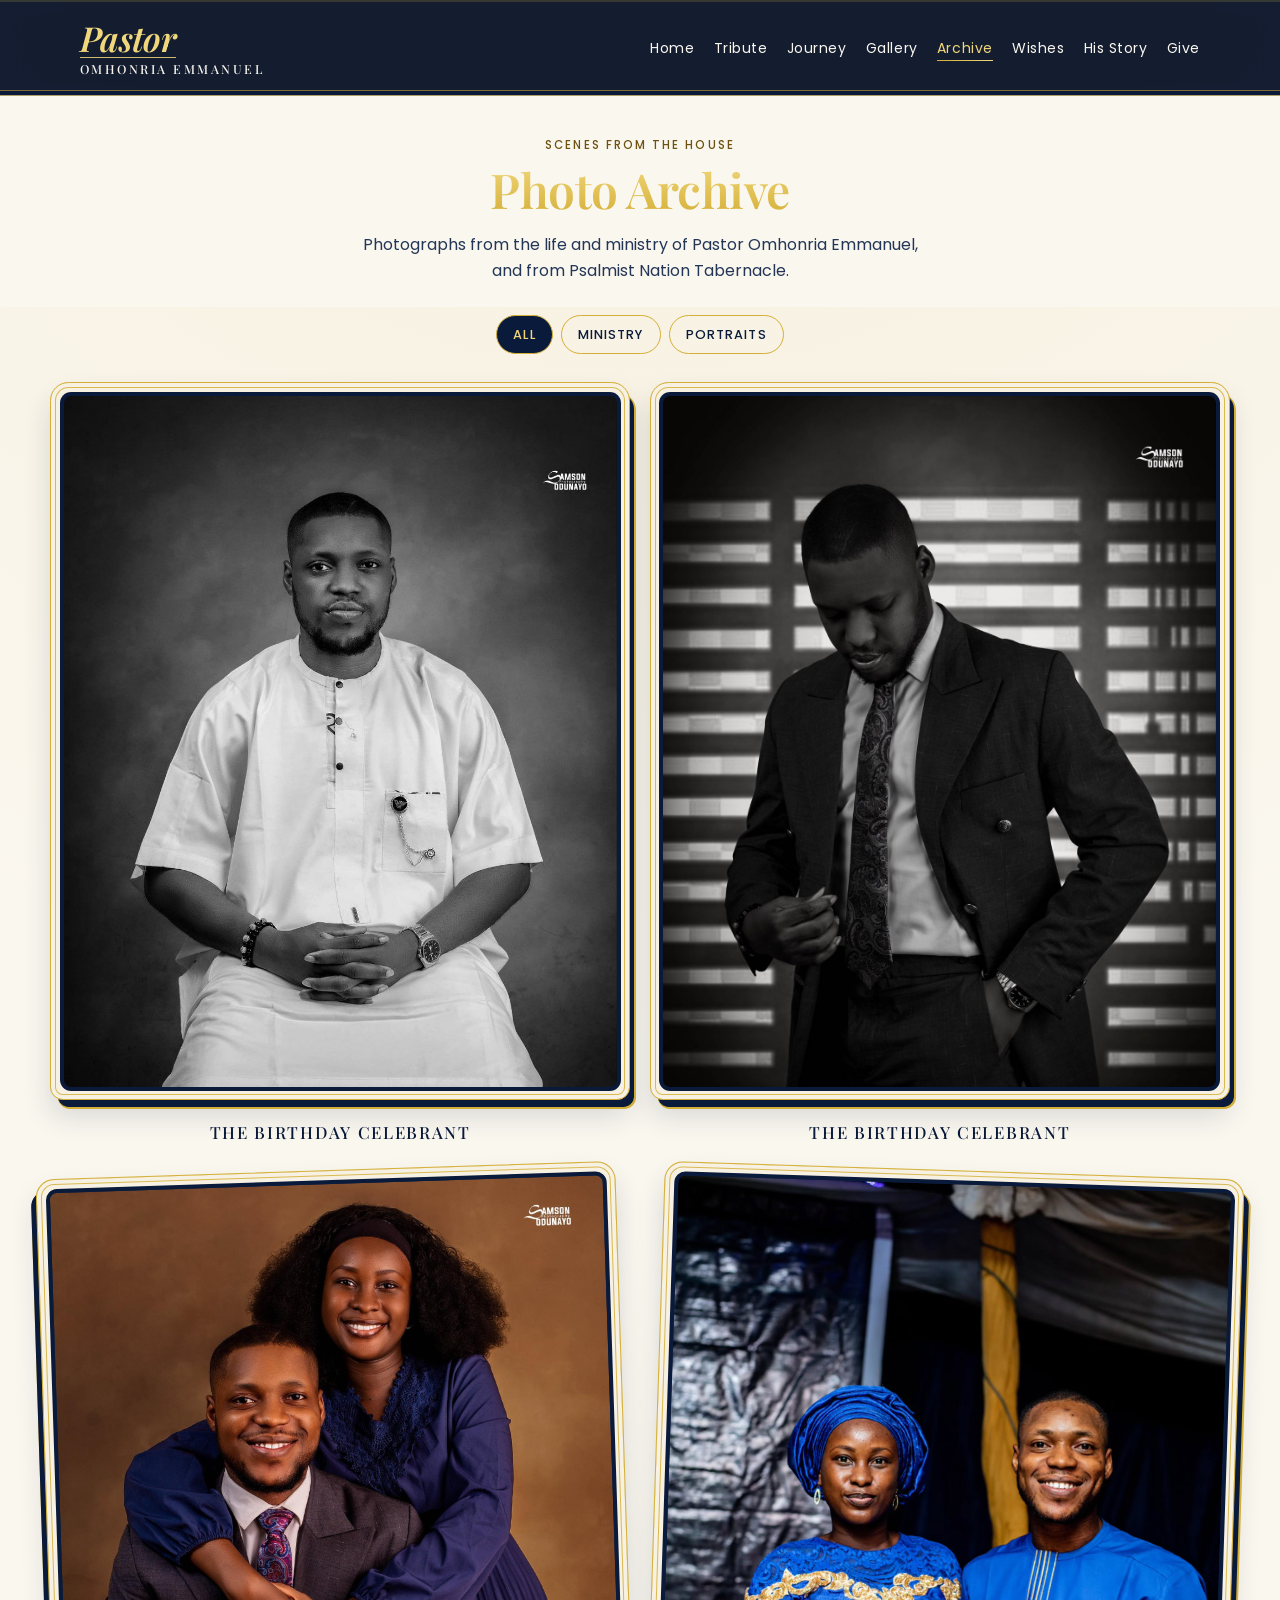
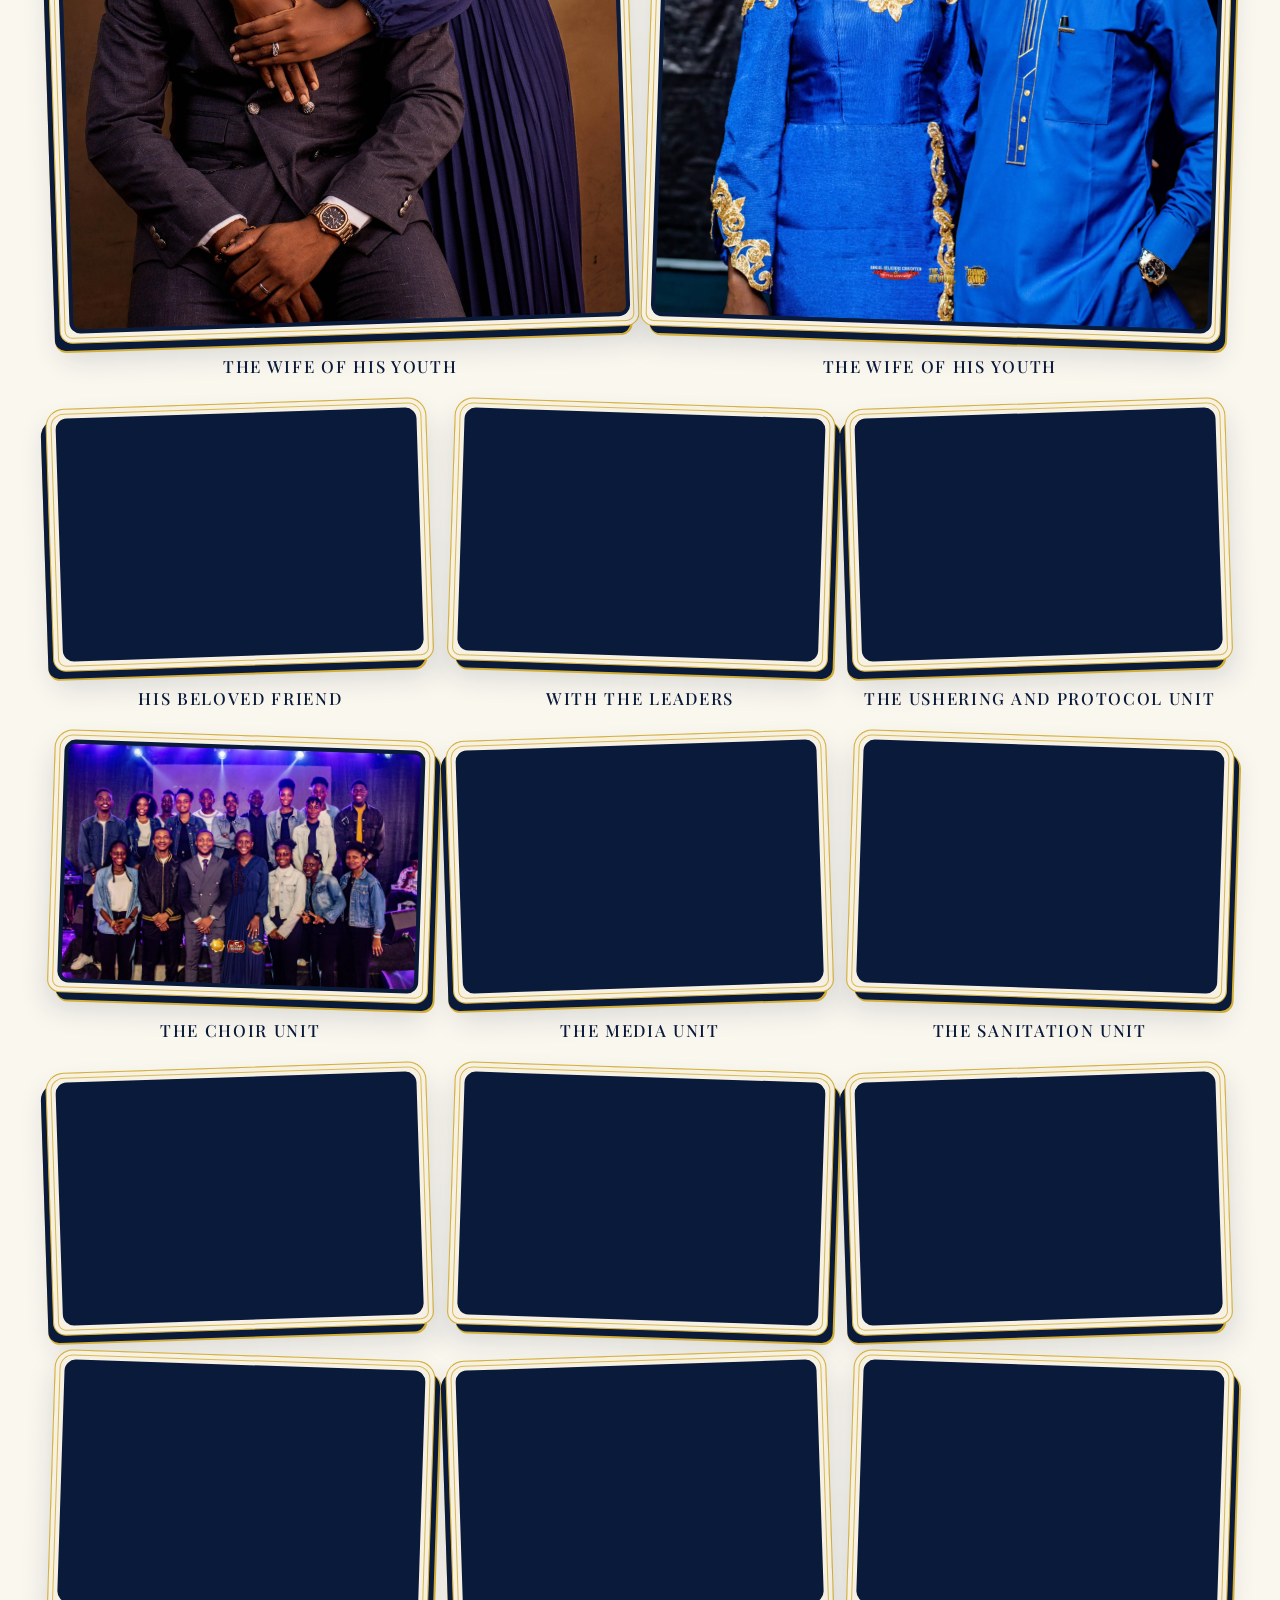
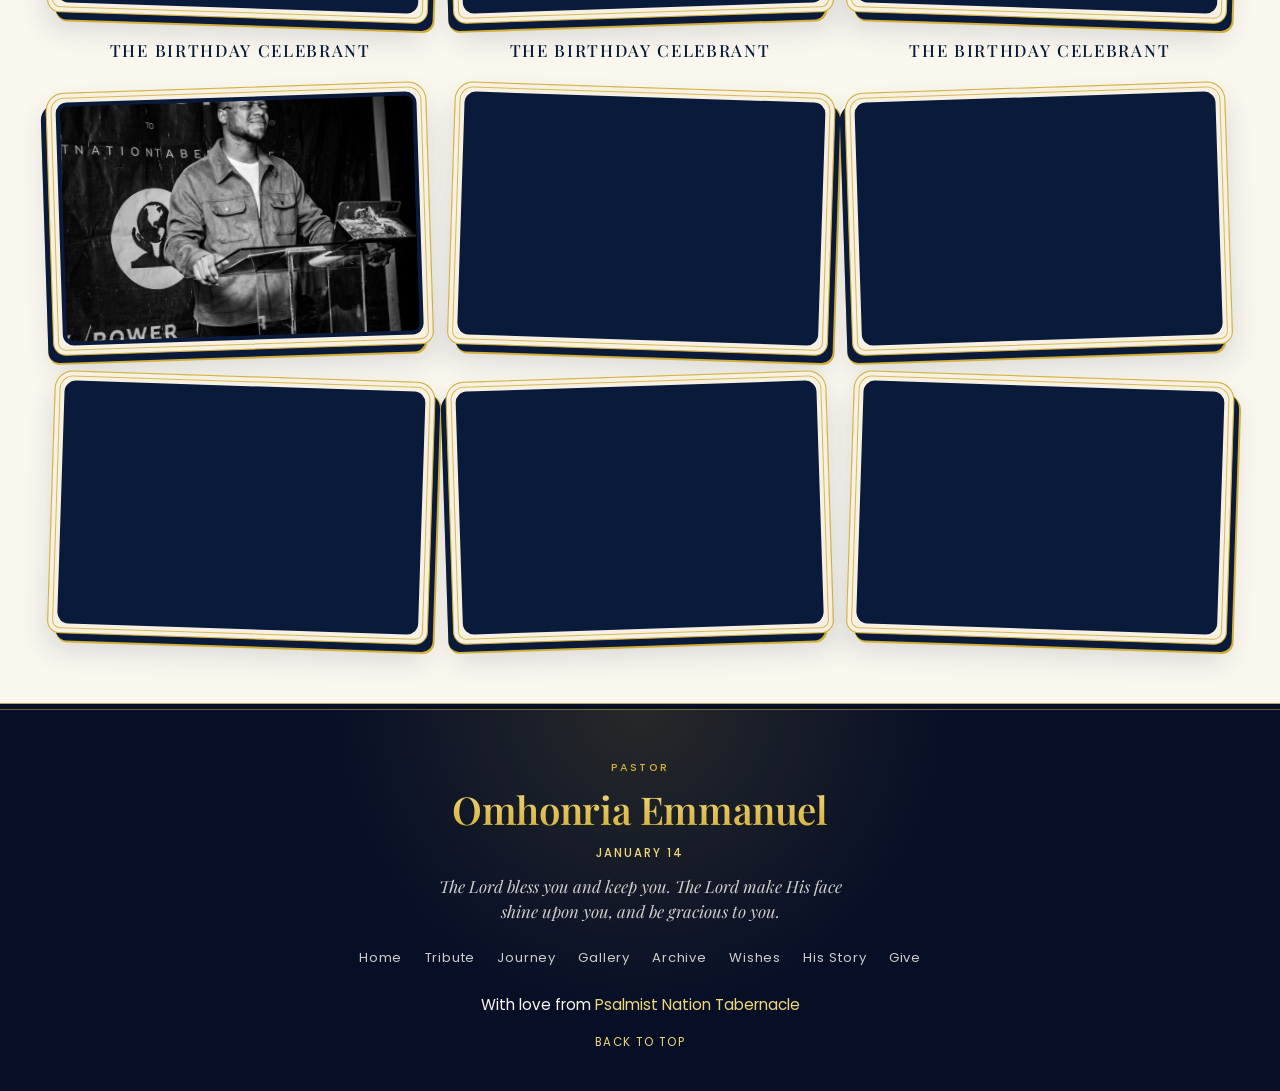
==== archive.html @ 18bf27ef "Archive: remove four stock photo frames" ====
<!DOCTYPE html>
<html lang="en">
  <head>
    <meta charset="UTF-8" />
    <meta name="viewport" content="width=device-width, initial-scale=1" />
    <meta name="theme-color" content="#0A1A3A" />
    <meta
      name="description"
      content="A photo archive honouring Pastor Omhonria Emmanuel and Psalmist Nation Tabernacle. January 14."
    />
    <title>Photo Archive | Pastor Omhonria Emmanuel</title>
    <meta property="og:type" content="website" />
    <meta property="og:locale" content="en_GB" />
    <meta property="og:site_name" content="Pastor Omhonria Emmanuel | A Birthday Celebration" />
    <meta property="og:title" content="Photo Archive | Pastor Omhonria Emmanuel" />
    <meta property="og:description" content="A photo archive honouring Pastor Omhonria Emmanuel and Psalmist Nation Tabernacle. January 14." />
    <meta property="og:url" content="https://omhonria-emmanuel-birthday.vercel.app/archive.html" />
    <meta property="og:image" content="https://omhonria-emmanuel-birthday.vercel.app/images/og-preview.jpg" />
    <meta property="og:image:secure_url" content="https://omhonria-emmanuel-birthday.vercel.app/images/og-preview.jpg" />
    <meta property="og:image:type" content="image/jpeg" />
    <meta property="og:image:width" content="1200" />
    <meta property="og:image:height" content="630" />
    <meta property="og:image:alt" content="The birthday celebration page for Pastor Omhonria Emmanuel, with his portrait and the greeting Happy Birthday." />
    <meta name="twitter:card" content="summary_large_image" />
    <meta name="twitter:title" content="Photo Archive | Pastor Omhonria Emmanuel" />
    <meta name="twitter:description" content="A photo archive honouring Pastor Omhonria Emmanuel and Psalmist Nation Tabernacle. January 14." />
    <meta name="twitter:image" content="https://omhonria-emmanuel-birthday.vercel.app/images/og-preview.jpg" />
    <meta name="twitter:image:alt" content="The birthday celebration page for Pastor Omhonria Emmanuel, with his portrait and the greeting Happy Birthday." />
    <link rel="preconnect" href="https://fonts.googleapis.com" />
    <link rel="preconnect" href="https://fonts.gstatic.com" crossorigin />
    <link
      href="https://fonts.googleapis.com/css2?family=Playfair+Display:ital,wght@0,400;0,600;0,700;1,400;1,600&family=Poppins:wght@300;400;500;600&display=swap"
      rel="stylesheet"
    />
    <link rel="stylesheet" href="css/style.css?v=20261124z" />
    <link rel="stylesheet" href="css/motion.css?v=20261124z" />
    <script>
      (function () {
        try {
          if (window.matchMedia("(prefers-reduced-motion: reduce)").matches) return;
          if (sessionStorage.getItem("oe-intro") === "1") {
            document.documentElement.classList.add("is-return");
            return;
          }
          document.documentElement.classList.add("is-intro");
        } catch (err) {}
      })();
    </script>
  </head>
  <body class="page-archive">
    <a class="skip-link" href="#main">Skip to content</a>
    <header class="site-header" id="top">
      <div class="nav-inner">
        <a class="nav-brand" href="index.html">
          <span class="nav-brand-role">Pastor</span>
          <span class="nav-brand-name">Omhonria Emmanuel</span>
        </a>
        <button class="nav-toggle" type="button" aria-expanded="false" aria-controls="site-nav" aria-label="Open menu">
          <span class="nav-toggle-bar" aria-hidden="true"></span>
          <span class="nav-toggle-bar" aria-hidden="true"></span>
          <span class="nav-toggle-bar" aria-hidden="true"></span>
        </button>
      </div>
    </header>
    <nav class="site-nav" id="site-nav" aria-label="Primary">
      <ul class="nav-list">
        <li><a class="nav-link" href="index.html">Home</a></li>
        <li><a class="nav-link" href="index.html#tribute">Tribute</a></li>
        <li><a class="nav-link" href="index.html#journey">Journey</a></li>
        <li><a class="nav-link" href="index.html#gallery">Gallery</a></li>
        <li><a class="nav-link is-active" href="archive.html" aria-current="page">Archive</a></li>
        <li><a class="nav-link" href="index.html#wishes">Wishes</a></li>
        <li><a class="nav-link" href="story.html">His Story</a></li>
        <li><a class="nav-link" href="give.html">Give</a></li>
      </ul>
    </nav>
    <main id="main" tabindex="-1">
      <section class="archive-hero" aria-labelledby="archive-heading">
        <div class="container">
          <p class="eyebrow reveal">Scenes from the house</p>
          <h1 id="archive-heading" class="section-heading reveal">Photo Archive</h1>
          <p class="archive-lead reveal">Photographs from the life and ministry of Pastor Omhonria Emmanuel, and from Psalmist Nation Tabernacle.</p>
        </div>
      </section>
      <section class="archive-panel" aria-label="Archive photographs">
        <div class="container archive-wrap">
          <!--
            To add a photograph:
            1. Save the file in the images/ folder (for example images/gallery7.jpg).
            2. Open js/archive.js and add an entry to the ARCHIVE_PHOTOS list at the top.
            3. Use category "ministry" or "portraits", or add a new lowercase category of your own (a chip will appear automatically).
            Do not add logos or SVG icons to the list.
          -->
          <div class="archive-filters reveal" id="archive-filters" role="toolbar" aria-label="Filter photographs"></div>
          <div class="archive-grid" id="archive-grid"></div>
          <p class="archive-empty" id="archive-empty">No photographs in this collection yet.</p>
        </div>
      </section>
    </main>
    <footer id="footer" class="footer" aria-labelledby="footer-heading">
      <div class="container footer-inner">
        <p class="footer-role">Pastor</p>
        <h2 id="footer-heading" class="footer-name">Omhonria Emmanuel</h2>
        <p class="footer-date">January 14</p>
        <p class="footer-blessing">The Lord bless you and keep you. The Lord make His face shine upon you, and be gracious to you.</p>
        <nav class="footer-nav" aria-label="Footer">
          <a href="index.html">Home</a>
          <a href="index.html#tribute">Tribute</a>
          <a href="index.html#journey">Journey</a>
          <a href="index.html#gallery">Gallery</a>
          <a href="archive.html">Archive</a>
          <a href="index.html#wishes">Wishes</a>
          <a href="story.html">His Story</a>
          <a href="give.html">Give</a>
        </nav>
        <p class="footer-credit">With love from <span>Psalmist Nation Tabernacle</span></p>
        <a class="footer-top" href="#top">Back to top</a>
      </div>
    </footer>
    <div
      class="lightbox"
      id="lightbox"
      hidden
      role="dialog"
      aria-modal="true"
      aria-labelledby="lightbox-caption"
    >
      <button class="lightbox-close" type="button" aria-label="Close photograph">&times;</button>
      <button class="lightbox-nav lightbox-prev" type="button" aria-label="Previous photograph"></button>
      <figure class="lightbox-figure">
        <img id="lightbox-image" alt="Photograph" />
        <figcaption id="lightbox-caption"></figcaption>
      </figure>
      <button class="lightbox-nav lightbox-next" type="button" aria-label="Next photograph"></button>
    </div>
    <script src="js/archive.js?v=20261124z"></script>
    <script src="js/main.js?v=20261124z"></script>
    <script src="js/motion.js?v=20261124z"></script>
  </body>
</html>
---- css/style.css ----
/* ============================================================
   Pastor Omhonria Emmanuel Birthday Celebration
   Navy + gold design tokens. The celebration shows a month and a day.
   ============================================================ */

:root {
  --navy: #0a1a3a;
  --navy-dark: #060f26;
  --navy-card: #14295c;
  --gold: #d4af37;
  --gold-light: #f0d77b;
  --cream: #faf7ef;

  --gold-soft: rgb(212 175 55 / 0.28);
  --gold-faint: rgb(212 175 55 / 0.14);
  --cream-muted: rgb(250 247 239 / 0.82);
  /* Quiet labels still clear gold-on-navy contrast on the darker card. */
  --cream-dim: rgb(250 247 239 / 0.78);

  --font-display: "Playfair Display", "Times New Roman", serif;
  --font-body: "Poppins", system-ui, sans-serif;

  --gold-gradient: linear-gradient(135deg, #f0d77b 0%, #d4af37 48%, #b8922a 100%);
  --gold-text: linear-gradient(180deg, #f0d77b 0%, #d4af37 100%);

  --radius: 16px;
  --header-height: 84px;
  --container: min(1120px, calc(100% - 2rem));
  --ease: cubic-bezier(0.32, 0.72, 0, 1);
  --duration: 280ms;

  --z-header: 40;
  --z-overlay: 30;
  --z-confetti: 70;
  --z-lightbox: 80;
  --z-skip: 60;
}

*,
*::before,
*::after {
  box-sizing: border-box;
}

html {
  scroll-behavior: smooth;
  scroll-padding-top: calc(var(--header-height) + 12px);
}

body {
  margin: 0;
  min-height: 100dvh;
  padding-top: var(--header-height);
  font-family: var(--font-body);
  font-size: 1rem;
  line-height: 1.6;
  color: var(--cream);
  background:
    radial-gradient(circle at 50% -8%, rgb(212 175 55 / 0.16), transparent 32%),
    var(--navy);
  -webkit-font-smoothing: antialiased;
}

body.is-menu-open {
  overflow: hidden;
}

img {
  max-width: 100%;
  display: block;
}

a {
  color: inherit;
  text-decoration: none;
}

h1,
h2,
h3 {
  font-family: var(--font-display);
  font-weight: 600;
  line-height: 1.15;
  letter-spacing: -0.01em;
  margin: 0;
}

p {
  margin: 0;
}

button {
  font-family: inherit;
}

:focus-visible {
  outline: 2px solid var(--gold-light);
  outline-offset: 3px;
}

.skip-link {
  position: absolute;
  left: 1rem;
  top: -4rem;
  z-index: var(--z-skip);
  padding: 0.6rem 1rem;
  background: var(--gold);
  color: var(--navy-dark);
  font-size: 0.875rem;
  font-weight: 500;
  border-radius: 999px;
}

.skip-link:focus {
  top: 0.75rem;
}

#main:focus {
  outline: none;
}

.container {
  width: var(--container);
  margin-inline: auto;
}

/* ---------- Gold utilities ready for later sections ---------- */

.gold-text {
  background: var(--gold-text);
  -webkit-background-clip: text;
  background-clip: text;
  color: transparent;
}

.btn-gold {
  display: inline-flex;
  align-items: center;
  justify-content: center;
  gap: 0.5rem;
  min-height: 48px;
  padding: 0.75rem 1.5rem;
  border: 0;
  border-radius: 999px;
  background: var(--gold-gradient);
  color: var(--navy-dark);
  font-family: var(--font-body);
  font-size: 0.9375rem;
  font-weight: 500;
  cursor: pointer;
  transition: transform var(--duration) var(--ease), box-shadow var(--duration) var(--ease);
}

.btn-gold:hover {
  box-shadow: 0 0 24px rgb(212 175 55 / 0.45);
}

.btn-gold:active {
  transform: scale(0.98);
}

.card {
  background: var(--navy-card);
  border: 1px solid var(--gold-soft);
  border-radius: var(--radius);
  transition: box-shadow var(--duration) var(--ease), border-color var(--duration) var(--ease);
}

.card:hover {
  border-color: var(--gold);
  box-shadow: 0 0 28px rgb(212 175 55 / 0.22);
}

/* ---------- Sticky navigation ---------- */

.site-header {
  position: fixed;
  top: 0;
  left: 0;
  right: 0;
  z-index: var(--z-header);
  height: var(--header-height);
  background: rgb(6 15 38 / 0.94);
  border-bottom: 0;
  box-shadow:
    inset 0 -1px 0 rgb(240 215 123 / 0.7),
    inset 0 -5px 0 #0a1a3a,
    inset 0 -6px 0 rgb(212 175 55 / 0.55);
  backdrop-filter: blur(16px) saturate(140%);
  -webkit-backdrop-filter: blur(16px) saturate(140%);
}

.nav-inner {
  width: var(--container);
  height: 100%;
  margin-inline: auto;
  display: flex;
  align-items: center;
  justify-content: space-between;
  gap: 1rem;
}

.nav-brand {
  display: flex;
  flex-direction: column;
  align-items: flex-start;
  min-width: 0;
  line-height: 1;
}

.nav-brand-role {
  font-family: var(--font-display);
  font-style: italic;
  font-weight: 600;
  font-size: 1.7rem;
  letter-spacing: -0.02em;
  line-height: 1;
  text-transform: none;
  color: var(--gold-light);
  padding-bottom: 0.18rem;
  box-shadow: inset 0 -1px 0 rgb(240 215 123 / 0.85);
}

.nav-brand-name {
  margin-top: 0.28rem;
  font-family: var(--font-display);
  font-size: 0.68rem;
  font-weight: 500;
  letter-spacing: 0.16em;
  text-transform: uppercase;
  color: var(--cream);
  white-space: nowrap;
  overflow: hidden;
  text-overflow: ellipsis;
  max-width: 100%;
}

.nav-toggle {
  position: relative;
  z-index: calc(var(--z-header) + 1);
  flex-shrink: 0;
  width: 44px;
  height: 44px;
  padding: 0;
  border: 1px solid var(--gold);
  border-radius: 12px;
  background: rgb(20 41 92 / 0.96);
  cursor: pointer;
  display: flex;
  flex-direction: column;
  align-items: center;
  justify-content: center;
  gap: 5px;
}

.nav-toggle-bar {
  display: block;
  width: 18px;
  height: 2px;
  background: var(--gold-light);
  border-radius: 999px;
  transition: transform var(--duration) var(--ease), opacity var(--duration) var(--ease);
  transform-origin: center;
}

.nav-toggle[aria-expanded="true"] .nav-toggle-bar:nth-child(1) {
  transform: translateY(6.5px) rotate(45deg);
}

.nav-toggle[aria-expanded="true"] .nav-toggle-bar:nth-child(2) {
  opacity: 0;
}

.nav-toggle[aria-expanded="true"] .nav-toggle-bar:nth-child(3) {
  transform: translateY(-6.5px) rotate(-45deg);
}

.site-nav {
  position: fixed;
  inset: 0;
  z-index: var(--z-overlay);
  display: flex;
  align-items: center;
  justify-content: center;
  background: rgb(6 15 38 / 0.96);
  backdrop-filter: blur(20px);
  -webkit-backdrop-filter: blur(20px);
  opacity: 0;
  visibility: hidden;
  pointer-events: none;
  /* Visibility waits out the fade when closing, and flips on at once when opening so links can take focus. */
  transition: opacity var(--duration) var(--ease), visibility 0s linear var(--duration);
}

.site-nav.is-open {
  opacity: 1;
  visibility: visible;
  pointer-events: auto;
  transition: opacity var(--duration) var(--ease), visibility 0s;
}

.nav-list {
  list-style: none;
  margin: 0;
  padding: 0;
  display: flex;
  flex-direction: column;
  align-items: center;
  gap: 1.75rem;
}

.nav-link {
  font-family: var(--font-display);
  font-size: 1.75rem;
  font-weight: 600;
  color: var(--cream);
  transition: color var(--duration) var(--ease);
}

.nav-link:hover,
.nav-link.is-active {
  color: var(--gold-light);
}

.nav-list li {
  opacity: 0;
  transform: translateY(16px);
}

.site-nav.is-open .nav-list li {
  animation: nav-in 520ms var(--ease) forwards;
}

.site-nav.is-open .nav-list li:nth-child(1) { animation-delay: 60ms; }
.site-nav.is-open .nav-list li:nth-child(2) { animation-delay: 110ms; }
.site-nav.is-open .nav-list li:nth-child(3) { animation-delay: 160ms; }
.site-nav.is-open .nav-list li:nth-child(4) { animation-delay: 210ms; }
.site-nav.is-open .nav-list li:nth-child(5) { animation-delay: 260ms; }

@keyframes nav-in {
  to {
    opacity: 1;
    transform: translateY(0);
  }
}

/* ---------- Sections ---------- */

.section {
  min-height: 70dvh;
  padding: 4.5rem 0;
  display: flex;
  align-items: center;
}

.section--navy {
  background: var(--navy);
}

.section--alt {
  background: var(--navy-dark);
}

.section--cream {
  position: relative;
  color: var(--navy);
  background:
    radial-gradient(circle at 0 0, rgb(212 175 55 / 0.2), transparent 34%),
    radial-gradient(circle at 100% 100%, rgb(212 175 55 / 0.14), transparent 30%),
    #f7f1e4;
}

.section--cream::before {
  content: "";
  position: absolute;
  top: 0;
  left: 0;
  right: 0;
  height: 10px;
  background: repeating-linear-gradient(
    90deg,
    #d4af37 0 12px,
    #f7f1e4 12px 18px,
    #f0d77b 18px 30px,
    #f7f1e4 30px 36px
  );
}

.eyebrow {
  margin-bottom: 0.45rem;
  font-size: 0.72rem;
  font-weight: 500;
  letter-spacing: 0.18em;
  text-transform: uppercase;
  color: var(--gold-light);
}

.section--cream .eyebrow {
  color: #6e5110;
}

.section--dark {
  background: var(--navy-dark);
}

.footer {
  background:
    radial-gradient(circle at 50% 0, rgb(212 175 55 / 0.16), transparent 42%),
    var(--navy-dark);
  padding: 3.5rem 0 2.5rem;
  border-top: 0;
  box-shadow:
    inset 0 1px 0 rgb(240 215 123 / 0.75),
    inset 0 6px 0 #060f26,
    inset 0 7px 0 rgb(212 175 55 / 0.5);
}

.footer-inner {
  display: flex;
  flex-direction: column;
  align-items: center;
  text-align: center;
  gap: 0.7rem;
}

.footer-role {
  font-size: 0.68rem;
  font-weight: 500;
  letter-spacing: 0.2em;
  text-transform: uppercase;
  color: var(--gold);
}

.footer-name {
  font-size: clamp(1.7rem, 4vw, 2.4rem);
  background: var(--gold-text);
  -webkit-background-clip: text;
  background-clip: text;
  color: transparent;
  padding-bottom: 0.1rem;
}

.footer-date {
  font-size: 0.72rem;
  font-weight: 500;
  letter-spacing: 0.18em;
  text-transform: uppercase;
  color: var(--gold-light);
}

.footer-blessing {
  max-width: 46ch;
  color: var(--cream-muted);
  font-family: var(--font-display);
  font-style: italic;
  font-size: 1.05rem;
  line-height: 1.5;
  padding-bottom: 0.15rem;
}

.footer-nav {
  display: flex;
  flex-wrap: wrap;
  justify-content: center;
  gap: 0.85rem 1.4rem;
  margin-top: 0.6rem;
}

.footer-nav a {
  font-size: 0.82rem;
  letter-spacing: 0.06em;
  color: var(--cream-muted);
  transition: color var(--duration) var(--ease);
}

.footer-nav a:hover,
.footer-nav a:focus-visible {
  color: var(--gold-light);
}

.footer-credit {
  margin-top: 0.85rem;
  font-size: 0.95rem;
  color: var(--cream);
}

.footer-credit span {
  color: var(--gold-light);
}

.share {
  display: flex;
  flex-direction: column;
  align-items: center;
  gap: 0.6rem;
  margin-top: 0.35rem;
}

.share-heading {
  font-size: 0.72rem;
  font-weight: 500;
  letter-spacing: 0.16em;
  text-transform: uppercase;
  color: var(--gold-light);
}

.share-row {
  display: flex;
  flex-wrap: wrap;
  justify-content: center;
  gap: 0.55rem;
}

.share-btn {
  display: inline-flex;
  align-items: center;
  justify-content: center;
  min-height: 44px;
  padding: 0.4rem 1.05rem;
  border: 1px solid var(--gold);
  border-radius: 999px;
  background: transparent;
  color: var(--gold-light);
  font-family: var(--font-body);
  font-size: 0.84rem;
  letter-spacing: 0.03em;
  cursor: pointer;
}

.share-btn:hover,
.share-btn:focus-visible {
  background: var(--gold-light);
  color: var(--navy-dark);
}

.share-status {
  min-height: 1.25em;
  font-size: 0.82rem;
  color: var(--gold-light);
}

.footer-top {
  margin-top: 0.25rem;
  font-size: 0.72rem;
  letter-spacing: 0.12em;
  text-transform: uppercase;
  color: var(--gold-light);
}

.footer-top:hover {
  color: var(--gold-light);
}

.placeholder {
  width: 100%;
  min-height: 14rem;
  padding: 2.25rem 1.5rem;
  background: var(--navy-card);
  border: 1px solid var(--gold-soft);
  border-radius: var(--radius);
  text-align: center;
  transition: box-shadow var(--duration) var(--ease), border-color var(--duration) var(--ease);
}

.placeholder:hover {
  border-color: var(--gold);
  box-shadow: 0 0 28px rgb(212 175 55 / 0.2);
}

.placeholder-title {
  font-size: clamp(1.75rem, 4vw, 2.5rem);
  background: var(--gold-text);
  -webkit-background-clip: text;
  background-clip: text;
  color: transparent;
}

.placeholder-copy {
  margin-top: 0.75rem;
  color: var(--cream-muted);
  font-weight: 300;
  max-width: 36ch;
  margin-inline: auto;
}

/* ---------- Hero ---------- */

.hero {
  position: relative;
  isolation: isolate;
  display: flex;
  align-items: flex-end;
  min-height: calc(100dvh - var(--header-height));
  padding: 0 0 1.75rem;
  overflow: hidden;
  background-color: #071428;
  background-image:
    radial-gradient(circle at 12% 22%, #f0d77b 0 1.4px, transparent 1.8px),
    radial-gradient(circle at 78% 16%, #d4af37 0 1.2px, transparent 1.7px),
    radial-gradient(circle at 88% 68%, #f0d77b 0 1.5px, transparent 2px),
    radial-gradient(circle at 22% 78%, #d4af37 0 1px, transparent 1.6px),
    radial-gradient(circle at 48% 8%, rgb(240 215 123 / 0.9) 0 1px, transparent 1.5px),
    radial-gradient(ellipse at 50% 0%, rgb(212 175 55 / 0.2), transparent 52%),
    linear-gradient(180deg, #16315f 0%, #0a1a3a 46%, #060f26 100%);
}

.hero-bg {
  position: absolute;
  inset: 0;
  z-index: 0;
}

.hero-bg img {
  width: 100%;
  height: 100%;
  object-fit: cover;
  object-position: center top;
}

.hero-scrim {
  position: absolute;
  inset: 0;
  z-index: 1;
  background: linear-gradient(
    180deg,
    rgb(6 15 38 / 0.08) 0%,
    rgb(6 15 38 / 0.05) 36%,
    rgb(6 15 38 / 0.55) 58%,
    rgb(6 15 38 / 0.88) 100%
  );
}

.hero-sparkle {
  position: absolute;
  inset: 0;
  z-index: 2;
  width: 100%;
  height: 100%;
  pointer-events: none;
}

.hero-grid {
  position: relative;
  z-index: 3;
  display: grid;
  justify-items: center;
  gap: 1.25rem;
  text-align: center;
}

.hero-kicker {
  display: inline-flex;
  align-items: center;
  gap: 0.7rem;
  margin-bottom: 0.85rem;
  padding: 0;
  border: 0;
  color: var(--gold-light);
  font-size: 0.62rem;
  font-weight: 500;
  letter-spacing: 0.28em;
  text-transform: uppercase;
}

.hero-kicker::before,
.hero-kicker::after {
  content: "✦";
  color: var(--gold);
  letter-spacing: 0;
}

.hero-copy {
  display: flex;
  flex-direction: column;
  align-items: center;
  width: min(100%, 36rem);
  max-width: 100%;
}

.hero-title {
  font-weight: 500;
  line-height: 1.05;
  color: var(--gold-light);
}

.hero-greeting {
  display: block;
  font-style: italic;
  font-weight: 500;
  font-size: clamp(2.05rem, 6.4vw, 2.85rem);
  letter-spacing: -0.01em;
}

.hero-name {
  display: block;
  margin-top: 0.2rem;
  font-style: italic;
  font-weight: 600;
  font-size: clamp(2.35rem, 8.2vw, 4rem);
  line-height: 1.02;
  letter-spacing: -0.02em;
  background: var(--gold-text);
  -webkit-background-clip: text;
  background-clip: text;
  color: transparent;
}

.hero-name-rest {
  white-space: normal;
}

@media (min-width: 480px) {
  .hero-name-rest {
    white-space: nowrap;
  }
}

.hero-blessing {
  margin-top: 0.85rem;
  color: var(--cream);
  font-family: var(--font-display);
  font-style: italic;
  font-weight: 400;
  font-size: 1.5rem;
  line-height: 1.45;
  max-width: 36ch;
}

.hero-verse {
  margin: 0.85rem 0 0;
  padding: 0;
  border: 0;
  max-width: 38ch;
}

.hero-verse p {
  margin: 0;
  color: var(--cream);
  font-family: var(--font-display);
  font-style: italic;
  font-weight: 400;
  font-size: 1.05rem;
  line-height: 1.5;
}

.hero-verse cite {
  display: block;
  margin-top: 0.45rem;
  color: var(--gold-light);
  font-family: var(--font-body);
  font-style: normal;
  font-size: 0.72rem;
  font-weight: 500;
  letter-spacing: 0.16em;
  text-transform: uppercase;
}

.hero-date {
  display: inline-flex;
  align-items: center;
  gap: 0.7rem;
  margin-top: 1rem;
  padding: 0;
  border-radius: 0;
  background: none;
  box-shadow: none;
  color: var(--gold-light);
  font-size: 0.68rem;
  font-weight: 500;
  letter-spacing: 0.28em;
  text-transform: uppercase;
}

.hero-date::before,
.hero-date::after {
  content: "";
  width: 1.6rem;
  height: 1px;
  background: rgb(240 215 123 / 0.75);
}

.countdown {
  display: grid;
  width: 100%;
  grid-template-columns: repeat(4, minmax(0, 1fr));
  gap: 0.4rem;
  margin-top: 1.1rem;
}

.countdown-unit {
  display: flex;
  flex-direction: column;
  align-items: center;
  justify-content: center;
  min-height: 4.6rem;
  padding: 0.55rem 0.3rem 0.45rem;
  background:
    radial-gradient(circle at 50% 38%, rgb(240 215 123 / 0.22), transparent 62%),
    #10244d;
  border: 1px solid var(--gold);
  border-radius: 1.15rem;
  box-shadow:
    inset 0 0 0 3px #0a1a3a,
    inset 0 0 0 4px rgb(212 175 55 / 0.7);
}

.countdown-value {
  display: block;
  font-family: var(--font-display);
  font-size: 1.35rem;
  font-weight: 600;
  color: var(--gold-light);
  font-variant-numeric: tabular-nums;
  line-height: 1.1;
}

.countdown-label {
  display: block;
  margin-top: 0.2rem;
  font-size: 0.58rem;
  letter-spacing: 0.12em;
  text-transform: uppercase;
  color: var(--cream-dim);
}

.countdown-today {
  margin-top: 1.1rem;
  font-family: var(--font-display);
  font-size: clamp(1.4rem, 4vw, 2rem);
  font-style: italic;
  line-height: 1.2;
  padding-bottom: 0.2rem;
  background: var(--gold-text);
  -webkit-background-clip: text;
  background-clip: text;
  color: transparent;
}

.countdown-today[hidden],
.countdown[hidden] {
  display: none;
}

.hero-cta {
  margin-top: 1.25rem;
}

.btn-gold-icon {
  width: 1.55rem;
  height: 1.55rem;
  position: relative;
  border-radius: 50%;
  border: 1px solid rgb(10 26 58 / 0.35);
  background: rgb(240 215 123 / 0.28);
}

.btn-gold-icon::before,
.btn-gold-icon::after {
  content: "";
  position: absolute;
  top: 50%;
}

.btn-gold-icon::before {
  left: 0.32rem;
  width: 0.62rem;
  height: 1.5px;
  background: var(--navy-dark);
  translate: 0 -50%;
}

.btn-gold-icon::after {
  right: 0.28rem;
  width: 0.36rem;
  height: 0.36rem;
  border-top: 1.5px solid var(--navy-dark);
  border-right: 1.5px solid var(--navy-dark);
  translate: 0 -50%;
  rotate: 45deg;
}

.btn-gold:hover .btn-gold-icon {
  translate: 3px 0;
  background: rgb(250 247 239 / 0.45);
}

/* ---------- Tribute ---------- */

.tribute {
  align-items: stretch;
}

.tribute-intro {
  display: grid;
  gap: 1.85rem;
  align-items: start;
  overflow: visible;
}

.tribute-copy {
  max-width: 42rem;
}

.tribute-title {
  font-size: clamp(1.85rem, 4vw, 3rem);
  color: var(--navy);
  padding-bottom: 0.12rem;
}

.tribute-title::after,
.section--cream .section-heading::after {
  content: "";
  display: block;
  width: 4.6rem;
  height: 2px;
  margin-top: 0.7rem;
  background: linear-gradient(90deg, #d4af37, #f0d77b, transparent);
}

.tribute-prose {
  margin-top: 1.25rem;
  display: grid;
  gap: 1rem;
  color: #243656;
  font-weight: 400;
  font-size: 1.02rem;
}

.tribute-frame-stack {
  --frame-tilt: 2deg;
  --frame-tilt-hover: 0.4deg;
  --back-tilt: -3.25deg;
  position: relative;
  z-index: 1;
  width: min(100%, 19.25rem);
  margin: 0.35rem auto 0.85rem;
  padding: 0.85rem 1rem 1.15rem 0.95rem;
  overflow: visible;
}

.tribute-frame-stack::before {
  content: "";
  position: absolute;
  z-index: 0;
  top: 0.95rem;
  right: 0.15rem;
  bottom: 0.35rem;
  left: 1.45rem;
  border: 1px solid #d4af37;
  border-radius: 1.4rem;
  background: linear-gradient(160deg, #14295c, #0a1a3a 58%);
  box-shadow: 0 14px 28px rgb(10 26 58 / 0.28);
  transform: rotate(var(--back-tilt));
  pointer-events: none;
}

.tribute-frame {
  position: relative;
  z-index: 1;
  margin: 0;
  width: 100%;
  padding: 0.8rem;
  border: 1px solid #d4af37;
  border-radius: 1.4rem;
  background: #f7f1e4;
  box-shadow:
    inset 0 0 0 5px #f7f1e4,
    inset 0 0 0 6px rgb(212 175 55 / 0.75),
    0 18px 34px rgb(10 26 58 / 0.16);
  transform: rotate(var(--frame-tilt));
  transform-origin: 50% 55%;
  transition: transform var(--duration) var(--ease), box-shadow var(--duration) var(--ease);
}

.tribute-frame:hover,
.tribute-frame:focus-within {
  transform: rotate(var(--frame-tilt-hover));
  box-shadow:
    inset 0 0 0 5px #f7f1e4,
    inset 0 0 0 6px rgb(212 175 55 / 0.75),
    0 22px 40px rgb(10 26 58 / 0.16);
}

.tribute-frame-mat {
  position: relative;
  width: 100%;
  aspect-ratio: 4 / 5;
  min-height: 16rem;
  overflow: hidden;
  border-radius: 0.7rem;
  background: #faf7ef;
}

.tribute-frame-mat::after {
  content: "";
  position: absolute;
  inset: 0;
  z-index: 3;
  border: 5px solid #0a1a3a;
  border-radius: inherit;
  pointer-events: none;
}

.tribute-frame-media {
  position: absolute;
  inset: -14%;
  display: grid;
  transform: rotate(calc(var(--frame-tilt) * -1));
  transform-origin: center center;
  transition: transform var(--duration) var(--ease);
}

.tribute-frame:hover .tribute-frame-media,
.tribute-frame:focus-within .tribute-frame-media {
  transform: rotate(calc(var(--frame-tilt-hover) * -1));
}

.tribute-frame-photo {
  position: relative;
  z-index: 1;
  display: block;
  width: 100%;
  height: 100%;
  object-fit: cover;
  object-position: center 16%;
}

.tribute-frame.is-empty .tribute-frame-photo {
  display: none;
}

.tribute-frame-placeholder {
  display: none;
  position: absolute;
  inset: 0;
  place-items: center;
  align-content: center;
  justify-items: center;
  gap: 0.7rem;
  color: #6e5110;
}

.tribute-frame.is-empty .tribute-frame-placeholder {
  display: grid;
  z-index: 2;
}

.tribute-frame-placeholder svg {
  display: block;
  width: 40px;
  height: 40px;
  max-width: 40px;
  max-height: 40px;
  stroke: #d4af37;
}

.tribute-frame-placeholder span {
  font-size: 0.72rem;
  font-weight: 500;
  letter-spacing: 0.16em;
  text-transform: uppercase;
}

.stat-grid {
  margin-top: 2.5rem;
  display: grid;
  gap: 1rem;
}

.stat-card {
  padding: 1.6rem 1.25rem 1.4rem;
  background:
    radial-gradient(circle at 50% 0, rgb(240 215 123 / 0.45), transparent 58%),
    #fffdf8;
  border: 1px solid #d4af37;
  border-radius: 1.4rem;
  text-align: center;
  box-shadow:
    inset 0 0 0 4px #fffdf8,
    inset 0 0 0 5px rgb(212 175 55 / 0.75),
    0 12px 28px rgb(10 26 58 / 0.06);
}

.stat-value {
  font-family: var(--font-display);
  font-size: clamp(2rem, 5vw, 2.75rem);
  font-weight: 600;
  line-height: 1.1;
  color: var(--navy);
  font-variant-numeric: tabular-nums;
}

.stat-value--word {
  font-size: clamp(1.55rem, 3.2vw, 2.15rem);
  font-style: italic;
}

.stat-label {
  margin-top: 0.4rem;
  font-size: 0.78rem;
  letter-spacing: 0.08em;
  text-transform: uppercase;
  color: #3d4d6e;
}

.section-heading {
  font-size: clamp(1.85rem, 4vw, 3rem);
  margin-bottom: 2.25rem;
  background: var(--gold-text);
  -webkit-background-clip: text;
  background-clip: text;
  color: transparent;
  padding-bottom: 0.12rem;
}

.section--cream .section-heading {
  background: none;
  color: var(--navy);
  -webkit-text-fill-color: var(--navy);
}

.journey .section-heading::after {
  content: "";
  display: block;
  width: 4.6rem;
  height: 2px;
  margin-top: 0.7rem;
  background: linear-gradient(90deg, #f0d77b, #d4af37, transparent);
}

/* ---------- Journey ---------- */

.journey {
  align-items: stretch;
}

.timeline {
  list-style: none;
  margin: 0;
  padding: 0;
  position: relative;
}

.timeline::before {
  content: "";
  position: absolute;
  top: 0.35rem;
  bottom: 0.35rem;
  left: 0.7rem;
  width: 1px;
  background: linear-gradient(180deg, var(--gold-light), var(--gold), var(--gold-light));
}

.timeline-item {
  position: relative;
  padding: 0 0 1.75rem 2.55rem;
}

.timeline-item:last-child {
  padding-bottom: 0;
}

.timeline-dot {
  position: absolute;
  top: 1.15rem;
  left: 0.42rem;
  width: 0.7rem;
  height: 0.7rem;
  border-radius: 50%;
  background: var(--gold);
  box-shadow: 0 0 0 4px rgb(212 175 55 / 0.16), 0 0 16px rgb(212 175 55 / 0.35);
}

.timeline-card {
  padding: 1.25rem 1.2rem 1.2rem;
  background:
    linear-gradient(180deg, rgb(240 215 123 / 0.08), transparent 2.2rem),
    var(--navy-card);
  border: 1px solid var(--gold-soft);
  border-radius: var(--radius);
  box-shadow: inset 0 3px 0 var(--gold);
  transition: box-shadow var(--duration) var(--ease), border-color var(--duration) var(--ease);
}

.timeline-card:hover {
  border-color: var(--gold);
  box-shadow: 0 0 28px rgb(212 175 55 / 0.22);
}

.timeline-title {
  font-size: 1.2rem;
  color: var(--gold-light);
}

.timeline-copy {
  margin-top: 0.45rem;
  color: var(--cream-muted);
  font-weight: 300;
}

/* ---------- Gallery ---------- */

.gallery.section {
  align-items: stretch;
  min-height: 0;
}

.gallery .container {
  /* Wider than the previous 20rem cap so one-column frames can use more of the phone width. */
  width: min(24.5rem, calc(100% - 1rem));
}

.gallery-grid {
  display: grid;
  grid-template-columns: minmax(0, 1fr);
  justify-content: center;
  gap: 1.85rem 1.2rem;
  margin-inline: auto;
  /* Inline padding leaves room for tilt + navy backing so nothing causes horizontal scroll. */
  padding: 0.55rem 0.45rem 1.5rem;
}

@media (min-width: 560px) {
  .gallery .container {
    width: min(43.8rem, calc(100% - 1.5rem));
  }

  .gallery-grid {
    grid-template-columns: repeat(2, minmax(0, 1fr));
    gap: 2rem 1.4rem;
  }
}

@media (min-width: 768px) {
  .gallery .container {
    width: min(43.8rem, calc(100% - 3rem));
  }
}

@media (min-width: 900px) {
  .gallery .container {
    width: min(64rem, calc(100% - 3rem));
  }

  .gallery-grid {
    grid-template-columns: repeat(3, minmax(0, 1fr));
    gap: 2.2rem 1.5rem;
  }
}

.gallery-card {
  display: flex;
  flex-direction: column;
  align-items: center;
  margin: 0;
  min-width: 0;
  overflow: visible;
}

.gallery-item {
  --gallery-tilt: 0deg;
  --gallery-shift: 7px;
  position: relative;
  display: block;
  width: 100%;
  margin: 0;
  padding: 0.55rem;
  overflow: visible;
  border: 1px solid #d4af37;
  border-radius: 1.15rem 1.15rem 0.8rem 0.8rem;
  background: #f7f1e4;
  box-shadow:
    inset 0 0 0 4px #f7f1e4,
    inset 0 0 0 5px rgb(212 175 55 / 0.85),
    var(--gallery-shift) 9px 0 -2px #0a1a3a,
    calc(var(--gallery-shift) + 1px) 10px 0 -1px #d4af37,
    0 16px 28px rgb(10 26 58 / 0.14);
  cursor: pointer;
  transform: rotate(var(--gallery-tilt));
  transform-origin: 50% 60%;
  transition:
    transform 360ms var(--ease),
    box-shadow 360ms var(--ease);
}

.gallery-card:nth-child(odd) .gallery-item {
  --gallery-tilt: -1.3deg;
  --gallery-shift: -7px;
}

.gallery-card:nth-child(even) .gallery-item {
  --gallery-tilt: 1.3deg;
  --gallery-shift: 7px;
}

.gallery-card:nth-child(3n+2) .gallery-item {
  border-radius: 1.45rem 1.45rem 0.75rem 0.75rem;
}

.gallery-mat {
  position: relative;
  display: block;
  overflow: hidden;
  padding: 4px;
  border-radius: 0.7rem;
  background: #0a1a3a;
}

.gallery-card:nth-child(3n+2) .gallery-mat {
  border-radius: 0.95rem 0.95rem 0.5rem 0.5rem;
}

.gallery-item img {
  display: block;
  width: 100%;
  height: auto;
  aspect-ratio: 4 / 3;
  object-fit: cover;
  border-radius: 0.45rem;
  transition: transform 700ms var(--ease);
}

.gallery-item img.gallery-teacher-photo {
  /* Landscape source is wider than the 4:3 frame; bias slightly right so
     his face and the full whiteboard stay in the crop. */
  object-position: 60% 50%;
}
.gallery-item img.gallery-priest-photo {
  /* Portrait source is taller than the 4:3 frame; bias slightly up so
     his bowed head and upper body stay in the crop. */
  object-position: 50% 43%;
}
.gallery-item img.gallery-shepherd-photo {
  /* Portrait source is taller than the 4:3 frame; bias up and toward
     the right so his face and raised hand stay in the crop. */
  object-position: 68% 22%;
}
.gallery-item img.gallery-mentor-photo {
  /* Landscape source is wider than the 4:3 frame; bias slightly right
     and up so his face and the lectern stay in the crop. */
  object-position: 57% 35%;
}
.gallery-item img.gallery-psalmist-photo {
  /* Landscape source is wider than the 4:3 frame; bias slightly right
     and up so the hoodie text and his figure stay in the crop. */
  object-position: 55% 40%;
}
.gallery-item img.gallery-father-photo {
  /* Portrait source is taller than the 4:3 frame; bias up and slightly
     left so his face, the microphone, and his hands stay in the crop. */
  object-position: 43% 38%;
}

.gallery-card:nth-child(3n+2) .gallery-item img {
  border-radius: 0.7rem 0.7rem 0.35rem 0.35rem;
}

.gallery-overlay {
  position: absolute;
  inset: auto 4px 4px 4px;
  border-radius: 0 0 0.45rem 0.45rem;
  display: flex;
  align-items: center;
  justify-content: center;
  height: 2.45rem;
  background: rgb(6 15 38 / 0.92);
  color: var(--gold-light);
  font-family: var(--font-display);
  font-size: 0.95rem;
  font-weight: 600;
  letter-spacing: 0.1em;
  text-transform: uppercase;
  opacity: 0;
  transition: opacity var(--duration) var(--ease);
}

.gallery-card:nth-child(3n+2) .gallery-overlay {
  border-radius: 0 0 0.35rem 0.35rem;
}

.gallery-item:hover,
.gallery-item:focus-visible {
  transform: translateY(-6px) rotate(0.35deg);
  box-shadow:
    inset 0 0 0 4px #f7f1e4,
    inset 0 0 0 5px rgb(212 175 55 / 0.85),
    var(--gallery-shift) 11px 0 -2px #0a1a3a,
    calc(var(--gallery-shift) + 1px) 12px 0 -1px #d4af37,
    0 22px 34px rgb(10 26 58 / 0.18);
}


.gallery-caption {
  margin: 1.35rem 0.2rem 0;
  max-width: 28ch;
  color: var(--navy);
  font-family: var(--font-display);
  font-style: normal;
  font-weight: 500;
  font-size: clamp(0.92rem, 1.4vw, 1.05rem);
  letter-spacing: 0.1em;
  line-height: 1.3;
  text-align: center;
  text-transform: uppercase;
}

.gallery-item:hover img,
.gallery-item:focus-visible img {
  transform: scale(1.07);
}

.gallery-item:hover .gallery-overlay,
.gallery-item:focus-visible .gallery-overlay {
  opacity: 1;
}

@media (min-width: 768px) {
  .gallery-card:nth-child(odd) .gallery-item {
    --gallery-tilt: -1.85deg;
  }

  .gallery-card:nth-child(even) .gallery-item {
    --gallery-tilt: 1.85deg;
  }
}

/* ---------- Lightbox ---------- */

.lightbox {
  position: fixed;
  inset: 0;
  z-index: var(--z-lightbox);
  display: flex;
  align-items: center;
  justify-content: center;
  padding: 4.5rem 1rem 1.5rem;
  background: rgb(6 15 38 / 0.94);
}

.lightbox[hidden] {
  display: none;
}

body.is-lightbox-open {
  overflow: hidden;
}

body.is-lightbox-open .site-header,
body.is-lightbox-open .site-nav {
  visibility: hidden;
  pointer-events: none;
}

.lightbox-figure {
  margin: 0;
  max-width: min(960px, 100%);
}

.lightbox-figure img {
  width: 100%;
  max-height: 72dvh;
  object-fit: contain;
  border: 1px solid var(--gold-soft);
  border-radius: 12px;
  background: var(--navy-dark);
}

.lightbox-figure figcaption {
  margin-top: 0.75rem;
  text-align: center;
  color: var(--cream-muted);
  font-weight: 300;
  font-size: 0.92rem;
}

.lightbox-figure figcaption:empty,
.lightbox-figure figcaption[hidden] {
  display: none;
  margin: 0;
}

.lightbox-close {
  position: absolute;
  top: 0.85rem;
  right: 0.85rem;
  width: 44px;
  height: 44px;
  border: 1px solid var(--gold);
  border-radius: 12px;
  background: rgb(20 41 92 / 0.9);
  color: var(--gold-light);
  font-size: 1.6rem;
  line-height: 1;
  cursor: pointer;
}

.lightbox-nav {
  position: absolute;
  top: 50%;
  translate: 0 -50%;
  width: 44px;
  height: 44px;
  border: 1px solid var(--gold);
  border-radius: 50%;
  background: rgb(20 41 92 / 0.9);
  cursor: pointer;
}

.lightbox-prev {
  left: 0.75rem;
}

.lightbox-next {
  right: 0.75rem;
}

.lightbox-nav::before {
  content: "";
  position: absolute;
  top: 50%;
  left: 50%;
  width: 0.45rem;
  height: 0.45rem;
  border-right: 1.5px solid var(--gold-light);
  border-bottom: 1.5px solid var(--gold-light);
}

.lightbox-prev::before {
  translate: -30% -50%;
  rotate: 135deg;
}

.lightbox-next::before {
  translate: -70% -50%;
  rotate: -45deg;
}

.lightbox-close:hover,
.lightbox-nav:hover {
  box-shadow: 0 0 18px rgb(212 175 55 / 0.35);
}

.visually-hidden {
  position: absolute;
  width: 1px;
  height: 1px;
  padding: 0;
  margin: -1px;
  overflow: hidden;
  clip: rect(0, 0, 0, 0);
  white-space: nowrap;
  border: 0;
}

/* ---------- Wishes ---------- */

.wishes {
  position: relative;
  align-items: stretch;
  min-height: 0;
  overflow: hidden;
  background:
    radial-gradient(circle at 50% -8%, rgb(212 175 55 / 0.2), transparent 42%),
    radial-gradient(circle at 100% 86%, rgb(212 175 55 / 0.08), transparent 34%),
    var(--navy);
}

.wishes::before {
  content: "";
  position: absolute;
  top: 0;
  right: 12%;
  left: 12%;
  height: 1px;
  background: linear-gradient(90deg, transparent, #f0d77b, #d4af37, #f0d77b, transparent);
  pointer-events: none;
}

.wishes-intro {
  text-align: center;
  margin-bottom: 2.1rem;
}

.wishes .section-heading {
  margin-bottom: 0;
}

.wishes .section-heading::after {
  content: "";
  display: block;
  width: 4.6rem;
  height: 2px;
  margin: 0.8rem auto 0;
  background: linear-gradient(90deg, transparent, #f0d77b, #d4af37, #f0d77b, transparent);
}

.wishes-lead {
  margin: 0.95rem auto 0;
  max-width: 42ch;
  color: var(--cream-muted);
  font-family: var(--font-display);
  font-style: italic;
  font-size: clamp(1.05rem, 2.2vw, 1.22rem);
  font-weight: 400;
  line-height: 1.55;
}

.wish-form {
  position: relative;
  display: grid;
  gap: 1.15rem;
  max-width: 40rem;
  margin: 0 auto 2.75rem;
  padding: 1.7rem 1.5rem 1.55rem;
  color: var(--navy);
  background:
    linear-gradient(180deg, #fffefb 0%, #f7f1e4 100%) padding-box,
    linear-gradient(135deg, #f0d77b, #d4af37 48%, #f0d77b) border-box;
  border: 1px solid transparent;
  border-radius: 1.35rem;
  box-shadow:
    inset 0 1px 0 rgb(255 255 255 / 0.75),
    0 22px 48px rgb(0 0 0 / 0.28);
}

.wish-form-head {
  text-align: center;
  margin-bottom: 0.15rem;
}

.wish-form-kicker {
  margin: 0;
  font-size: 0.7rem;
  font-weight: 500;
  letter-spacing: 0.18em;
  text-transform: uppercase;
  color: #8a6a1a;
}

.wish-form-title {
  margin: 0.3rem 0 0;
  font-family: var(--font-display);
  font-size: clamp(1.4rem, 3vw, 1.7rem);
  font-weight: 600;
  color: var(--navy);
  line-height: 1.15;
}

.wish-form-row {
  display: grid;
  gap: 1.15rem;
}

@media (min-width: 600px) {
  .wish-form-row {
    grid-template-columns: 1fr 1fr;
    gap: 1rem 1.15rem;
  }
}

.wish-form .btn-gold {
  justify-self: start;
  min-width: 12rem;
  margin-top: 0.15rem;
}

@media (max-width: 599px) {
  .wish-form {
    padding: 1.35rem 1.15rem 1.3rem;
  }

  .wish-form .btn-gold {
    width: 100%;
    justify-self: stretch;
    min-width: 0;
  }
}

.wish-field label {
  display: block;
  margin-bottom: 0.4rem;
  font-size: 0.74rem;
  letter-spacing: 0.1em;
  text-transform: uppercase;
  color: #6e5110;
}

.wish-field input,
.wish-field textarea,
.wish-field select {
  width: 100%;
  padding: 0.8rem 1rem;
  border: 1px solid rgb(212 175 55 / 0.5);
  border-radius: 0.7rem;
  background: #fff;
  color: var(--navy);
  font-family: var(--font-body);
  font-size: 1rem;
  transition:
    border-color var(--duration) var(--ease),
    box-shadow var(--duration) var(--ease);
}

.wish-field select {
  min-height: 48px;
  cursor: pointer;
  appearance: none;
  background-image:
    linear-gradient(45deg, transparent 50%, #d4af37 50%),
    linear-gradient(135deg, #d4af37 50%, transparent 50%);
  background-position:
    calc(100% - 1.15rem) calc(50% - 0.18rem),
    calc(100% - 0.75rem) calc(50% - 0.18rem);
  background-size: 6px 6px, 6px 6px;
  background-repeat: no-repeat;
  padding-right: 2.2rem;
}

.wish-field textarea {
  min-height: 8.75rem;
  resize: vertical;
  line-height: 1.6;
  font-family: var(--font-display);
  font-style: italic;
  font-size: 1.05rem;
}

.wish-field input:focus,
.wish-field textarea:focus,
.wish-field select:focus {
  border-color: #d4af37;
  box-shadow: 0 0 0 3px rgb(212 175 55 / 0.32);
  outline: 2px solid #d4af37;
  outline-offset: 2px;
}

.wish-field input::placeholder,
.wish-field textarea::placeholder {
  color: rgb(10 26 58 / 0.42);
}

.wish-count {
  margin-top: 0.4rem;
  font-size: 0.75rem;
  letter-spacing: 0.06em;
  color: #8a6a1a;
  text-align: right;
}

.wish-honey {
  position: absolute;
  left: -10000px;
  width: 1px;
  height: 1px;
  overflow: hidden;
}

.wish-status {
  min-height: 1.4em;
  margin: 0;
  font-size: 0.92rem;
  font-weight: 400;
  color: #3d4d6e;
}

.wish-status.is-success {
  color: #6e5110;
}

.wish-status.is-error {
  color: #7a2e2e;
}

.wish-toolbar {
  display: flex;
  align-items: baseline;
  justify-content: space-between;
  gap: 1rem;
  margin: 0 0 1.15rem;
  padding-top: 0.85rem;
  border-top: 1px solid rgb(212 175 55 / 0.28);
}

.wish-total {
  color: var(--cream-dim);
  font-size: 0.82rem;
  letter-spacing: 0.08em;
  text-transform: uppercase;
}

.wish-wall {
  column-count: 1;
  column-gap: 1.15rem;
}

.wish-more-wrap {
  display: flex;
  justify-content: center;
  margin: 1.5rem 0 0;
}

.wish-load-more {
  display: inline-flex;
  align-items: center;
  justify-content: center;
  min-height: 48px;
  padding: 0.7rem 1.45rem;
  border: 1px solid #d4af37;
  border-radius: 999px;
  background: transparent;
  color: #d4af37;
  font-family: var(--font-body);
  font-size: 0.875rem;
  font-weight: 500;
  letter-spacing: 0.08em;
  text-transform: uppercase;
  cursor: pointer;
  transition: background 240ms var(--ease, ease), color 240ms var(--ease, ease), box-shadow 240ms var(--ease, ease), transform 240ms var(--ease, ease);
}

.wish-load-more:hover,
.wish-load-more:focus-visible {
  background: var(--gold-gradient, #d4af37);
  color: var(--navy-dark, #0a1a3a);
  box-shadow: 0 0 20px rgb(212 175 55 / 0.35);
}

.wish-load-more:active {
  transform: scale(0.98);
}

.wish-load-more[hidden] {
  display: none;
}

.wish-empty {
  margin: 0;
  padding: 1.25rem 0.5rem 0.4rem;
  color: var(--cream-muted);
  font-family: var(--font-display);
  font-style: italic;
  font-size: 1.18rem;
  font-weight: 400;
  text-align: center;
}

.wish-card {
  position: relative;
  display: inline-block;
  width: 100%;
  margin: 0 0 1.15rem;
  padding: 1.4rem 1.3rem 1.25rem 1.55rem;
  background:
    linear-gradient(180deg, #fffefb 0%, #f7f1e4 100%) padding-box,
    linear-gradient(135deg, #f0d77b, #d4af37) border-box;
  border: 1px solid transparent;
  border-radius: 1.05rem;
  break-inside: avoid;
  box-shadow:
    inset 0 1px 0 rgb(255 255 255 / 0.8),
    0 14px 30px rgb(0 0 0 / 0.22);
  transition:
    transform 360ms var(--ease),
    box-shadow 360ms var(--ease);
}

.wish-card::before {
  content: "";
  position: absolute;
  top: 1.15rem;
  bottom: 1.15rem;
  left: 0.7rem;
  width: 2px;
  border-radius: 2px;
  background: linear-gradient(180deg, #f0d77b, #d4af37);
}

.wish-card:hover,
.wish-card:focus-within {
  transform: translateY(-4px);
  box-shadow:
    inset 0 1px 0 rgb(255 255 255 / 0.8),
    0 20px 36px rgb(0 0 0 / 0.28);
}

.wish-name {
  font-family: var(--font-display);
  font-size: 1.22rem;
  font-weight: 600;
  color: var(--navy);
  padding-bottom: 0.08rem;
}

.wish-name::after {
  content: "";
  display: block;
  width: 2.35rem;
  height: 2px;
  margin-top: 0.4rem;
  background: linear-gradient(90deg, #d4af37, #f0d77b);
}

.wish-position-control {
  display: flex;
  align-items: center;
  gap: 0.55rem;
}

.wish-position-control select {
  flex: 1 1 auto;
  min-width: 0;
}

.wish-position {
  display: inline-flex;
  align-items: center;
  gap: 0.35rem;
  margin-top: 0.5rem;
  padding: 0.2rem 0.6rem 0.2rem 0.32rem;
  border: 1px solid rgb(212 175 55 / 0.55);
  border-radius: 999px;
  background: rgb(10 26 58 / 0.04);
  color: #6e5110;
  font-size: 0.68rem;
  font-weight: 500;
  letter-spacing: 0.1em;
  text-transform: uppercase;
  line-height: 1;
}

.wish-position--control {
  margin-top: 0;
  flex: 0 0 auto;
}

.wish-position-icon {
  display: inline-flex;
  flex: 0 0 auto;
  width: 1.05rem;
  height: 1.05rem;
  color: #d4af37;
}

.wish-position-icon svg {
  display: block;
  width: 100%;
  height: 100%;
}

.wish-position-label {
  padding-top: 0.05rem;
}

.wish-message {
  margin-top: 0.7rem;
  color: #1a2a4a;
  font-family: var(--font-display);
  font-style: italic;
  font-size: 1.05rem;
  font-weight: 400;
  line-height: 1.55;
  max-width: 100%;
  white-space: pre-wrap;
  overflow-wrap: anywhere;
  word-wrap: break-word;
}

@media (prefers-reduced-motion: reduce) {
  .wish-card,
  .wish-card:hover,
  .wish-card:focus-within {
    transform: none;
    transition: none;
  }
}

/* ---------- Scroll reveal ---------- */

.reveal {
  opacity: 0;
  transform: translateY(28px);
  transition: opacity 800ms var(--ease), transform 800ms var(--ease);
}

.reveal.is-visible {
  opacity: 1;
  transform: translateY(0);
}

@media (min-width: 768px) {
  :root {
    --header-height: 96px;
    --container: min(1120px, calc(100% - 4rem));
  }

  .nav-brand-role {
    font-size: 2.15rem;
  }

  .nav-brand-name {
    font-size: 0.78rem;
    letter-spacing: 0.2em;
  }

  .nav-toggle {
    display: none;
  }

  .site-nav {
    position: fixed;
    inset: auto;
    top: 0;
    right: 0;
    left: 0;
    z-index: var(--z-header);
    height: var(--header-height);
    display: flex;
    align-items: center;
    justify-content: flex-end;
    width: var(--container);
    margin-inline: auto;
    background: transparent;
    backdrop-filter: none;
    -webkit-backdrop-filter: none;
    opacity: 1;
    visibility: visible;
    pointer-events: none;
  }

  .nav-list {
    pointer-events: auto;
  }

  .nav-list {
    flex-direction: row;
    gap: 1.75rem;
  }

  .nav-list li {
    opacity: 1;
    transform: none;
  }

  .site-nav.is-open .nav-list li {
    animation: none;
  }

  .nav-link {
    font-family: var(--font-body);
    font-size: 0.875rem;
    font-weight: 400;
    letter-spacing: 0.04em;
    position: relative;
    padding-bottom: 0.2rem;
  }

  .nav-link::after {
    content: "";
    position: absolute;
    left: 0;
    bottom: 0;
    width: 100%;
    height: 1px;
    background: var(--gold);
    transform: scaleX(0);
    transform-origin: left;
    transition: transform var(--duration) var(--ease);
  }

  .nav-link:hover::after,
  .nav-link.is-active::after {
    transform: scaleX(1);
  }

  .section {
    min-height: 78dvh;
    padding: 6.5rem 0;
  }

  .gallery.section {
    min-height: 0;
  }

  .wishes.section {
    min-height: 0;
  }

  .placeholder {
    min-height: 16rem;
    padding: 3.5rem 2.5rem;
  }

  .hero {
    align-items: center;
    padding: 2rem 0 3rem;
  }

  .hero-blessing {
    max-width: 28ch;
    font-size: 1.45rem;
  }

  .countdown {
    grid-template-columns: repeat(4, 5.1rem);
    gap: 0.7rem;
  }

  .countdown-value {
    font-size: 1.7rem;
  }

  .tribute-intro {
    grid-template-columns: minmax(0, 1fr) 20.5rem;
    gap: 2.4rem 3.25rem;
    max-width: none;
  }

  .tribute-frame-stack {
    --frame-tilt: 3.5deg;
    --frame-tilt-hover: 0.7deg;
    --back-tilt: -5deg;
    width: 100%;
    margin: 0.55rem 0 0.4rem auto;
    padding: 0.95rem 1.15rem 1.25rem 1.05rem;
  }

  .stat-grid {
    grid-template-columns: repeat(3, 1fr);
    gap: 1.25rem;
    margin-top: 3.25rem;
  }

  .wish-wall {
    column-count: 2;
    column-gap: 1.25rem;
  }

  .timeline::before {
    left: 50%;
    translate: -50% 0;
  }

  .timeline-item {
    width: 50%;
    padding: 0 3rem 2.5rem 0;
  }

  .timeline-item:nth-child(odd) {
    text-align: right;
  }

  .timeline-item:nth-child(even) {
    margin-left: 50%;
    padding: 0 0 2.5rem 3rem;
    text-align: left;
  }

  .timeline-dot {
    left: auto;
    right: -0.36rem;
  }

  .timeline-item:nth-child(even) .timeline-dot {
    right: auto;
    left: -0.36rem;
  }
}

@media (min-width: 960px) {
  .hero-bg img {
    object-position: center top;
  }

  .hero-scrim {
    background: linear-gradient(
      90deg,
      rgb(6 15 38 / 0.9) 0%,
      rgb(6 15 38 / 0.72) 34%,
      rgb(6 15 38 / 0.28) 58%,
      rgb(6 15 38 / 0) 76%
    );
  }

  .hero .hero-grid {
    justify-items: start;
    text-align: left;
  }

  .hero-copy {
    align-items: flex-start;
    max-width: 36rem;
    margin-left: 1.75rem;
  }

  .hero-greeting {
    font-size: clamp(2.5rem, 3.4vw, 3.15rem);
  }

  .hero-name {
    font-size: clamp(3.2rem, 4.6vw, 4.5rem);
  }

  .hero-name-rest {
    white-space: normal;
  }

  .hero-blessing {
    max-width: none;
    font-size: 1.85rem;
  }

  .hero-verse {
    max-width: 34ch;
  }

  .hero-verse p {
    font-size: 1.2rem;
  }

  .wish-wall {
    column-count: 3;
    column-gap: 1.35rem;
  }

  .lightbox {
    padding: 5rem 5.5rem 2rem;
  }
}

@media (max-width: 420px) {
  .nav-brand-role {
    font-size: 1.35rem;
  }

  .nav-brand-name {
    font-size: 0.6rem;
    letter-spacing: 0.1em;
  }

  .hero-greeting {
    font-size: 1.8rem;
  }

  .hero-name {
    font-size: 2.05rem;
  }

  .hero-blessing {
    max-width: 100%;
    font-size: 1.15rem;
  }

  .hero-verse {
    max-width: 100%;
  }

  .hero-verse p {
    font-size: 0.95rem;
  }

  .hero-date {
    gap: 0.4rem;
    letter-spacing: 0.16em;
  }

  .hero-date::before,
  .hero-date::after {
    width: 0.85rem;
  }

  .countdown-unit {
    min-height: 3.5rem;
    padding: 0.35rem 0.1rem 0.28rem;
    border-radius: 0.75rem;
  }

  .countdown-value {
    font-size: 1.05rem;
  }

  .countdown-label {
    font-size: 0.62rem;
    letter-spacing: 0.06em;
  }

  .footer-nav {
    gap: 0.55rem 0.8rem;
  }

  .offer-line {
    font-size: 0.9rem;
    text-align: center;
  }
}

@media (max-height: 740px) {
  .hero {
    padding: 0.85rem 0 1.25rem;
  }

  .hero-greeting {
    font-size: clamp(1.7rem, 5vw, 2.2rem);
  }

  .hero-name {
    font-size: clamp(2.15rem, 7vw, 2.8rem);
  }

  .countdown-value {
    font-size: 1.15rem;
  }
}

@media (prefers-reduced-transparency: reduce) {
  .site-header,
  .site-nav {
    backdrop-filter: none;
    -webkit-backdrop-filter: none;
    background: var(--navy-dark);
  }
}

/* Confetti is a short canvas burst. It sits above the page and ignores clicks. */
.confetti-layer {
  position: fixed;
  inset: 0;
  z-index: var(--z-confetti);
  width: 100%;
  height: 100%;
  pointer-events: none;
}

/* ---------- Extra pages ---------- */

.page-hero {
  padding: 2.5rem 0 0.5rem;
}

.page-kicker {
  margin: 0 0 0.45rem;
  color: var(--gold-light);
  font-size: 0.72rem;
  font-weight: 500;
  letter-spacing: 0.18em;
  text-transform: uppercase;
}

.page-title {
  margin: 0;
  max-width: 16ch;
  color: var(--gold-light);
  font-size: clamp(2.2rem, 6vw, 3.6rem);
  line-height: 1.05;
}

.page-lead {
  max-width: 42rem;
  margin: 1rem 0 0;
  color: var(--cream-muted);
  font-weight: 300;
  font-size: 1.05rem;
}

.story-section,
.give-section {
  padding-top: 1.5rem;
}

.story-hint {
  margin: 0 0 1rem;
  color: var(--gold-light);
  font-size: 0.75rem;
  letter-spacing: 0.12em;
  text-transform: uppercase;
}

.storyboard {
  display: grid;
  gap: 0.85rem;
  margin: 0;
  padding: 0;
  list-style: none;
}

.story-frame {
  display: grid;
  gap: 0.3rem;
  max-width: 11.5rem;
  padding: 0.35rem 0.35rem 0.55rem;
  border: 1px solid var(--gold-soft);
  border-radius: 0.7rem;
  background: var(--navy-card);
}

.story-index {
  color: var(--gold-light);
  font-family: var(--font-display);
  font-size: 0.85rem;
  letter-spacing: 0.14em;
}

.story-frame img {
  width: 100%;
  height: 3.35rem;
  object-fit: cover;
  object-position: center;
  border-radius: 0.4rem;
}

.story-frame h2 {
  margin: 0;
  color: var(--gold-light);
  font-size: 0.92rem;
}

.story-frame p {
  margin: 0;
  color: var(--cream-muted);
  font-size: 0.72rem;
  font-weight: 300;
  line-height: 1.4;
}

/* ---------- Give / gifts page (scoped to .page-give) ---------- */

.page-give .give-banner {
  isolation: isolate;
  overflow: hidden;
  padding: 4.4rem 0 3.8rem;
  text-align: center;
  background:
    radial-gradient(ellipse at 50% 12%, rgb(240 215 123 / 0.32), transparent 54%),
    radial-gradient(circle at 100% 100%, rgb(212 175 55 / 0.14), transparent 32%),
    radial-gradient(circle at 0 0, rgb(212 175 55 / 0.18), transparent 30%),
    repeating-linear-gradient(135deg, rgb(212 175 55 / 0.055) 0 1px, transparent 1px 16px),
    #f7f1e4;
}

.page-give .give-banner-inner {
  position: relative;
  z-index: 1;
  max-width: 40rem;
  margin-inline: auto;
}

.page-give .give-title {
  margin: 0;
  color: var(--navy);
  font-size: clamp(2.35rem, 7vw, 3.85rem);
  font-weight: 600;
  letter-spacing: -0.02em;
  line-height: 1.05;
}

@media (max-width: 799px) {
  .page-give .give-title-break {
    display: block;
  }
}

.page-give .give-ornament {
  display: flex;
  align-items: center;
  justify-content: center;
  gap: 0.85rem;
  margin: 1.15rem auto 0;
}

.page-give .give-ornament::before,
.page-give .give-ornament::after {
  content: "";
  width: 3.4rem;
  height: 1px;
  background: linear-gradient(90deg, #d4af37, #f0d77b, transparent);
}

.page-give .give-ornament::after {
  background: linear-gradient(270deg, #d4af37, #f0d77b, transparent);
}

.page-give .give-ornament-mark {
  width: 0.55rem;
  height: 0.55rem;
  border: 1px solid #d4af37;
  background: #f0d77b;
  transform: rotate(45deg);
  box-shadow: 0 0 10px rgb(212 175 55 / 0.45);
}

.page-give .give-verse {
  position: relative;
  max-width: 28.5rem;
  margin: 1.7rem auto 0;
  padding: 1.35rem 1.4rem 1.2rem;
  border: 1px solid rgb(212 175 55 / 0.55);
  background: rgb(250 247 239 / 0.62);
  box-shadow: inset 0 0 0 5px rgb(247 241 228 / 0.8), 0 10px 28px rgb(10 26 58 / 0.06);
}

.page-give .give-verse::before,
.page-give .give-verse::after {
  content: "";
  position: absolute;
  width: 0.7rem;
  height: 0.7rem;
  border-color: #d4af37;
  border-style: solid;
}

.page-give .give-verse::before {
  top: 6px;
  left: 6px;
  border-width: 1px 0 0 1px;
}

.page-give .give-verse::after {
  right: 6px;
  bottom: 6px;
  border-width: 0 1px 1px 0;
}

.page-give .give-verse p {
  margin: 0;
  color: #243656;
  font-family: var(--font-display);
  font-style: italic;
  font-size: clamp(1.25rem, 3vw, 1.55rem);
  line-height: 1.45;
}

.page-give .give-verse cite {
  display: block;
  margin-top: 0.55rem;
  color: #6e5110;
  font-family: var(--font-body);
  font-style: normal;
  font-size: 0.72rem;
  font-weight: 500;
  letter-spacing: 0.16em;
  text-transform: uppercase;
}

.page-give .give-banner-copy {
  max-width: 36rem;
  margin: 1.4rem auto 0;
  color: #243656;
  font-size: 1.05rem;
  line-height: 1.75;
}

.page-give .offer {
  position: relative;
  padding: 2.8rem 0 4.2rem;
  background:
    radial-gradient(ellipse at 50% 0, rgb(212 175 55 / 0.14), transparent 46%),
    var(--navy);
}

.page-give .offer-grid {
  display: grid;
  gap: 1.2rem;
}

.page-give .offer-card {
  position: relative;
  display: flex;
  flex-direction: column;
  align-items: center;
  height: 100%;
  overflow: hidden;
  padding: 2rem 1.6rem 1.9rem;
  text-align: center;
  border-radius: 1.25rem;
  box-shadow: 0 22px 48px rgb(0 0 0 / 0.32);
  transition:
    transform var(--duration) var(--ease),
    box-shadow var(--duration) var(--ease),
    border-color var(--duration) var(--ease);
}

.page-give .offer-card::before {
  content: "";
  position: absolute;
  inset: 7px;
  border-radius: 1rem;
  pointer-events: none;
  border: 1px solid rgb(212 175 55 / 0.22);
}

.page-give .offer-card::after {
  content: "";
  position: absolute;
  top: 0;
  left: -40%;
  width: 46%;
  height: 100%;
  background: linear-gradient(115deg, transparent 20%, rgb(240 215 123 / 0.16) 50%, transparent 80%);
  transform: translateX(-120%) skewX(-16deg);
  pointer-events: none;
}

.page-give .offer-card:hover::after,
.page-give .offer-card:focus-within::after {
  animation: give-sheen 900ms var(--ease);
}

.page-give .offer-card:hover,
.page-give .offer-card:focus-within {
  transform: translateY(-5px);
  box-shadow: 0 26px 54px rgb(0 0 0 / 0.38), 0 0 32px rgb(212 175 55 / 0.2);
}

.page-give .offer-card--naira {
  background:
    radial-gradient(circle at 0 0, rgb(212 175 55 / 0.3), transparent 48%),
    linear-gradient(180deg, #faf7ef 0%, #f7f1e4 100%);
  color: var(--navy);
  border: 1px solid rgb(212 175 55 / 0.55);
}

.page-give .offer-card--naira:hover,
.page-give .offer-card--naira:focus-within {
  border-color: var(--gold);
}

.page-give .offer-card--dollar {
  background:
    radial-gradient(circle at 100% 0, rgb(240 215 123 / 0.2), transparent 44%),
    linear-gradient(180deg, #14295c 0%, #0c1c40 100%);
  color: var(--cream);
  border: 1px solid var(--gold);
  box-shadow: 0 22px 48px rgb(0 0 0 / 0.32), inset 0 1px 0 rgb(240 215 123 / 0.22);
}

.page-give .offer-kind {
  margin: 0;
  font-size: 0.72rem;
  font-weight: 500;
  letter-spacing: 0.18em;
  text-transform: uppercase;
  color: #6e5110;
}

.page-give .offer-card--dollar .offer-kind {
  color: var(--gold-light);
}

.page-give .offer-mark {
  display: grid;
  place-items: center;
  width: 3.5rem;
  height: 3.5rem;
  margin: 1.15rem 0 0.75rem;
  border: 1px solid var(--gold);
  border-radius: 50%;
  background:
    radial-gradient(circle at 50% 30%, rgb(240 215 123 / 0.45), transparent 64%),
    rgb(212 175 55 / 0.12);
  box-shadow: 0 0 0 4px rgb(212 175 55 / 0.08), 0 0 18px rgb(212 175 55 / 0.14);
  color: #6e5110;
  font-family: "Segoe UI", Inter, "Noto Sans", "DejaVu Sans", var(--font-body), sans-serif;
  font-size: 1.45rem;
  font-weight: 500;
  line-height: 1;
}

.page-give .offer-card--dollar .offer-mark {
  background:
    radial-gradient(circle at 50% 30%, rgb(240 215 123 / 0.28), transparent 64%),
    rgb(6 15 38 / 0.55);
  color: var(--gold-light);
}

.page-give .offer-card h2 {
  margin: 0;
  font-size: 2.05rem;
  font-weight: 600;
}

.page-give .offer-invite {
  position: relative;
  max-width: 20.5rem;
  margin: 1.1rem 0 0;
  padding-top: 1.1rem;
  color: #243656;
  font-size: 1.02rem;
  line-height: 1.7;
}

.page-give .offer-invite::before {
  content: "";
  position: absolute;
  top: 0;
  left: 50%;
  width: 2.7rem;
  height: 1px;
  background: var(--gold);
  transform: translateX(-50%);
}

.page-give .offer-card--dollar .offer-invite {
  color: var(--cream-muted);
}

.page-give .offer-account {
  width: 100%;
  max-width: 19rem;
  margin: 1.15rem 0 0;
  padding-top: 1.05rem;
  border-top: 1px solid rgb(212 175 55 / 0.45);
  text-align: center;
}

.page-give .offer-account-row {
  margin: 0 0 0.7rem;
}

.page-give .offer-account-row:last-child {
  margin-bottom: 0;
}

.page-give .offer-account dt {
  margin: 0 0 0.18rem;
  font-size: 0.68rem;
  font-weight: 500;
  letter-spacing: 0.16em;
  text-transform: uppercase;
  color: #6e5110;
}

.page-give .offer-account dd {
  margin: 0;
  color: var(--navy);
  font-size: 1.02rem;
  font-weight: 600;
  line-height: 1.35;
}

.page-give .offer-account-row--number dd {
  display: flex;
  align-items: center;
  justify-content: center;
  gap: 0.45rem 0.55rem;
  flex-wrap: wrap;
}

.page-give .offer-account-number {
  display: inline-block;
  flex: 0 0 auto;
  font-variant-numeric: tabular-nums;
  letter-spacing: 0.08em;
  white-space: nowrap;
  overflow-wrap: normal;
  word-break: keep-all;
  font-size: 1.15rem;
}

.page-give .offer-copy {
  flex: 0 0 auto;
  display: inline-flex;
  align-items: center;
  justify-content: center;
  min-height: 2rem;
  padding: 0.28rem 0.65rem;
  border: 1px solid rgb(212 175 55 / 0.7);
  border-radius: 999px;
  background: rgb(212 175 55 / 0.14);
  color: #6e5110;
  font-family: inherit;
  font-size: 0.68rem;
  font-weight: 500;
  letter-spacing: 0.12em;
  text-transform: uppercase;
  cursor: pointer;
}

.page-give .offer-copy:hover,
.page-give .offer-copy:focus-visible {
  border-color: var(--gold);
  background: rgb(212 175 55 / 0.26);
}

.page-give .offer-copy:focus-visible {
  outline: 2px solid var(--gold);
  outline-offset: 2px;
}

@media (max-width: 420px) {
  .page-give .offer-account-number {
    font-size: 1.05rem;
    letter-spacing: 0.06em;
  }
}

.page-give .offer-more {
  display: grid;
  gap: 0.95rem;
  margin-top: 1.5rem;
}

.page-give .offer-more a {
  display: grid;
  grid-template-columns: auto 1fr;
  align-items: center;
  gap: 0.9rem 1rem;
  padding: 1.1rem 1.2rem;
  border: 1px solid rgb(212 175 55 / 0.4);
  border-radius: 1.1rem;
  background:
    radial-gradient(circle at 0 0, rgb(212 175 55 / 0.16), transparent 46%),
    #f7f1e4;
  box-shadow: 0 16px 36px rgb(0 0 0 / 0.22);
  color: #6e5110;
  font-size: 0.72rem;
  letter-spacing: 0.14em;
  text-transform: uppercase;
  transition:
    transform var(--duration) var(--ease),
    box-shadow var(--duration) var(--ease),
    border-color var(--duration) var(--ease);
}

.page-give .offer-more-icon {
  display: grid;
  place-items: center;
  width: 2.5rem;
  height: 2.5rem;
  border: 1px solid rgb(212 175 55 / 0.55);
  border-radius: 50%;
  background: rgb(10 26 58 / 0.04);
  color: #6e5110;
}

.page-give .offer-more-icon svg {
  width: 1.15rem;
  height: 1.15rem;
}

.page-give .offer-more-copy {
  display: grid;
  gap: 0.2rem;
}

.page-give .offer-more a:hover,
.page-give .offer-more a:focus-visible {
  border-color: var(--gold);
  transform: translateY(-3px);
  box-shadow: 0 18px 40px rgb(0 0 0 / 0.28), 0 0 24px rgb(212 175 55 / 0.18);
}

.page-give .offer-more strong {
  display: inline-flex;
  align-items: center;
  gap: 0.4rem;
  color: var(--navy);
  font-family: var(--font-display);
  font-size: 1.25rem;
  font-weight: 500;
  letter-spacing: 0;
  text-transform: none;
}

.page-give .offer-more strong::after {
  content: "→";
  font-size: 1.05rem;
  color: #6e5110;
  transition: transform var(--duration) var(--ease);
}

.page-give .offer-more a:hover strong,
.page-give .offer-more a:focus-visible strong {
  color: #6e5110;
}

.page-give .offer-more a:hover strong::after,
.page-give .offer-more a:focus-visible strong::after {
  transform: translateX(3px);
}

.page-give .offer-grid .offer-card:nth-child(1).reveal {
  transition-delay: 80ms;
}

.page-give .offer-grid .offer-card:nth-child(2).reveal {
  transition-delay: 180ms;
}

.page-give .offer-more.reveal {
  transition-delay: 120ms;
}

@keyframes give-sheen {
  from { transform: translateX(-120%) skewX(-16deg); }
  to { transform: translateX(280%) skewX(-16deg); }
}

@media (min-width: 800px) {
  .storyboard {
    grid-auto-flow: column;
    grid-auto-columns: minmax(9.5rem, 11rem);
    overflow-x: auto;
    padding-bottom: 0.6rem;
    scroll-snap-type: x mandatory;
  }

  .story-frame {
    scroll-snap-align: start;
  }

  .story-frame img {
    height: 3.6rem;
  }

  .page-give .give-banner {
    padding: 5.4rem 0 4.4rem;
  }

  .page-give .give-banner-inner {
    max-width: 46rem;
  }

  .page-give .give-title {
    font-size: 3.35rem;
    white-space: nowrap;
  }

  .page-give .give-banner-copy {
    max-width: 42rem;
  }

  .page-give .offer {
    padding: 3.4rem 0 5rem;
  }

  .page-give .offer-grid {
    grid-template-columns: 1fr 1fr;
    gap: 1.45rem;
    align-items: stretch;
  }

  .page-give .offer-more {
    grid-template-columns: 1fr 1fr;
    margin-top: 1.7rem;
  }
}

/* Unused earlier give-page variants, kept so older markup still styles. */

.give-steps {
  display: grid;
  gap: 0.65rem;
  margin: 0 0 1.35rem;
  padding: 0;
  list-style: none;
}

.give-steps li {
  display: flex;
  align-items: center;
  gap: 0.7rem;
  color: var(--cream);
  font-size: 0.95rem;
}

.give-steps span {
  display: grid;
  place-items: center;
  width: 1.7rem;
  height: 1.7rem;
  border: 1px solid var(--gold);
  border-radius: 50%;
  color: var(--gold-light);
  font-family: var(--font-display);
  font-size: 0.85rem;
}

.give-grid {
  display: grid;
  gap: 1rem;
}

.give-card {
  padding: 1.35rem 1.2rem 1.25rem;
  border: 1px solid var(--gold);
  border-radius: 1.25rem;
  background:
    radial-gradient(circle at 100% 0, rgb(240 215 123 / 0.16), transparent 42%),
    var(--navy-card);
  box-shadow: inset 0 0 0 4px rgb(10 26 58 / 0.35);
}

.give-mark {
  display: grid;
  place-items: center;
  width: 3rem;
  height: 3rem;
  margin: 0;
  border: 1px solid var(--gold);
  border-radius: 50%;
  color: var(--gold-light);
  font-family: var(--font-display);
  font-size: 1.35rem;
  box-shadow: inset 0 0 0 4px rgb(6 15 38 / 0.55);
}

.give-kicker {
  margin: 0.9rem 0 0;
  color: var(--gold-light);
  font-size: 0.72rem;
  font-weight: 500;
  letter-spacing: 0.16em;
  text-transform: uppercase;
}

.give-card h2 {
  margin: 0.2rem 0 0;
  color: var(--cream);
  font-size: 1.7rem;
}

.give-name {
  margin: 0.35rem 0 0;
  color: var(--cream-muted);
  font-weight: 300;
}

.give-number {
  margin-top: 0.9rem;
  color: var(--gold-light);
  font-family: var(--font-display);
  font-size: clamp(1.55rem, 3vw, 2rem);
  letter-spacing: 0.04em;
}

.give-paths {
  display: grid;
  gap: 0.75rem;
  margin-top: 0.4rem;
}

.give-path {
  display: grid;
  gap: 0.2rem;
  padding: 0.95rem 1rem;
  border: 1px solid var(--gold-soft);
  border-radius: 1rem;
  color: var(--cream);
}

.give-path span {
  color: var(--gold-light);
  font-size: 0.72rem;
  letter-spacing: 0.14em;
  text-transform: uppercase;
}

.give-path:hover,
.give-path:focus-visible {
  border-color: var(--gold-light);
  color: var(--gold-light);
}

.give-note {
  margin-top: 1.25rem;
  color: var(--cream-muted);
  font-weight: 300;
}

.give-note a {
  color: var(--gold-light);
}

@media (prefers-reduced-motion: reduce) {
  html {
    scroll-behavior: auto;
  }

  *,
  *::before,
  *::after {
    animation: none !important;
    transition: none !important;
  }

  .reveal {
    opacity: 1;
    transform: none;
  }

  .hero-sparkle,
  .confetti-layer {
    display: none;
  }
}


@media (prefers-reduced-motion: reduce) {
  .page-give .offer-card:hover,
  .page-give .offer-card:focus-within,
  .page-give .offer-more a:hover,
  .page-give .offer-more a:focus-visible {
    transform: none;
  }

  .page-give .offer-card::after {
    display: none;
  }
}


@media (prefers-reduced-motion: reduce) {
  .tribute-frame,
  .tribute-frame:hover,
  .tribute-frame:focus-within {
    transform: rotate(var(--frame-tilt));
    transition: none;
  }

  .tribute-frame-media,
  .tribute-frame:hover .tribute-frame-media,
  .tribute-frame:focus-within .tribute-frame-media {
    transform: rotate(calc(var(--frame-tilt) * -1));
    transition: none;
  }
}

@media (prefers-reduced-motion: reduce) {
  .gallery-item,
  .gallery-item.reveal,
  .gallery-item.reveal.is-visible,
  .gallery-item.reveal.is-visible:hover,
  .gallery-item.reveal.is-visible:focus-visible,
  .gallery-item:hover,
  .gallery-item:focus-visible {
    transform: rotate(var(--gallery-tilt, 0deg)) !important;
    transition: none !important;
  }

  .gallery-item:hover img,
  .gallery-item:focus-visible img {
    transform: none !important;
  }
}


/* ---------- Nav: eight links need a little more room ---------- */

@media (min-width: 768px) and (max-width: 1099px) {
  :root {
    --header-height: 128px;
  }

  .nav-inner {
    align-items: flex-start;
    padding-top: 0.85rem;
  }

  /* Keep the second row inside the header, not at the bottom of the viewport. */
  .site-nav {
    top: 0;
    bottom: auto;
    height: var(--header-height);
    width: 100%;
    align-items: flex-end;
    justify-content: center;
    padding: 0 1.25rem 0.7rem;
  }

  .nav-list {
    gap: 0.35rem 0.55rem;
    justify-content: center;
    flex-wrap: wrap;
  }

  .nav-link {
    display: inline-flex;
    align-items: center;
    justify-content: center;
    min-height: 44px;
    padding: 0.45rem 0.55rem;
    font-size: 0.875rem;
    letter-spacing: 0.03em;
  }
}

@media (min-width: 1100px) {
  .nav-list {
    gap: 1.2rem;
  }
}

/* ---------- Gallery link to the full archive ---------- */

.gallery-more {
  display: flex;
  justify-content: center;
  margin-top: 2rem;
}

/* ---------- His Story page ---------- */

.page-story {
  background:
    radial-gradient(circle at 50% -8%, rgb(212 175 55 / 0.12), transparent 30%),
    var(--cream);
  color: var(--navy);
}

.story-hero {
  position: relative;
  padding: 2.5rem 0 3rem;
  background:
    radial-gradient(circle at 80% 0%, rgb(212 175 55 / 0.16), transparent 42%),
    var(--cream);
}

.story-hero-grid {
  display: grid;
  gap: 2rem;
  align-items: center;
}

.story-hero-copy {
  max-width: 36rem;
}

.story-hero-copy .eyebrow {
  color: #6e5110;
}

.story-title {
  font-size: clamp(2.3rem, 7vw, 4rem);
  color: var(--navy);
}

.story-title + .story-name {
  margin-top: 0.7rem;
  color: #14295c;
  font-family: var(--font-display);
  font-size: clamp(1.2rem, 2.6vw, 1.65rem);
  font-style: italic;
  font-weight: 500;
}

.story-lead {
  margin-top: 0.85rem;
  color: #243656;
  font-family: var(--font-display);
  font-size: 1.25rem;
  font-style: italic;
}

.story-meta {
  margin-top: 1.15rem;
  color: #6e5110;
  font-size: 0.78rem;
  font-weight: 500;
  letter-spacing: 0.16em;
  text-transform: uppercase;
}

.story-portrait {
  width: min(100%, 18.5rem);
  height: fit-content;
  align-self: center;
  margin: 0 auto;
  padding: 0.55rem;
  border: 1px solid #d4af37;
  border-radius: 1.2rem 1.2rem 0.85rem 0.85rem;
  background: #f7f1e4;
  box-shadow:
    inset 0 0 0 4px #f7f1e4,
    inset 0 0 0 5px rgb(212 175 55 / 0.85),
    8px 10px 0 -2px #0a1a3a,
    9px 11px 0 -1px #d4af37,
    0 16px 28px rgb(10 26 58 / 0.14);
  transform: rotate(1.4deg);
}

.story-portrait-mat {
  display: block;
  overflow: hidden;
  padding: 4px;
  border-radius: 0.75rem;
  background: #0a1a3a;
}

.story-portrait img {
  display: block;
  width: 100%;
  height: auto;
  aspect-ratio: 4 / 5;
  object-fit: cover;
  object-position: center 16%;
  border-radius: 0.5rem;
}

.story-intro,
.story-chapters,
.story-close {
  padding: 3.25rem 0;
}

.story-intro {
  background: var(--cream);
}

.story-intro-inner {
  max-width: 42rem;
}

.story-prose {
  margin-top: 1.25rem;
  display: grid;
  gap: 1rem;
  color: #243656;
  font-size: 1.02rem;
  line-height: 1.75;
}

.story-chapters {
  background:
    linear-gradient(180deg, #f7f1e4, var(--cream));
}

.story-chapters .section-heading {
  margin-bottom: 2rem;
}

.story-timeline {
  list-style: none;
  margin: 0;
  padding: 0;
  position: relative;
  max-width: 42rem;
}

.story-timeline::before {
  content: "";
  position: absolute;
  left: 0.7rem;
  top: 0.35rem;
  bottom: 0.4rem;
  width: 1px;
  background: linear-gradient(180deg, #d4af37, #14295c 70%, transparent);
}

.story-chapter {
  position: relative;
  padding: 0 0 2.15rem 2.65rem;
}

.story-chapter:last-child {
  padding-bottom: 0;
}

.story-chapter::before {
  content: "";
  position: absolute;
  left: 0.42rem;
  top: 0.45rem;
  width: 0.6rem;
  height: 0.6rem;
  border-radius: 50%;
  background: #f7f1e4;
  border: 2px solid #d4af37;
  box-shadow: 0 0 0 3px #f7f1e4;
}

.story-chapter.is-placeholder::before {
  background: #f7f1e4;
  border-style: dashed;
}

.story-chapter-label {
  margin-bottom: 0.3rem;
  color: #6e5110;
  font-size: 0.7rem;
  font-weight: 500;
  letter-spacing: 0.16em;
  text-transform: uppercase;
}

.story-chapter h3 {
  color: var(--navy);
  font-size: clamp(1.25rem, 3vw, 1.7rem);
}

.story-chapter p {
  margin-top: 0.45rem;
  color: #243656;
  line-height: 1.7;
}

.story-placeholder {
  color: #6e5110;
  font-style: italic;
}

.story-verse {
  padding: 3.5rem 0;
  background:
    radial-gradient(circle at 50% 0, rgb(212 175 55 / 0.16), transparent 46%),
    var(--navy-dark);
  color: var(--cream);
  text-align: center;
}

.story-verse blockquote {
  margin: 0 auto;
  max-width: 34rem;
}

.story-verse p {
  font-family: var(--font-display);
  font-size: clamp(1.25rem, 3vw, 1.75rem);
  font-style: italic;
  line-height: 1.45;
  color: var(--cream);
}

.story-verse cite {
  display: block;
  margin-top: 1rem;
  color: var(--gold-light);
  font-family: var(--font-body);
  font-size: 0.75rem;
  font-style: normal;
  font-weight: 500;
  letter-spacing: 0.16em;
  text-transform: uppercase;
}

.story-close {
  background: var(--cream);
  text-align: center;
}

.story-close-inner {
  max-width: 38rem;
  margin-inline: auto;
}

.story-close .section-heading {
  background: none;
  color: var(--navy);
  -webkit-text-fill-color: var(--navy);
}

.story-close p {
  margin-top: 1rem;
  color: #243656;
  line-height: 1.75;
}

.story-actions {
  display: flex;
  flex-wrap: wrap;
  gap: 0.75rem;
  justify-content: center;
  margin-top: 1.75rem;
}

.story-actions .btn-gold {
  text-decoration: none;
}

.btn-navy {
  display: inline-flex;
  align-items: center;
  justify-content: center;
  min-height: 48px;
  padding: 0.75rem 1.5rem;
  border: 1px solid #d4af37;
  border-radius: 999px;
  background: var(--navy);
  color: var(--gold-light);
  font-family: var(--font-body);
  font-size: 0.9375rem;
  font-weight: 500;
  text-decoration: none;
  transition: transform var(--duration) var(--ease), box-shadow var(--duration) var(--ease);
}

.btn-navy:hover,
.btn-navy:focus-visible {
  transform: translateY(-2px);
  box-shadow: 0 10px 24px rgb(10 26 58 / 0.2);
}

@media (min-width: 800px) {
  .story-hero {
    padding: 3.25rem 0 4rem;
  }

  .story-hero-grid {
    grid-template-columns: minmax(0, 1fr) 19rem;
    gap: 3rem;
    align-items: center;
  }

  .story-portrait {
    margin: 0 0 0 auto;
  }

  .story-intro,
  .story-chapters,
  .story-close {
    padding: 4.25rem 0;
  }
}

@media (prefers-reduced-motion: reduce) {
  .story-portrait,
  .story-portrait:hover,
  .btn-navy:hover,
  .btn-navy:focus-visible {
    transform: none !important;
  }
}

/* ---------- Photo Archive page ---------- */

.page-archive {
  background:
    radial-gradient(circle at 50% -8%, rgb(212 175 55 / 0.12), transparent 30%),
    var(--cream);
  color: var(--navy);
}

.archive-hero {
  padding: 2.5rem 0 1.5rem;
  text-align: center;
  background: var(--cream);
}

.archive-hero .eyebrow {
  color: #6e5110;
}

.archive-hero .section-heading {
  margin-bottom: 0.85rem;
}

.archive-lead {
  margin: 0 auto;
  max-width: 36rem;
  color: #243656;
}

.archive-filters {
  display: flex;
  flex-wrap: wrap;
  gap: 0.55rem;
  justify-content: center;
  padding: 0.5rem 0 1.75rem;
}

.archive-filter {
  min-height: 2.4rem;
  padding: 0.35rem 1rem;
  border: 1px solid #d4af37;
  border-radius: 999px;
  background: transparent;
  color: var(--navy);
  font-family: var(--font-body);
  font-size: 0.8rem;
  font-weight: 500;
  letter-spacing: 0.08em;
  text-transform: uppercase;
  cursor: pointer;
  transition: transform var(--duration) var(--ease), background-color var(--duration) var(--ease), color var(--duration) var(--ease);
}

.archive-filter:hover,
.archive-filter:focus-visible {
  transform: translateY(-1px);
}

.archive-filter.is-active {
  background: var(--navy);
  color: var(--gold-light);
}

.archive-panel {
  padding: 0 0 4rem;
}

.archive-grid {
  display: grid;
  grid-template-columns: 1fr;
  gap: 1.6rem 1.5rem;
}

.page-archive .container.archive-wrap {
  width: min(20rem, calc(100% - 2rem));
}

@media (min-width: 560px) {
  .page-archive .container.archive-wrap {
    width: min(36.5rem, calc(100% - 2rem));
  }

  .archive-grid {
    grid-template-columns: repeat(2, minmax(0, 1fr));
    gap: 1.6rem 1.55rem;
  }
}

@media (min-width: 768px) {
  /* Rows 1-2 stay two equal cards; from row 3, three taller portrait cards.
     A slightly wider cap keeps the 3-up frames a comfortable size. */
  .page-archive .container.archive-wrap {
    width: min(1180px, calc(100% - 4rem));
    margin-inline: auto;
  }

  .archive-grid {
    grid-template-columns: repeat(6, minmax(0, 1fr));
    gap: 1.6rem 1.2rem;
  }

  .page-archive .archive-card {
    grid-column: span 2;
  }

  .page-archive .archive-card.archive-card--mobile-feature,
  .page-archive .archive-card.archive-card--top-pair,
  .page-archive .archive-card.archive-card--wife,
  .page-archive .archive-card.archive-card--wife-2 {
    grid-column: span 3;
  }
}

/* First row: white-attire portrait (left) and the seated studio portrait (right), equal size. */
.archive-card--mobile-feature {
  order: -2;
}
.archive-card--top-pair {
  order: -1;
}

.page-archive .archive-card.archive-card--mobile-feature .archive-item,
.page-archive .archive-card.archive-card--top-pair .archive-item {
  --gallery-tilt: 0deg;
  --gallery-shift: 6px;
}

.archive-card--mobile-feature .archive-item.is-portrait img,
.archive-card--top-pair .archive-item.is-portrait img {
  aspect-ratio: 4 / 5;
}
.archive-card--mobile-feature .archive-item.is-portrait img {
  object-position: center 22%;
}
.archive-card--top-pair .archive-item.is-portrait img {
  object-position: center 16%;
}

.archive-card--wife .archive-item.is-tall img,
.archive-card--wife-2 .archive-item.is-tall img {
  aspect-ratio: 3 / 4;
}
.archive-card--wife .archive-item.is-tall img {
  object-position: center 58%;
}
.archive-card--wife-2 .archive-item.is-tall img {
  object-position: center;
}

.archive-card {
  display: flex;
  flex-direction: column;
  align-items: center;
  width: 100%;
  margin: 0;
  min-width: 0;
  overflow: visible;
}

.archive-card .gallery-caption {
  color: #0a1a3a;
  max-width: 36ch;
}

.archive-card.reveal {
  transform: translateY(24px);
}

.archive-card.reveal.is-visible {
  transform: translateY(0);
}

.archive-card[hidden] {
  display: none;
}

.archive-item {
  --gallery-tilt: 0deg;
  --gallery-shift: 7px;
  position: relative;
  display: inline-block;
  width: 100%;
  margin: 0;
  padding: 0.55rem;
  overflow: visible;
  border: 1px solid #d4af37;
  border-radius: 1.15rem 1.15rem 0.8rem 0.8rem;
  background: #f7f1e4;
  box-shadow:
    inset 0 0 0 4px #f7f1e4,
    inset 0 0 0 5px rgb(212 175 55 / 0.85),
    var(--gallery-shift) 9px 0 -2px #0a1a3a,
    calc(var(--gallery-shift) + 1px) 10px 0 -1px #d4af37,
    0 16px 28px rgb(10 26 58 / 0.14);
  cursor: pointer;
  transform: rotate(var(--gallery-tilt));
  transform-origin: 50% 60%;
  transition: transform 360ms var(--ease), box-shadow 360ms var(--ease);
}

.archive-card:nth-child(odd) .archive-item {
  --gallery-tilt: -1.3deg;
  --gallery-shift: -7px;
}

.archive-card:nth-child(even) .archive-item {
  --gallery-tilt: 1.3deg;
  --gallery-shift: 7px;
}

.archive-item .gallery-mat {
  position: relative;
  display: block;
  overflow: hidden;
  padding: 4px;
  border-radius: 0.7rem;
  background: #0a1a3a;
}

.archive-item img {
  display: block;
  width: 100%;
  height: auto;
  aspect-ratio: 4 / 3;
  object-fit: cover;
  border-radius: 0.45rem;
  transition: transform 700ms var(--ease);
}

.archive-item.is-portrait img {
  aspect-ratio: 4 / 5;
  object-position: center 16%;
}

.archive-item.is-group img {
  aspect-ratio: 3 / 2;
  object-fit: cover;
  object-position: center;
}

.archive-item.is-group.is-friend img {
  object-position: 43% 50%;
}

/* After the first two rows: wide landscape frames on desktop and mobile. */
.page-archive .archive-card:not(.archive-card--mobile-feature):not(.archive-card--top-pair):not(.archive-card--wife):not(.archive-card--wife-2) .archive-item img {
  aspect-ratio: 3 / 2;
}

/* Portrait-orientation sources: keep heads in the 3:2 crop. */
.page-archive .archive-card .archive-item img[src*="gallery-priest"] {
  object-position: center 48%;
}
.page-archive .archive-card .archive-item img[src*="gallery-shepherd"] {
  object-position: 68% 38%;
}
.page-archive .archive-card .archive-item img[src*="gallery-father"] {
  object-position: center 16%;
}
.page-archive .archive-card.archive-card--top-pair .archive-item img[src*="gallery-celebrant-bw"] {
  object-position: center 22%;
}
.page-archive .archive-card .archive-item img[src*="images/pastor.jpg"] {
  object-position: center 16%;
}
.page-archive .archive-card .archive-item img[src*="gallery-celebrant-jacket"] {
  object-position: center 28%;
}
.page-archive .archive-card .archive-item img[src*="gallery-celebrant-smile"] {
  object-position: center 24%;
}
.page-archive .archive-card .archive-item img[src*="archive-pulpit"] {
  object-position: center 15%;
}

.archive-item.is-group:hover img,
.archive-item.is-group:focus-visible img {
  transform: none;
}

.archive-item.is-tall img {
  aspect-ratio: 2 / 3;
  object-fit: cover;
  object-position: center;
}

.archive-item.is-tall:hover img,
.archive-item.is-tall:focus-visible img {
  transform: none;
}

.archive-item.reveal {
  transform: translateY(24px) rotate(var(--gallery-tilt));
}

.archive-item.reveal.is-visible {
  transform: translateY(0) rotate(var(--gallery-tilt));
}

.archive-item.reveal.is-visible:hover,
.archive-item.reveal.is-visible:focus-visible,
.archive-item:hover,
.archive-item:focus-visible {
  transform: translateY(-6px) rotate(0.35deg);
}

.archive-item:hover img,
.archive-item:focus-visible img {
  transform: scale(1.07);
}

.archive-item:hover .gallery-overlay,
.archive-item:focus-visible .gallery-overlay {
  opacity: 1;
}

.archive-item[hidden] {
  display: none;
}

.archive-empty {
  display: none;
  margin: 0;
  padding: 2rem 1rem 3rem;
  color: #6e5110;
  text-align: center;
  font-style: italic;
}

.archive-empty.is-visible {
  display: block;
}

@media (min-width: 768px) {
  .archive-card:nth-child(odd) .archive-item {
    --gallery-tilt: -1.85deg;
  }

  .archive-card:nth-child(even) .archive-item {
    --gallery-tilt: 1.85deg;
  }
}

@media (prefers-reduced-motion: reduce) {
  .archive-item,
  .archive-item.reveal,
  .archive-item.reveal.is-visible,
  .archive-item:hover,
  .archive-item:focus-visible {
    transform: rotate(var(--gallery-tilt, 0deg)) !important;
    transition: none !important;
  }

  .archive-item:hover img,
  .archive-item:focus-visible img,
  .archive-filter:hover,
  .archive-filter:focus-visible {
    transform: none !important;
  }
}

/* ---------- Mobile / tablet audit fixes (do not affect 1100px+ desktop) ---------- */

@media (max-width: 959px) {
  /* Keep hero type in the lower, darker band so it does not sit on the face. */
  .hero {
    align-items: flex-end;
    padding: 0 0 1.6rem;
  }

  .hero-scrim {
    background: linear-gradient(
      180deg,
      rgb(6 15 38 / 0.1) 0%,
      rgb(6 15 38 / 0.08) 32%,
      rgb(6 15 38 / 0.62) 58%,
      rgb(6 15 38 / 0.92) 100%
    );
  }
}

@media (max-width: 767px) {
  .nav-brand {
    min-height: 44px;
    justify-content: center;
  }

  .skip-link {
    min-height: 44px;
    display: inline-flex;
    align-items: center;
  }

  /* Soften tilt so frames stay inside the viewport on small phones. */
  .tribute-frame-stack {
    --frame-tilt: 1.1deg;
    --frame-tilt-hover: 0.4deg;
    padding-inline: 0.7rem;
  }

  .gallery-card:nth-child(odd) .gallery-item,
  .archive-card:nth-child(odd) .archive-item {
    --gallery-tilt: -0.8deg;
    --gallery-shift: 5px;
  }

  .gallery-card:nth-child(even) .gallery-item,
  .archive-card:nth-child(even) .archive-item {
    --gallery-tilt: 0.8deg;
    --gallery-shift: 5px;
  }

  /* Mobile: rows 1-2 stay two-up; from row 3, three wide landscape cards. */
  .page-archive .container.archive-wrap {
    width: min(36.5rem, calc(100% - 0.5rem));
  }

  .archive-grid {
    grid-template-columns: repeat(6, minmax(0, 1fr));
    gap: 0.9rem 0.28rem;
    padding-inline: 0.06rem;
  }

  .page-archive .archive-card {
    grid-column: span 2;
  }

  .page-archive .archive-card.archive-card--mobile-feature,
  .page-archive .archive-card.archive-card--top-pair,
  .page-archive .archive-card.archive-card--wife,
  .page-archive .archive-card.archive-card--wife-2 {
    grid-column: span 3;
  }

  .page-archive .archive-card:not(.archive-card--mobile-feature):not(.archive-card--top-pair):not(.archive-card--wife):not(.archive-card--wife-2) .archive-item {
    padding: 0.35rem;
  }

  .page-archive .archive-card:nth-child(odd):not(.archive-card--mobile-feature):not(.archive-card--top-pair):not(.archive-card--wife):not(.archive-card--wife-2) .archive-item {
    --gallery-tilt: -0.45deg;
    --gallery-shift: 3px;
  }

  .page-archive .archive-card:nth-child(even):not(.archive-card--mobile-feature):not(.archive-card--top-pair):not(.archive-card--wife):not(.archive-card--wife-2) .archive-item {
    --gallery-tilt: 0.45deg;
    --gallery-shift: 3px;
  }

  .archive-card .gallery-caption {
    max-width: 100%;
    margin-top: 0.9rem;
    padding-inline: 0.15rem;
    font-size: 0.78rem;
    letter-spacing: 0.06em;
    line-height: 1.35;
    overflow-wrap: break-word;
  }

  .page-archive .archive-card:not(.archive-card--mobile-feature):not(.archive-card--top-pair):not(.archive-card--wife):not(.archive-card--wife-2) .gallery-caption {
    font-size: 0.6rem;
    letter-spacing: 0.04em;
    line-height: 1.3;
    margin-top: 0.55rem;
    padding-inline: 0.04rem;
  }

  .gallery,
  .tribute,
  .page-archive .archive-wrap {
    overflow-x: clip;
  }


  .lightbox {
    padding: 4.25rem 0.7rem 1.15rem;
    background: #060f26;
    overflow: auto;
  }

  .lightbox-figure img {
    max-height: min(62dvh, calc(100dvh - 11rem));
  }

  .lightbox-prev {
    left: 0.35rem;
  }

  .lightbox-next {
    right: 0.35rem;
  }
}

@media (max-width: 1099px) {
  .footer-nav {
    gap: 0.3rem 0.25rem;
  }

  .footer-nav a {
    display: inline-flex;
    align-items: center;
    justify-content: center;
    min-height: 44px;
    padding: 0.4rem 0.7rem;
    font-size: 0.875rem;
  }

  .footer-top {
    display: inline-flex;
    align-items: center;
    justify-content: center;
    min-height: 44px;
    padding: 0.4rem 0.8rem;
    font-size: 0.875rem;
  }

  .wish-form input,
  .wish-form select,
  .wish-form textarea {
    font-size: 16px;
    min-height: 44px;
  }

  .wish-form textarea {
    min-height: 8.5rem;
  }

  .wish-count,
  .wish-total,
  .share-status {
    font-size: 0.875rem;
  }

  .archive-filters {
    gap: 0.45rem;
  }

  .archive-filter {
    display: inline-flex;
    align-items: center;
    justify-content: center;
    min-height: 44px;
    padding: 0.45rem 0.9rem;
    font-size: 0.875rem;
  }
}
---- css/motion.css ----
/* ============================================================
   Premium motion system. Palette, layout and content stay put.
   Animations use transform and opacity only. Reduced motion wins.
   ============================================================ */

:root {
  --motion-ease: cubic-bezier(0.22, 1, 0.36, 1);
  --motion-ease-out: cubic-bezier(0.32, 0.72, 0, 1);
  --z-progress: 90;
  --z-intro: 120;
}

/* ---------- Page intro (first visit in the session) ---------- */

html.is-intro,
html.is-leaving {
  overflow: hidden;
}

html.is-intro::before,
html.is-leaving::before {
  content: "";
  position: fixed;
  inset: 0;
  z-index: var(--z-intro);
  background: #0a1a3a;
  pointer-events: none;
}

html.is-intro::before {
  animation: motion-intro-veil 900ms var(--motion-ease) forwards;
  pointer-events: auto;
}

html.is-intro::after {
  content: "OE";
  position: fixed;
  top: 48%;
  left: 50%;
  z-index: calc(var(--z-intro) + 1);
  padding: 0 0 0.85rem 0.38em;
  border-bottom: 1px solid #d4af37;
  color: #d4af37;
  font-family: var(--font-display, "Playfair Display", "Times New Roman", serif);
  font-size: 1.35rem;
  font-weight: 600;
  letter-spacing: 0.38em;
  line-height: 1;
  transform: translate(-50%, -50%);
  animation: motion-intro-mark 900ms var(--motion-ease) forwards;
  pointer-events: none;
}

html.is-leaving::before {
  opacity: 0;
  animation: motion-leave-veil 280ms var(--motion-ease-out) forwards;
  pointer-events: auto;
}

html.is-return body {
  animation: motion-page-in 480ms var(--motion-ease) both;
}

@keyframes motion-intro-veil {
  0%,
  62% { opacity: 1; }
  100% { opacity: 0; }
}

@keyframes motion-intro-mark {
  0% {
    opacity: 0;
    transform: translate(-50%, -42%) scaleX(0.28);
  }
  28% {
    opacity: 1;
    transform: translate(-50%, -50%) scaleX(1);
  }
  72% {
    opacity: 1;
    transform: translate(-50%, -50%) scaleX(1);
  }
  100% {
    opacity: 0;
    transform: translate(-50%, -50%) scaleX(1);
  }
}

@keyframes motion-leave-veil {
  from { opacity: 0; }
  to { opacity: 1; }
}

@keyframes motion-page-in {
  from { opacity: 0; }
  to { opacity: 1; }
}

/* ---------- Scroll progress ---------- */

.scroll-progress {
  position: fixed;
  top: 0;
  left: 0;
  right: 0;
  z-index: var(--z-progress);
  height: 2px;
  pointer-events: none;
  background: rgb(212 175 55 / 0.18);
}

.scroll-progress-bar {
  display: block;
  width: 100%;
  height: 100%;
  background: linear-gradient(90deg, #d4af37, #f0d77b);
  transform: scaleX(0);
  transform-origin: 0 50%;
  will-change: transform;
}

/* ---------- Header: turns more solid, brand eases slightly ---------- */

.site-header {
  transition: box-shadow 320ms var(--motion-ease);
}

.site-header::after {
  content: "";
  position: absolute;
  inset: 0;
  z-index: 0;
  background: rgb(6 15 38 / 0.98);
  opacity: 0;
  pointer-events: none;
  transition: opacity 320ms var(--motion-ease);
}

.site-header .nav-inner,
.site-header .nav-toggle {
  position: relative;
  z-index: 1;
}

.site-header .nav-brand {
  transform-origin: left center;
  transition: transform 320ms var(--motion-ease);
}

.site-header.is-compact {
  box-shadow:
    inset 0 -1px 0 rgb(240 215 123 / 0.85),
    inset 0 -5px 0 #0a1a3a,
    inset 0 -6px 0 rgb(212 175 55 / 0.7),
    0 10px 24px rgb(6 15 38 / 0.28);
}

.site-header.is-compact::after {
  opacity: 1;
}

.site-header.is-compact .nav-brand {
  transform: scale(0.92);
}

/* Stronger gold underline on desktop nav (mobile menu is unchanged). */

@media (min-width: 768px) {
  .nav-link::after {
    height: 1.5px;
    background: linear-gradient(90deg, #d4af37, #f0d77b);
    transform-origin: center;
  }
}

/* ---------- Enhanced scroll reveal ---------- */

.reveal {
  transition:
    opacity 800ms var(--motion-ease),
    transform 800ms var(--motion-ease);
  transition-delay: var(--stagger, 0ms);
}

/* Staggered groups already marked .reveal in the markup. */

.stat-grid .stat-card.reveal:nth-child(1) { --stagger: 0ms; }
.stat-grid .stat-card.reveal:nth-child(2) { --stagger: 100ms; }
.stat-grid .stat-card.reveal:nth-child(3) { --stagger: 200ms; }

.timeline .timeline-item.reveal:nth-child(1) { --stagger: 0ms; }
.timeline .timeline-item.reveal:nth-child(2) { --stagger: 80ms; }
.timeline .timeline-item.reveal:nth-child(3) { --stagger: 160ms; }
.timeline .timeline-item.reveal:nth-child(4) { --stagger: 240ms; }
.timeline .timeline-item.reveal:nth-child(5) { --stagger: 320ms; }

.gallery-grid .gallery-card.reveal:nth-child(1) { --stagger: 0ms; }
.gallery-grid .gallery-card.reveal:nth-child(2) { --stagger: 70ms; }
.gallery-grid .gallery-card.reveal:nth-child(3) { --stagger: 140ms; }
.gallery-grid .gallery-card.reveal:nth-child(4) { --stagger: 210ms; }
.gallery-grid .gallery-card.reveal:nth-child(5) { --stagger: 280ms; }
.gallery-grid .gallery-card.reveal:nth-child(6) { --stagger: 350ms; }

/* Word-stat cards ease in with a hint of scale. */

.stat-card.reveal {
  transform: translateY(28px) scale(0.97);
}

.stat-card.reveal.is-visible {
  transform: translateY(0) scale(1);
}

.stat-card.reveal.is-visible:hover,
.stat-card.reveal.is-visible:focus-within {
  transform: translateY(-5px) scale(1);
}

/* Gold divider draws when its heading comes into view. */

.tribute-intro .tribute-title::after,
.section--cream .section-heading::after,
.journey .section-heading::after {
  transform: scaleX(0);
  transform-origin: left center;
  transition: transform 700ms var(--motion-ease) 180ms;
}

.tribute-intro.is-visible .tribute-title::after,
.section-heading.reveal.is-visible::after,
.section-heading.is-visible::after {
  transform: scaleX(1);
}

.section--cream .section-heading,
.journey .section-heading {
  /* cream/navy headings already have a line; keep origin consistent */
}

/* ---------- Hero line reveal ---------- */

.hero-copy.hero-is-ready > * {
  opacity: 0;
  transform: translateY(18px);
  animation: motion-line-in 740ms var(--motion-ease) forwards;
  animation-delay: calc(var(--line, 0) * 90ms + var(--hero-delay, 0ms));
}

.hero-copy.hero-is-ready {
  opacity: 1;
  transform: none;
}

@keyframes motion-line-in {
  to {
    opacity: 1;
    transform: translateY(0);
  }
}

/* Shimmer sweep across gold display headings. */

.motion-shimmer {
  position: relative;
  /* overflow-x: hidden with visible y computes to overflow-y: auto and
     shows an inner scrollbar (Windows) because the sheen ::before is inset
     slightly outside the box. Clip both axes instead; the in-flow gold
     divider is not cropped. */
  overflow: hidden;
}

.motion-shimmer::before {
  content: "";
  position: absolute;
  inset: -0.15em -0.4em;
  background: linear-gradient(
    105deg,
    transparent 35%,
    rgb(240 215 123 / 0.38) 50%,
    transparent 65%
  );
  transform: translateX(-130%);
  pointer-events: none;
  opacity: 0;
}

.motion-shimmer.is-shimmering::before {
  animation: motion-shimmer-sweep 1100ms var(--motion-ease-out) both;
}

@keyframes motion-shimmer-sweep {
  0% {
    transform: translateX(-130%);
    opacity: 0;
  }
  18% { opacity: 1; }
  82% { opacity: 1; }
  100% {
    transform: translateX(130%);
    opacity: 0;
  }
}

/* ---------- Cards, buttons, gallery ---------- */

.timeline-card,
.stat-card,
.gallery-item,
.wish-form,
.page-give .offer-card,
.page-give .offer-more a {
  transition:
    transform 360ms var(--motion-ease),
    box-shadow 360ms var(--motion-ease),
    border-color 360ms var(--motion-ease);
}

.timeline-item.is-visible .timeline-card:hover,
.timeline-item.is-visible .timeline-card:focus-within {
  transform: translateY(-5px);
}

.gallery-item.reveal.is-visible:hover,
.gallery-item.reveal.is-visible:focus-visible,
.gallery-item:hover,
.gallery-item:focus-visible {
  transform: translateY(-6px) rotate(0.35deg);
  box-shadow:
    inset 0 0 0 4px #f7f1e4,
    inset 0 0 0 5px rgb(212 175 55 / 0.85),
    var(--gallery-shift, 7px) 11px 0 -2px #0a1a3a,
    calc(var(--gallery-shift, 7px) + 1px) 12px 0 -1px #d4af37,
    0 22px 34px rgb(10 26 58 / 0.18);
}

.gallery-item:hover img,
.gallery-item:focus-visible img {
  transform: scale(1.07);
}

.btn-gold {
  position: relative;
  overflow: hidden;
  transition:
    transform 280ms var(--motion-ease),
    box-shadow 280ms var(--motion-ease);
}

.btn-gold::before {
  content: "";
  position: absolute;
  inset: 0;
  background: linear-gradient(
    105deg,
    transparent 30%,
    rgb(255 255 255 / 0.38) 50%,
    transparent 70%
  );
  transform: translateX(-120%);
  pointer-events: none;
}

.btn-gold:hover,
.btn-gold:focus-visible {
  transform: translateY(-2px);
  box-shadow: 0 10px 24px rgb(212 175 55 / 0.38);
}

.btn-gold:hover::before,
.btn-gold:focus-visible::before {
  transition: transform 700ms var(--motion-ease);
  transform: translateX(120%);
}

.btn-gold:active {
  transform: translateY(0) scale(0.97);
}

.share-btn {
  transition: transform 280ms var(--motion-ease), box-shadow 280ms var(--motion-ease), border-color var(--duration, 280ms) var(--ease);
}

.share-btn:hover,
.share-btn:focus-visible {
  transform: translateY(-2px);
}

/* Magnetic offset is applied as --mx/--my from JS, transform only. */

.btn-gold.is-magnetic,
.share-btn.is-magnetic {
  transform: translate3d(var(--mx, 0px), var(--my, 0px), 0);
}

/* ---------- Parallax hooks (JS sets --parallax) ---------- */

.hero-bg {
  transform: translate3d(0, var(--parallax, 0px), 0) scale(1.08);
  transform-origin: center top;
  will-change: transform;
}

.tribute-frame-stack {
  transform: translate3d(0, var(--parallax, 0px), 0);
  will-change: transform;
}

/* ---------- Reduced motion: turn the system off ---------- */

@media (prefers-reduced-motion: reduce) {
  html.is-intro::before,
  html.is-intro::after,
  html.is-leaving::before,
  .scroll-progress,
  .site-header::after,
  .motion-shimmer::before,
  .btn-gold::before {
    content: none;
    animation: none !important;
    display: none;
  }

  html.is-intro,
  html.is-leaving,
  html.is-return body {
    overflow: auto;
    animation: none !important;
  }

  .reveal,
  .stat-card.reveal,
  .stat-card.reveal.is-visible,
  .stat-card.reveal.is-visible:hover,
  .hero-copy.hero-is-ready,
  .hero-copy.hero-is-ready > * {
    opacity: 1 !important;
    transform: none !important;
    animation: none !important;
    transition: none !important;
  }

  .tribute-intro .tribute-title::after,
  .section--cream .section-heading::after,
  .journey .section-heading::after,
  .tribute-intro.is-visible .tribute-title::after,
  .section-heading.reveal.is-visible::after,
  .section-heading.is-visible::after {
    transform: scaleX(1) !important;
    transition: none !important;
  }

  .site-header,
  .site-header.is-compact,
  .site-header .nav-brand,
  .site-header.is-compact .nav-brand,
  .timeline-card,
  .btn-gold,
  .btn-gold:hover,
  .btn-gold:active,
  .share-btn,
  .hero-bg,
  .tribute-frame-stack {
    transform: none !important;
    animation: none !important;
    transition: none !important;
  }

  /* Keep the tribute frame's static slant; do not flatten it. */
  .tribute-frame-stack {
    transform: none;
  }

  .gallery-item,
  .gallery-item.reveal,
  .gallery-item.reveal.is-visible,
  .gallery-item:hover,
  .gallery-item:focus-visible {
    transform: rotate(var(--gallery-tilt, 0deg)) !important;
    transition: none !important;
  }

  .gallery-item:hover img,
  .gallery-item:focus-visible img {
    transform: none !important;
  }
}
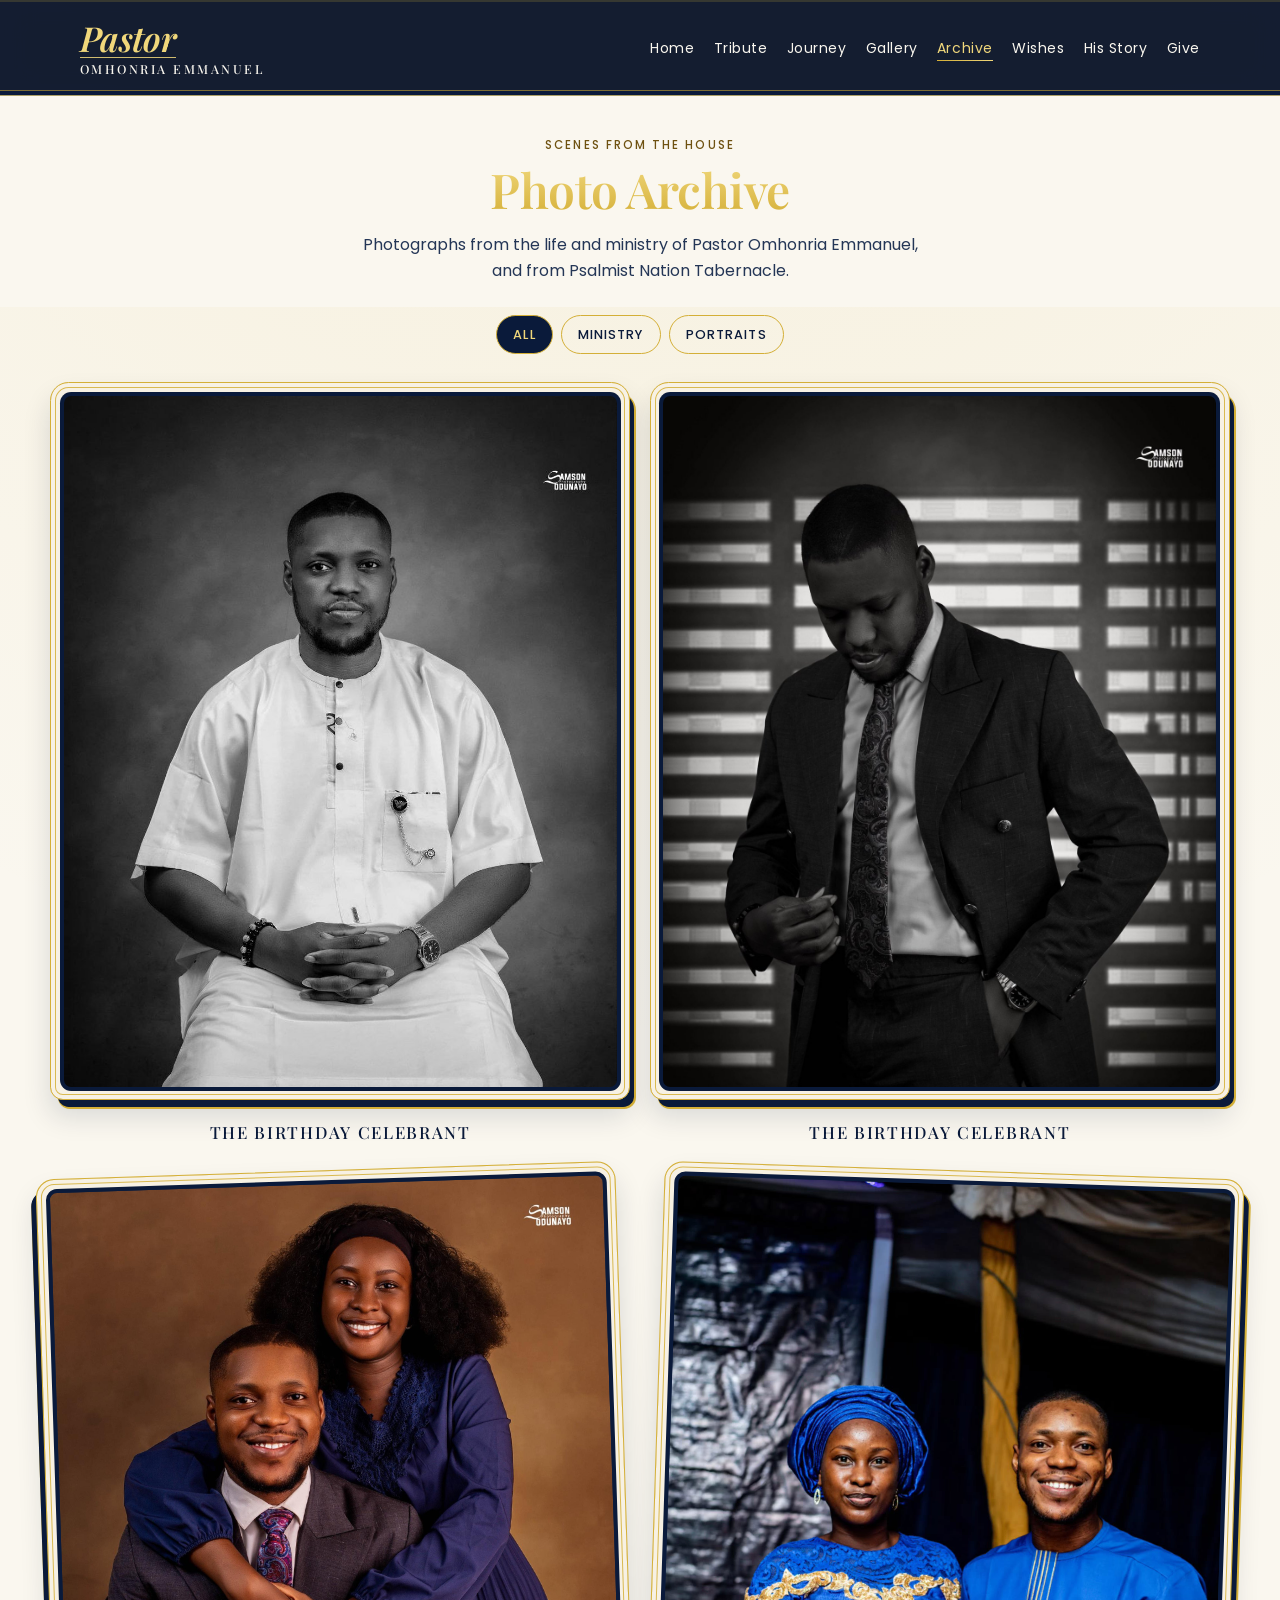
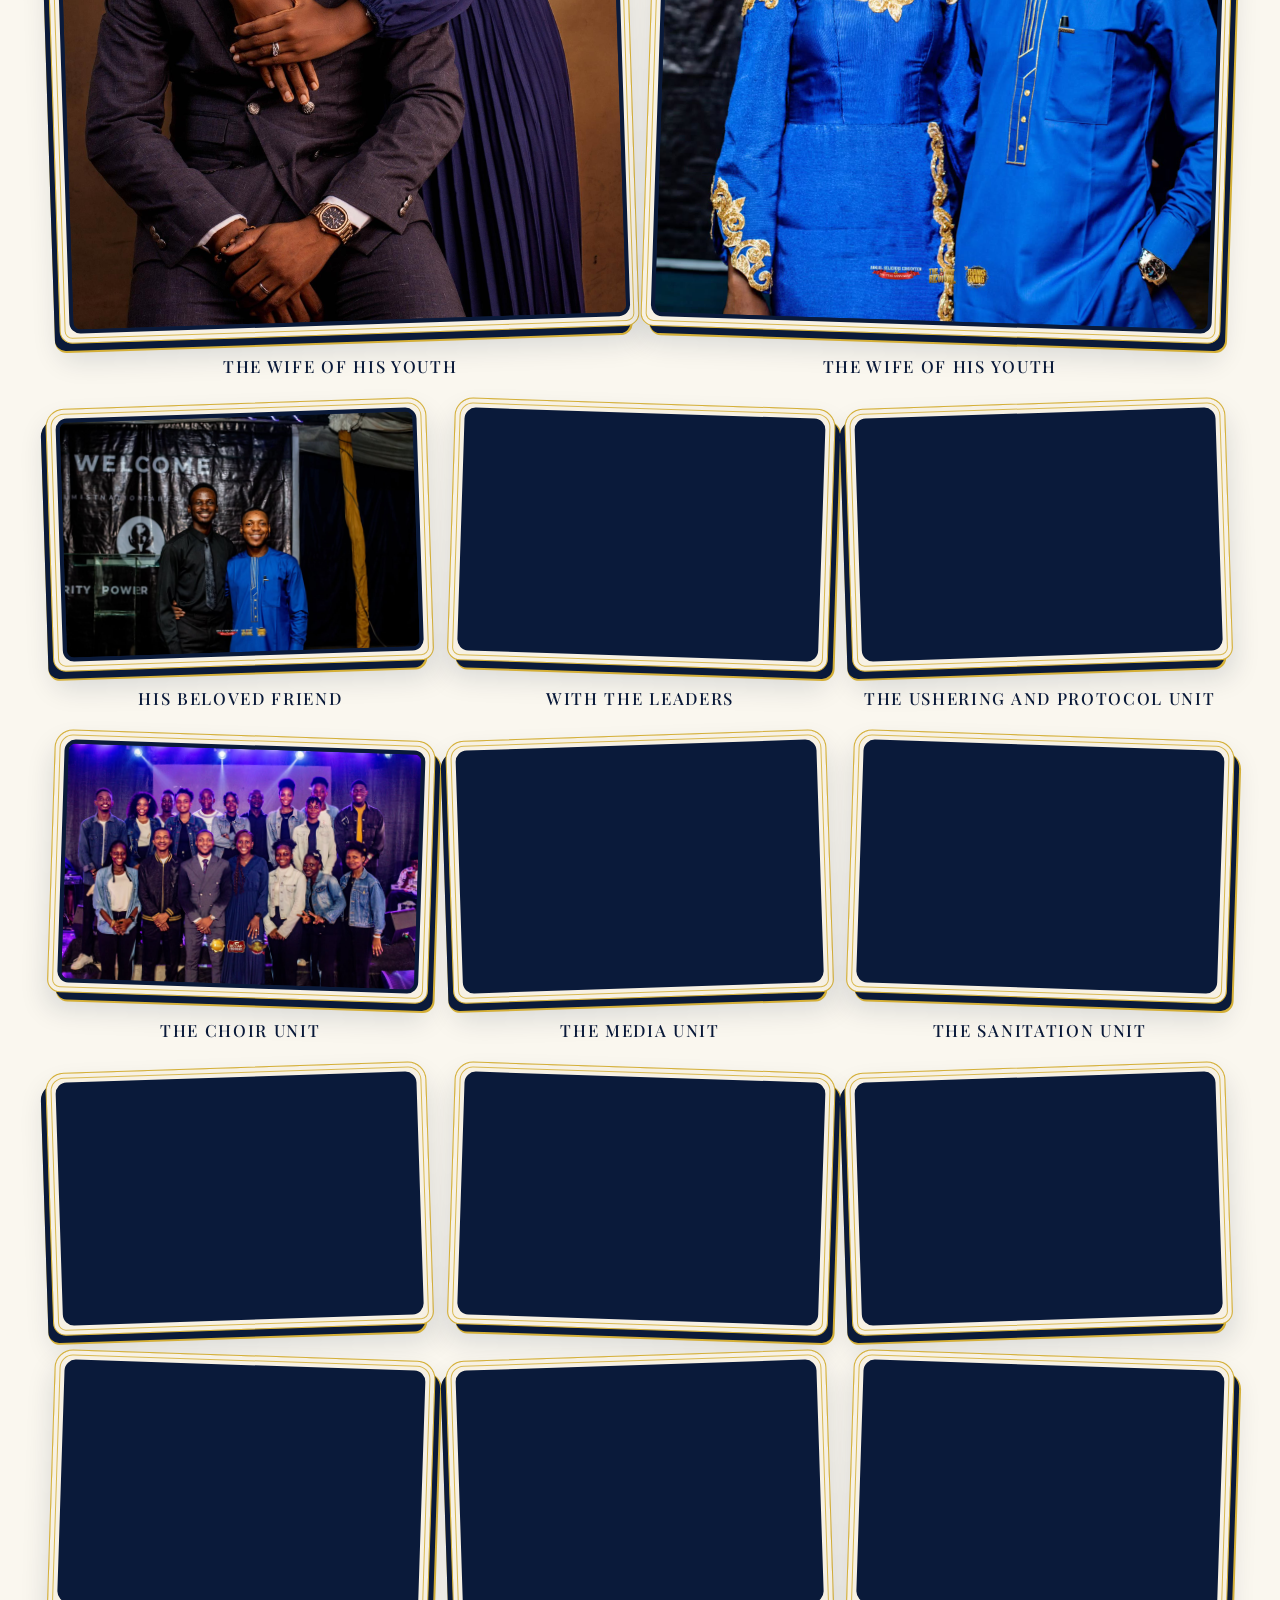
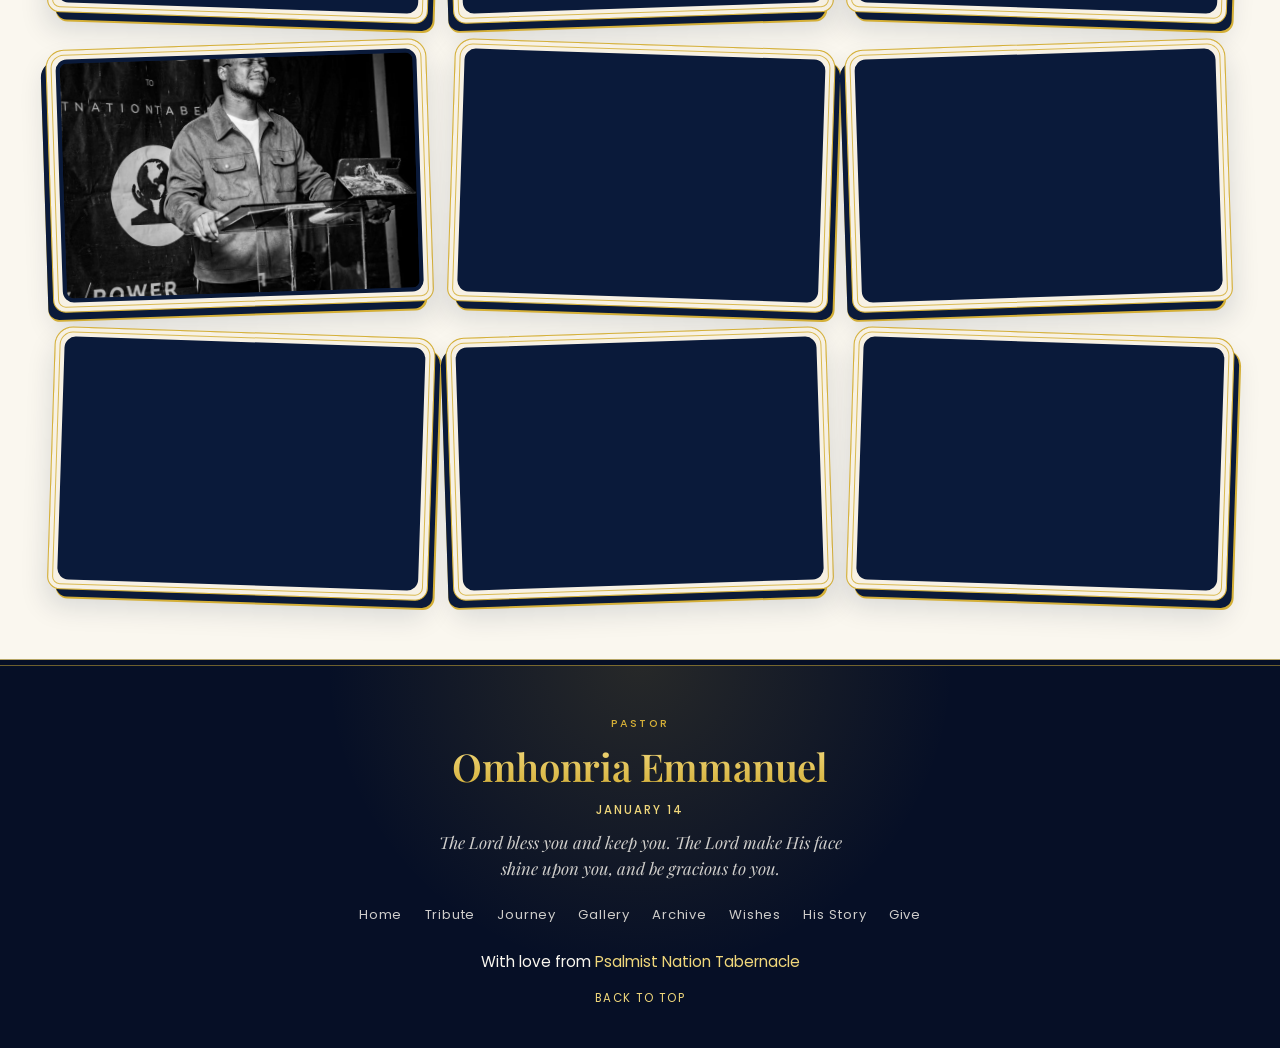
==== commit fc24a0f8: "Archive: drop Birthday Celebrant captions on later portraits" ====
--- a/archive.html
+++ b/archive.html
@@ -32,8 +32,8 @@
       href="https://fonts.googleapis.com/css2?family=Playfair+Display:ital,wght@0,400;0,600;0,700;1,400;1,600&family=Poppins:wght@300;400;500;600&display=swap"
       rel="stylesheet"
     />
-    <link rel="stylesheet" href="css/style.css?v=20261124z" />
-    <link rel="stylesheet" href="css/motion.css?v=20261124z" />
+    <link rel="stylesheet" href="css/style.css?v=20261125a" />
+    <link rel="stylesheet" href="css/motion.css?v=20261125a" />
     <script>
       (function () {
         try {
@@ -133,8 +133,8 @@
       </figure>
       <button class="lightbox-nav lightbox-next" type="button" aria-label="Next photograph"></button>
     </div>
-    <script src="js/archive.js?v=20261124z"></script>
-    <script src="js/main.js?v=20261124z"></script>
-    <script src="js/motion.js?v=20261124z"></script>
+    <script src="js/archive.js?v=20261125a"></script>
+    <script src="js/main.js?v=20261125a"></script>
+    <script src="js/motion.js?v=20261125a"></script>
   </body>
 </html>
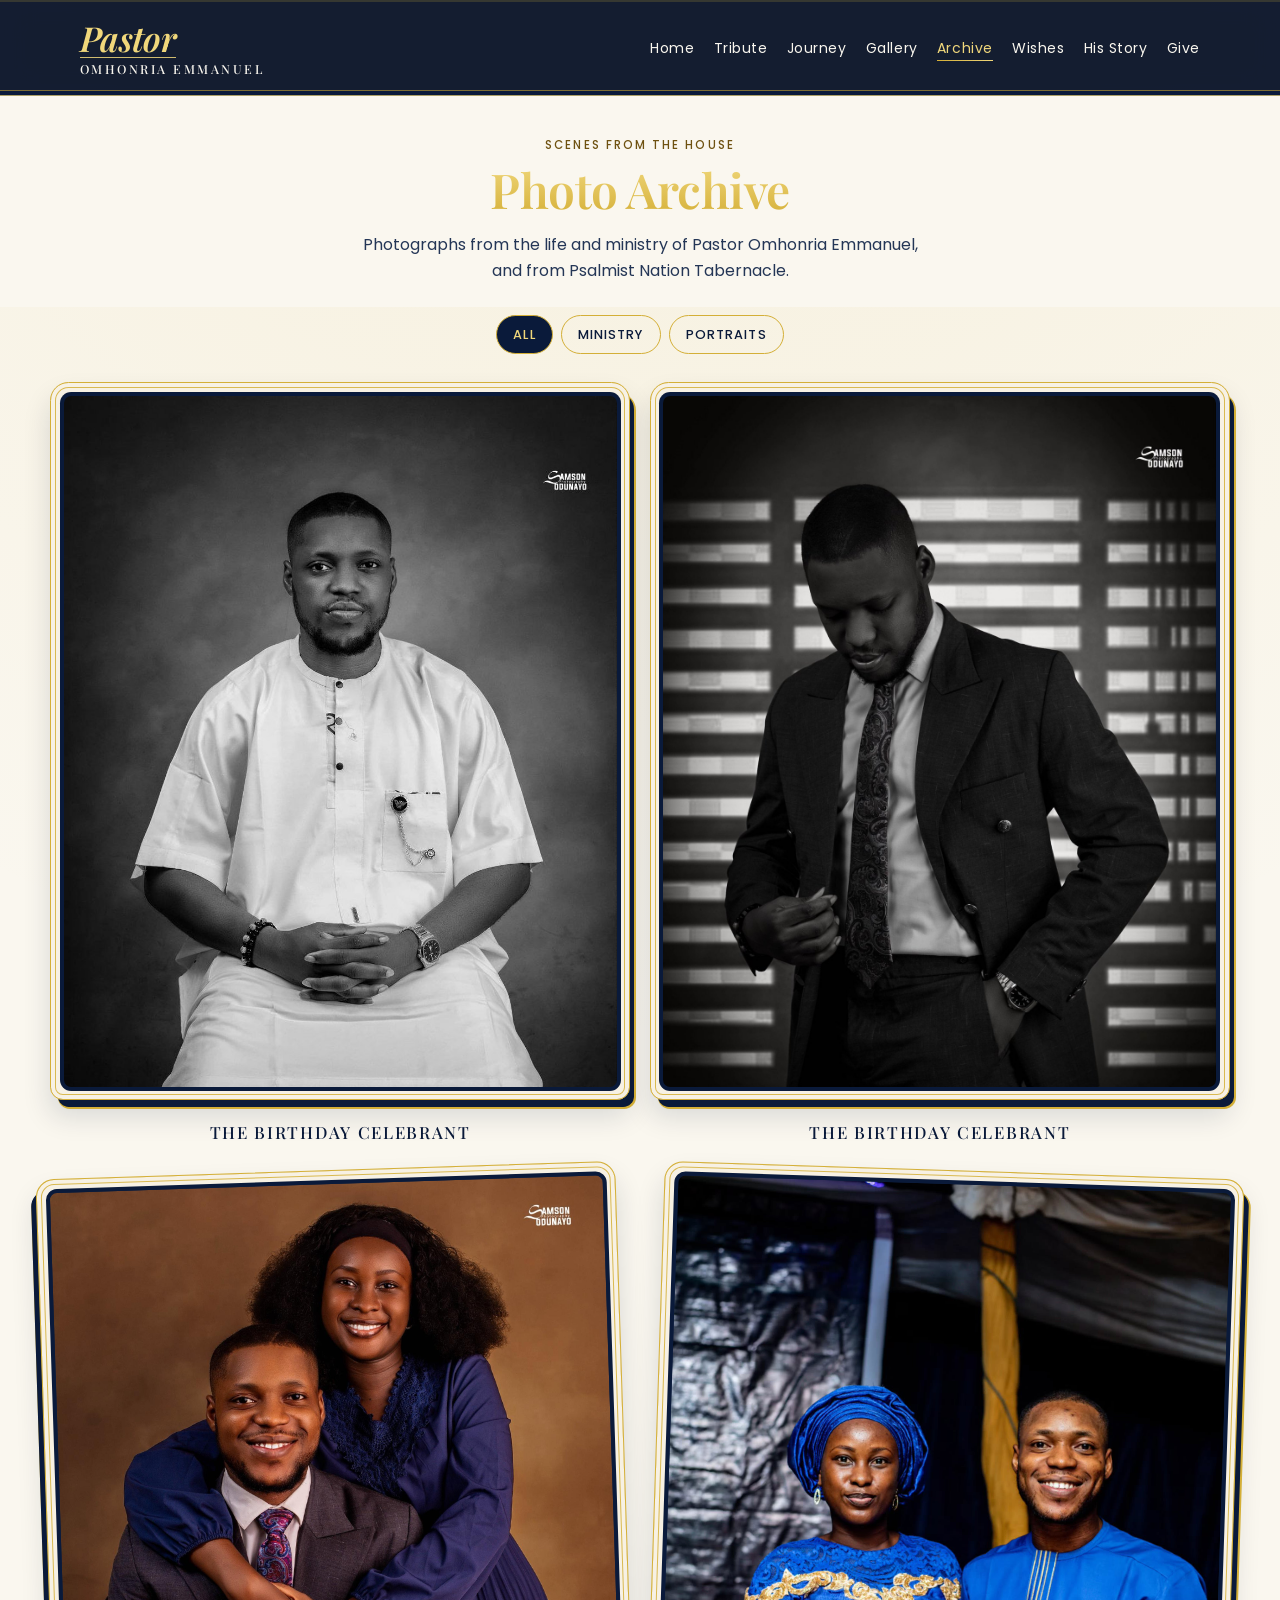
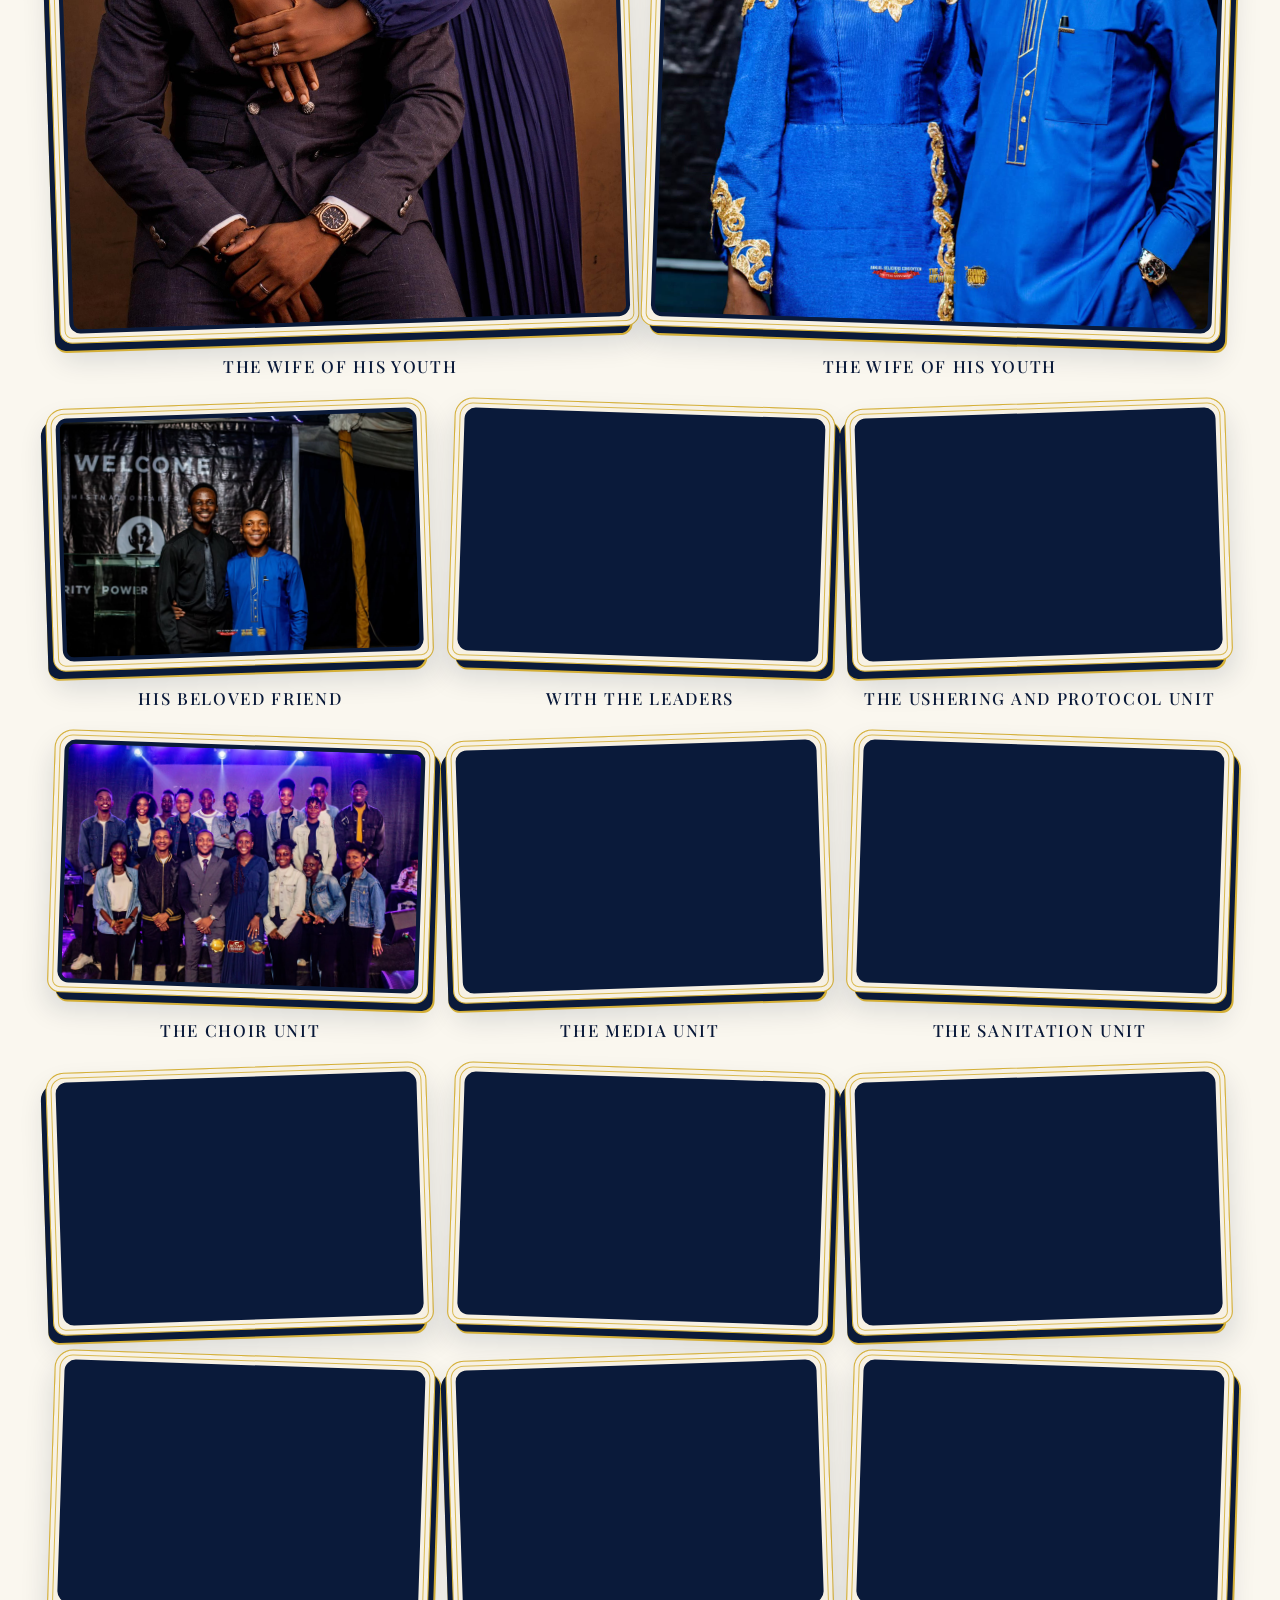
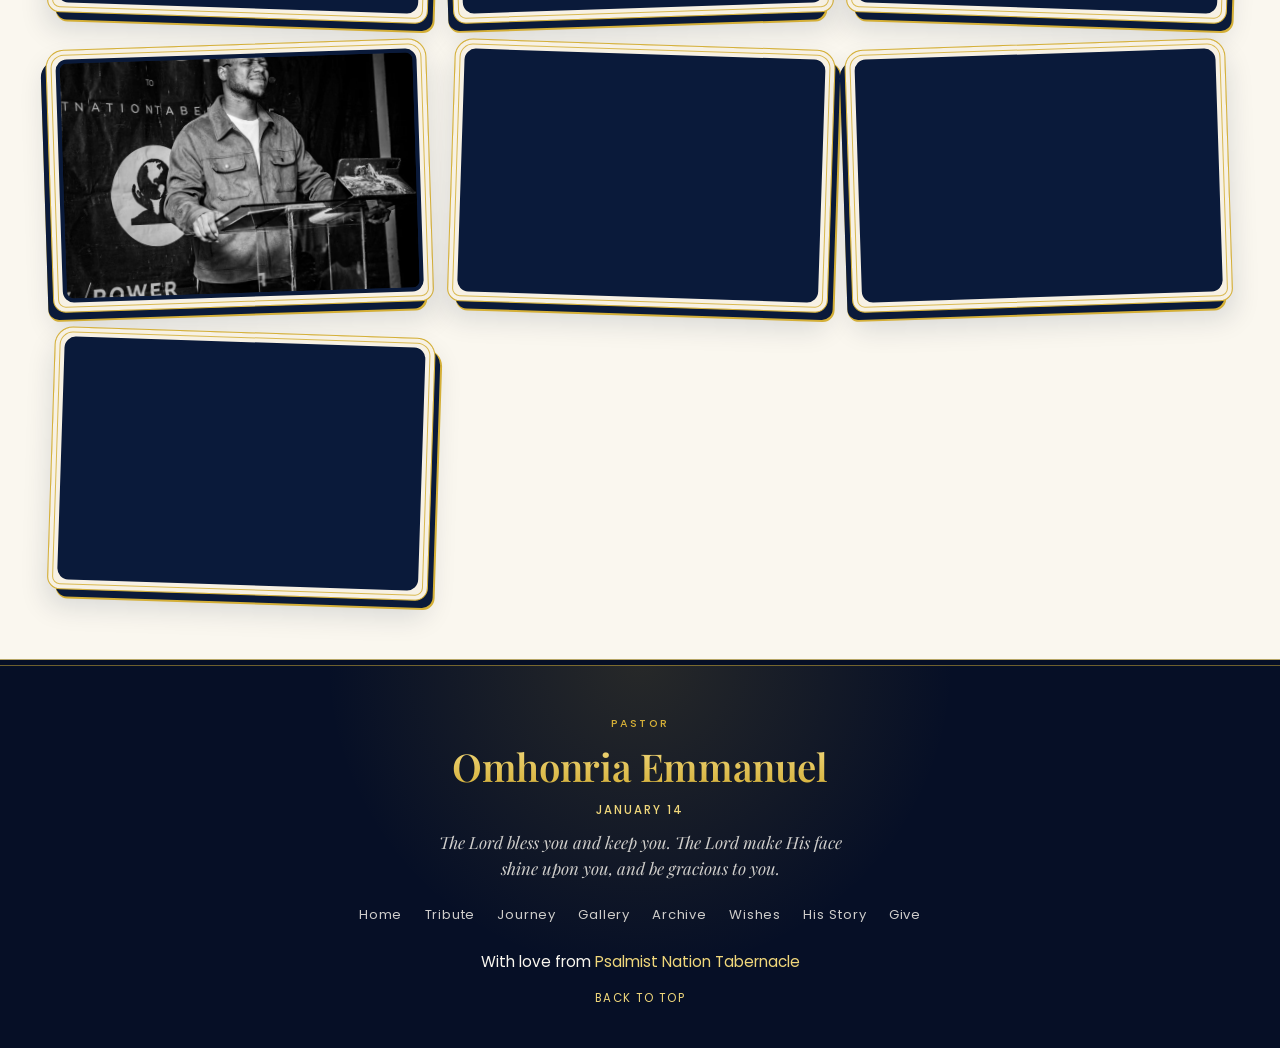
==== commit 365c1039: "Archive: remove congregation and communion stock frames" ====
--- a/archive.html
+++ b/archive.html
@@ -32,8 +32,8 @@
       href="https://fonts.googleapis.com/css2?family=Playfair+Display:ital,wght@0,400;0,600;0,700;1,400;1,600&family=Poppins:wght@300;400;500;600&display=swap"
       rel="stylesheet"
     />
-    <link rel="stylesheet" href="css/style.css?v=20261125a" />
-    <link rel="stylesheet" href="css/motion.css?v=20261125a" />
+    <link rel="stylesheet" href="css/style.css?v=20261125b" />
+    <link rel="stylesheet" href="css/motion.css?v=20261125b" />
     <script>
       (function () {
         try {
@@ -133,8 +133,8 @@
       </figure>
       <button class="lightbox-nav lightbox-next" type="button" aria-label="Next photograph"></button>
     </div>
-    <script src="js/archive.js?v=20261125a"></script>
-    <script src="js/main.js?v=20261125a"></script>
-    <script src="js/motion.js?v=20261125a"></script>
+    <script src="js/archive.js?v=20261125b"></script>
+    <script src="js/main.js?v=20261125b"></script>
+    <script src="js/motion.js?v=20261125b"></script>
   </body>
 </html>
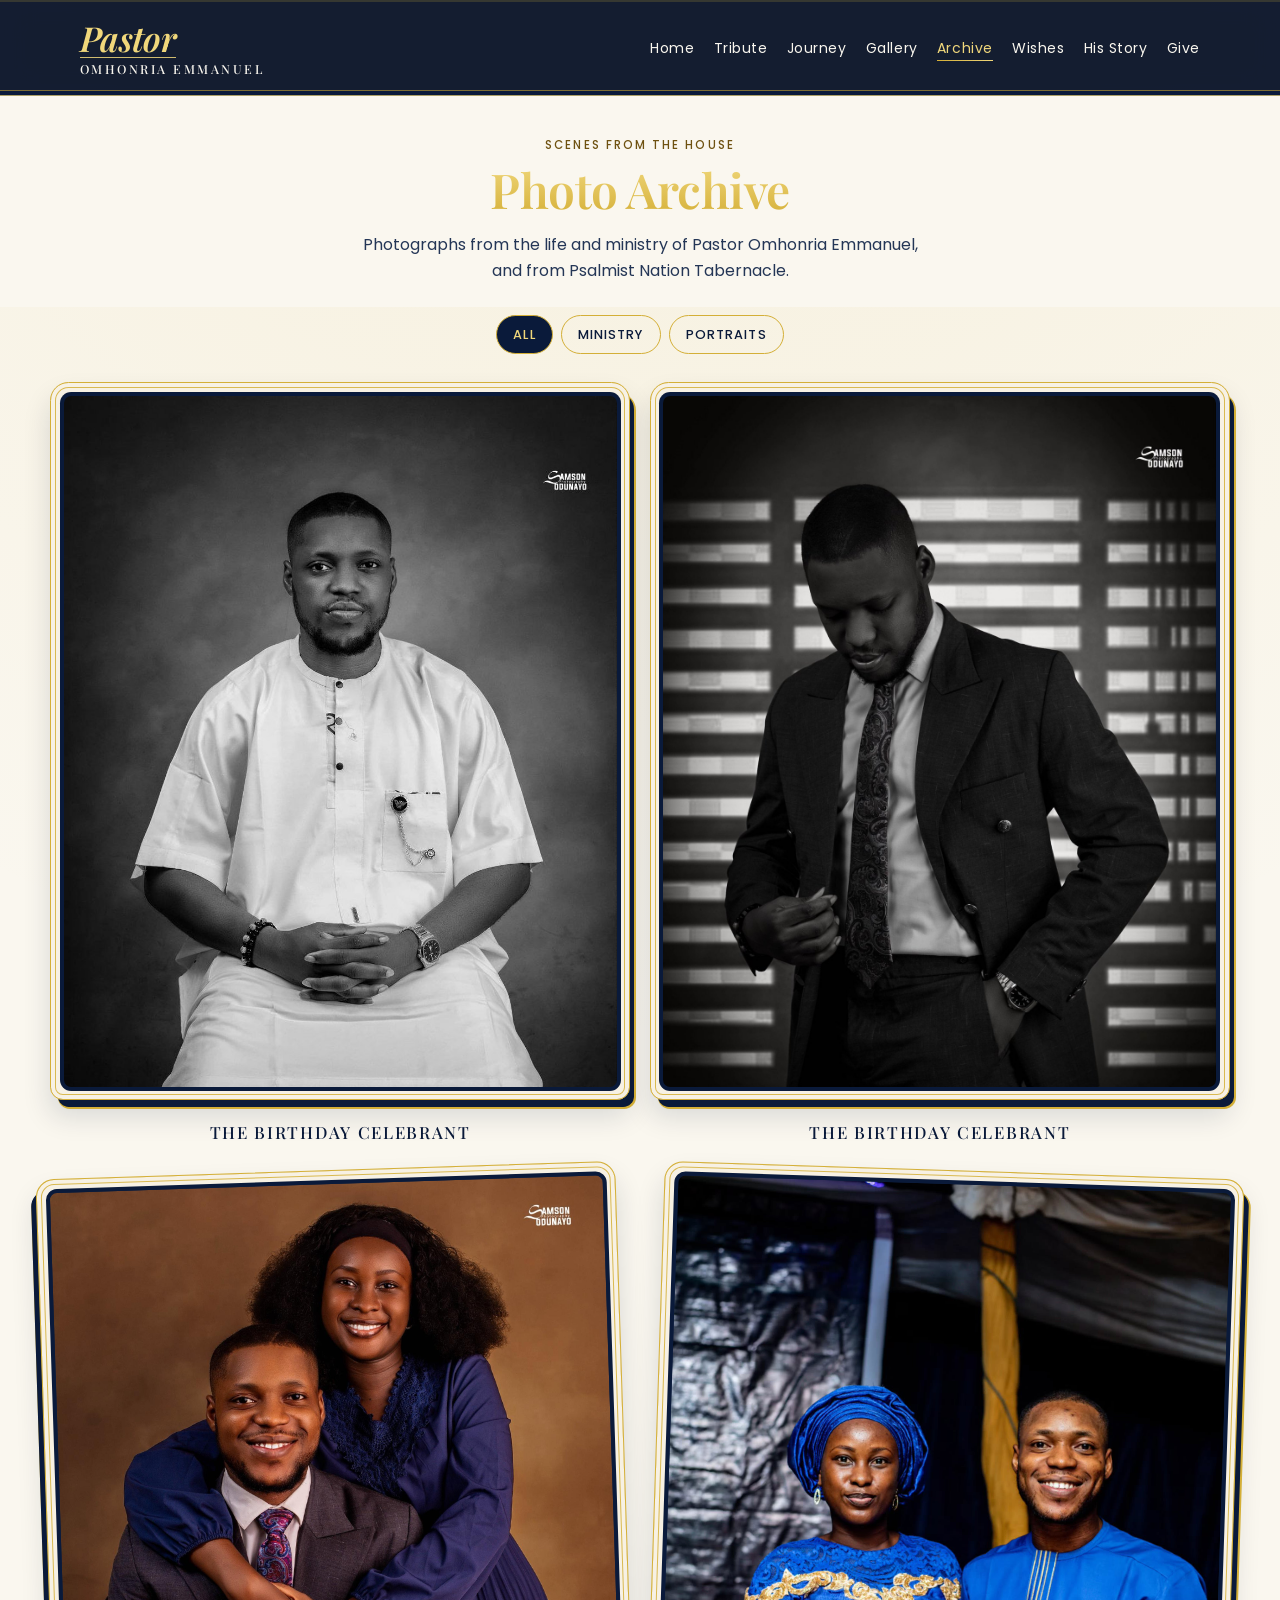
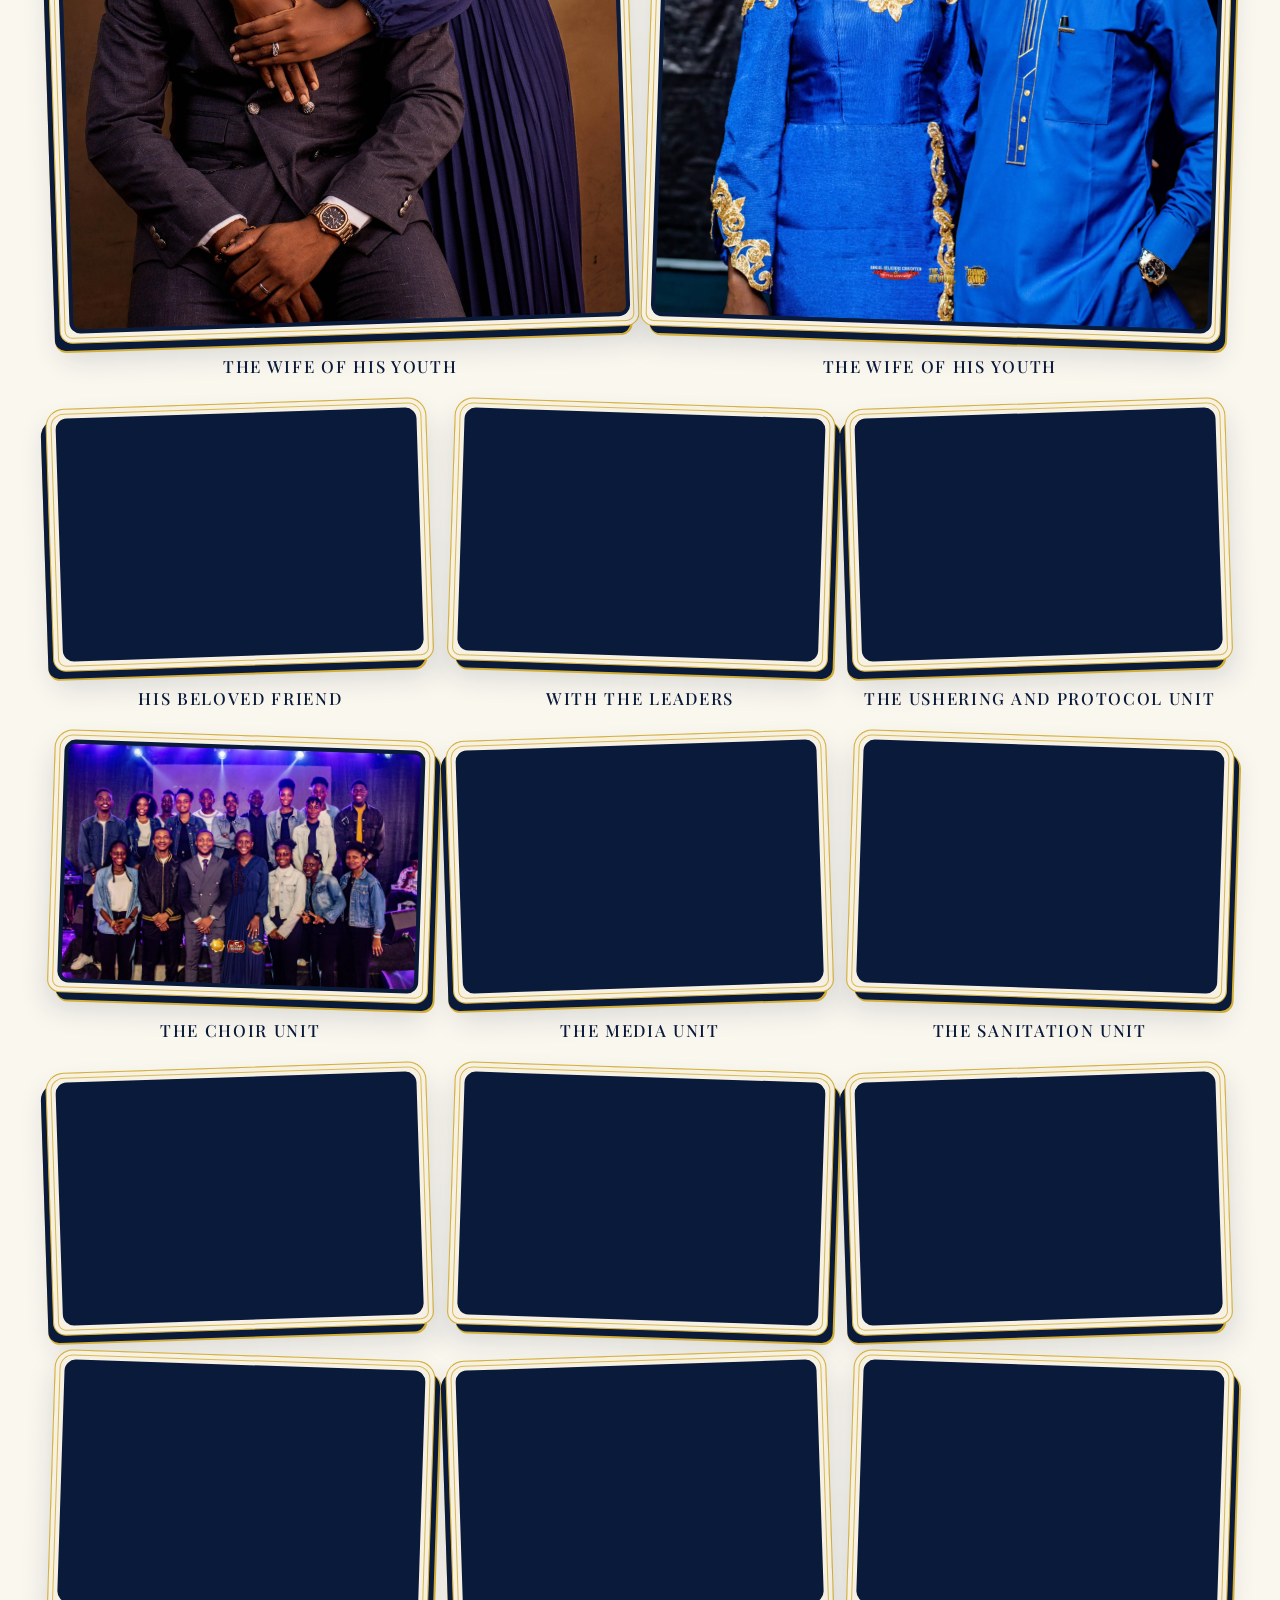
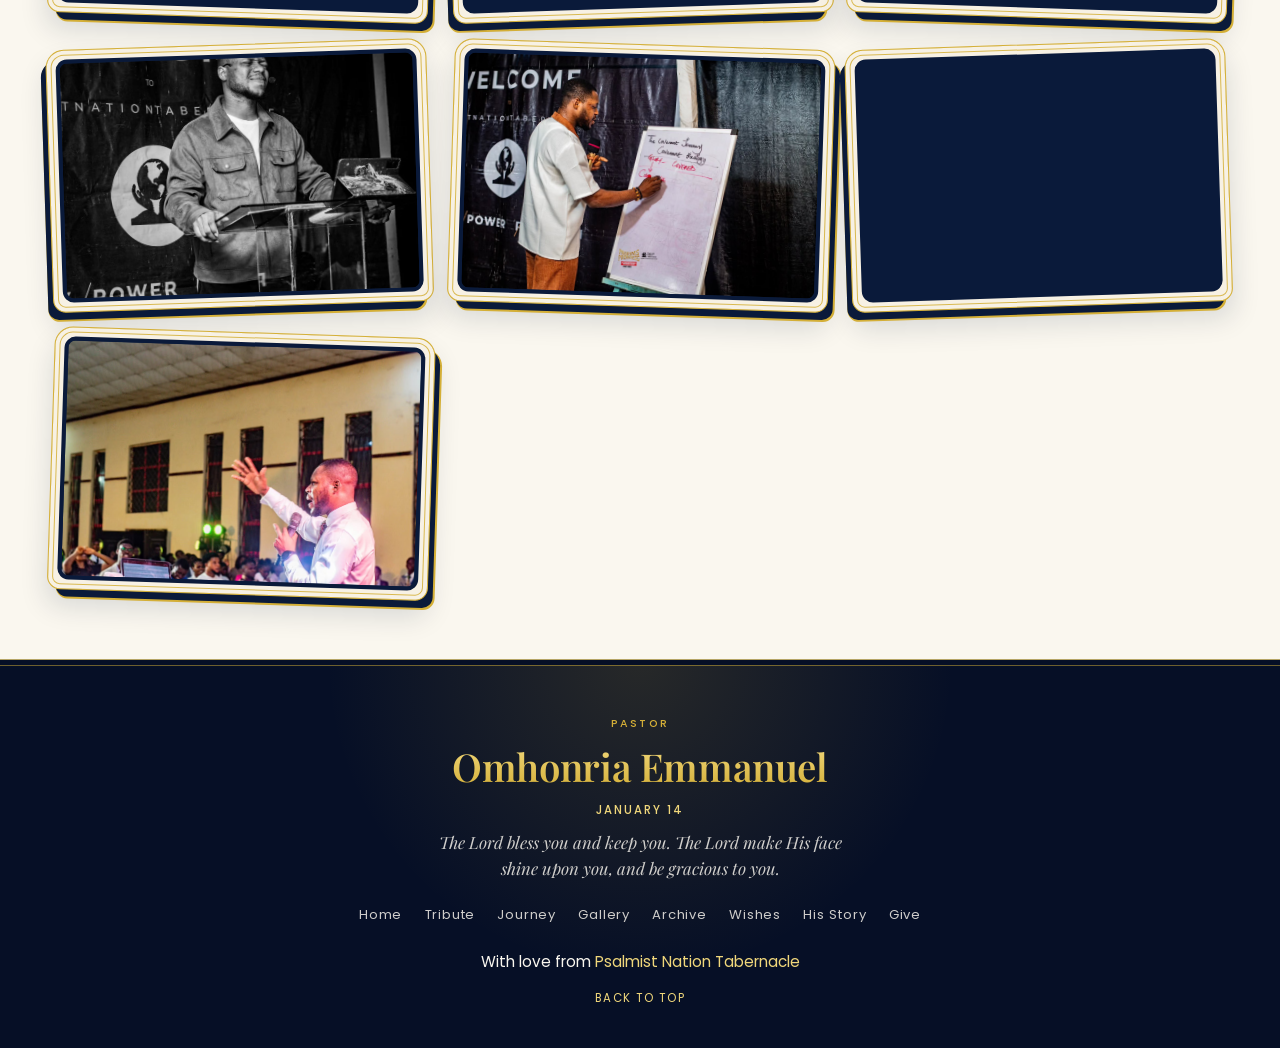
==== commit e0c08da4: "Home and story: capitalise GOLD in heart of gold" ====
--- a/archive.html
+++ b/archive.html
@@ -32,8 +32,8 @@
       href="https://fonts.googleapis.com/css2?family=Playfair+Display:ital,wght@0,400;0,600;0,700;1,400;1,600&family=Poppins:wght@300;400;500;600&display=swap"
       rel="stylesheet"
     />
-    <link rel="stylesheet" href="css/style.css?v=20261125b" />
-    <link rel="stylesheet" href="css/motion.css?v=20261125b" />
+    <link rel="stylesheet" href="css/style.css?v=20261125d" />
+    <link rel="stylesheet" href="css/motion.css?v=20261125d" />
     <script>
       (function () {
         try {
@@ -133,8 +133,8 @@
       </figure>
       <button class="lightbox-nav lightbox-next" type="button" aria-label="Next photograph"></button>
     </div>
-    <script src="js/archive.js?v=20261125b"></script>
-    <script src="js/main.js?v=20261125b"></script>
-    <script src="js/motion.js?v=20261125b"></script>
+    <script src="js/archive.js?v=20261125d"></script>
+    <script src="js/main.js?v=20261125d"></script>
+    <script src="js/motion.js?v=20261125d"></script>
   </body>
 </html>
--- a/css/style.css
+++ b/css/style.css
@@ -724,6 +724,15 @@
   font-size: 1.5rem;
   line-height: 1.45;
   max-width: 36ch;
+}
+
+.gold-word {
+  color: var(--gold);
+}
+
+/* On the dark hero, use the lighter gold so the word stays bright against the scrim. */
+.hero-blessing .gold-word {
+  color: var(--gold-light);
 }
 
 .hero-verse {
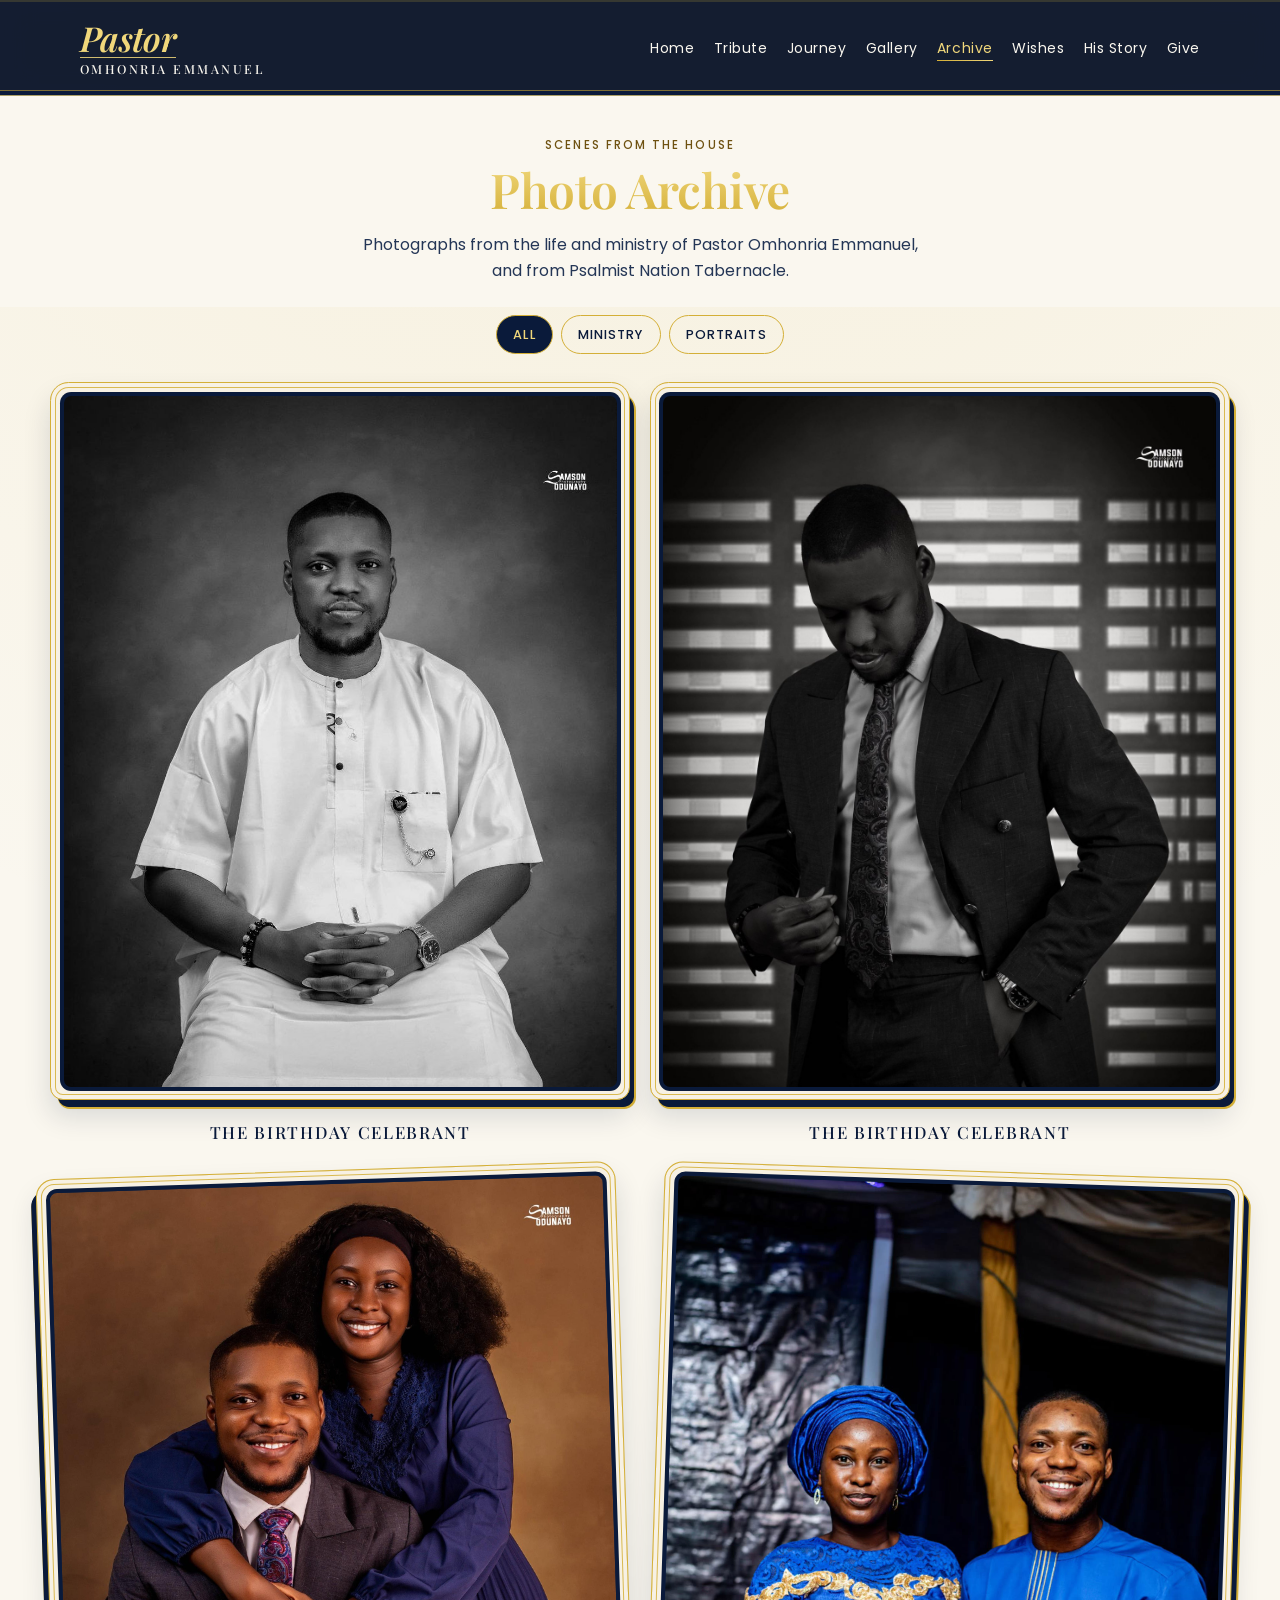
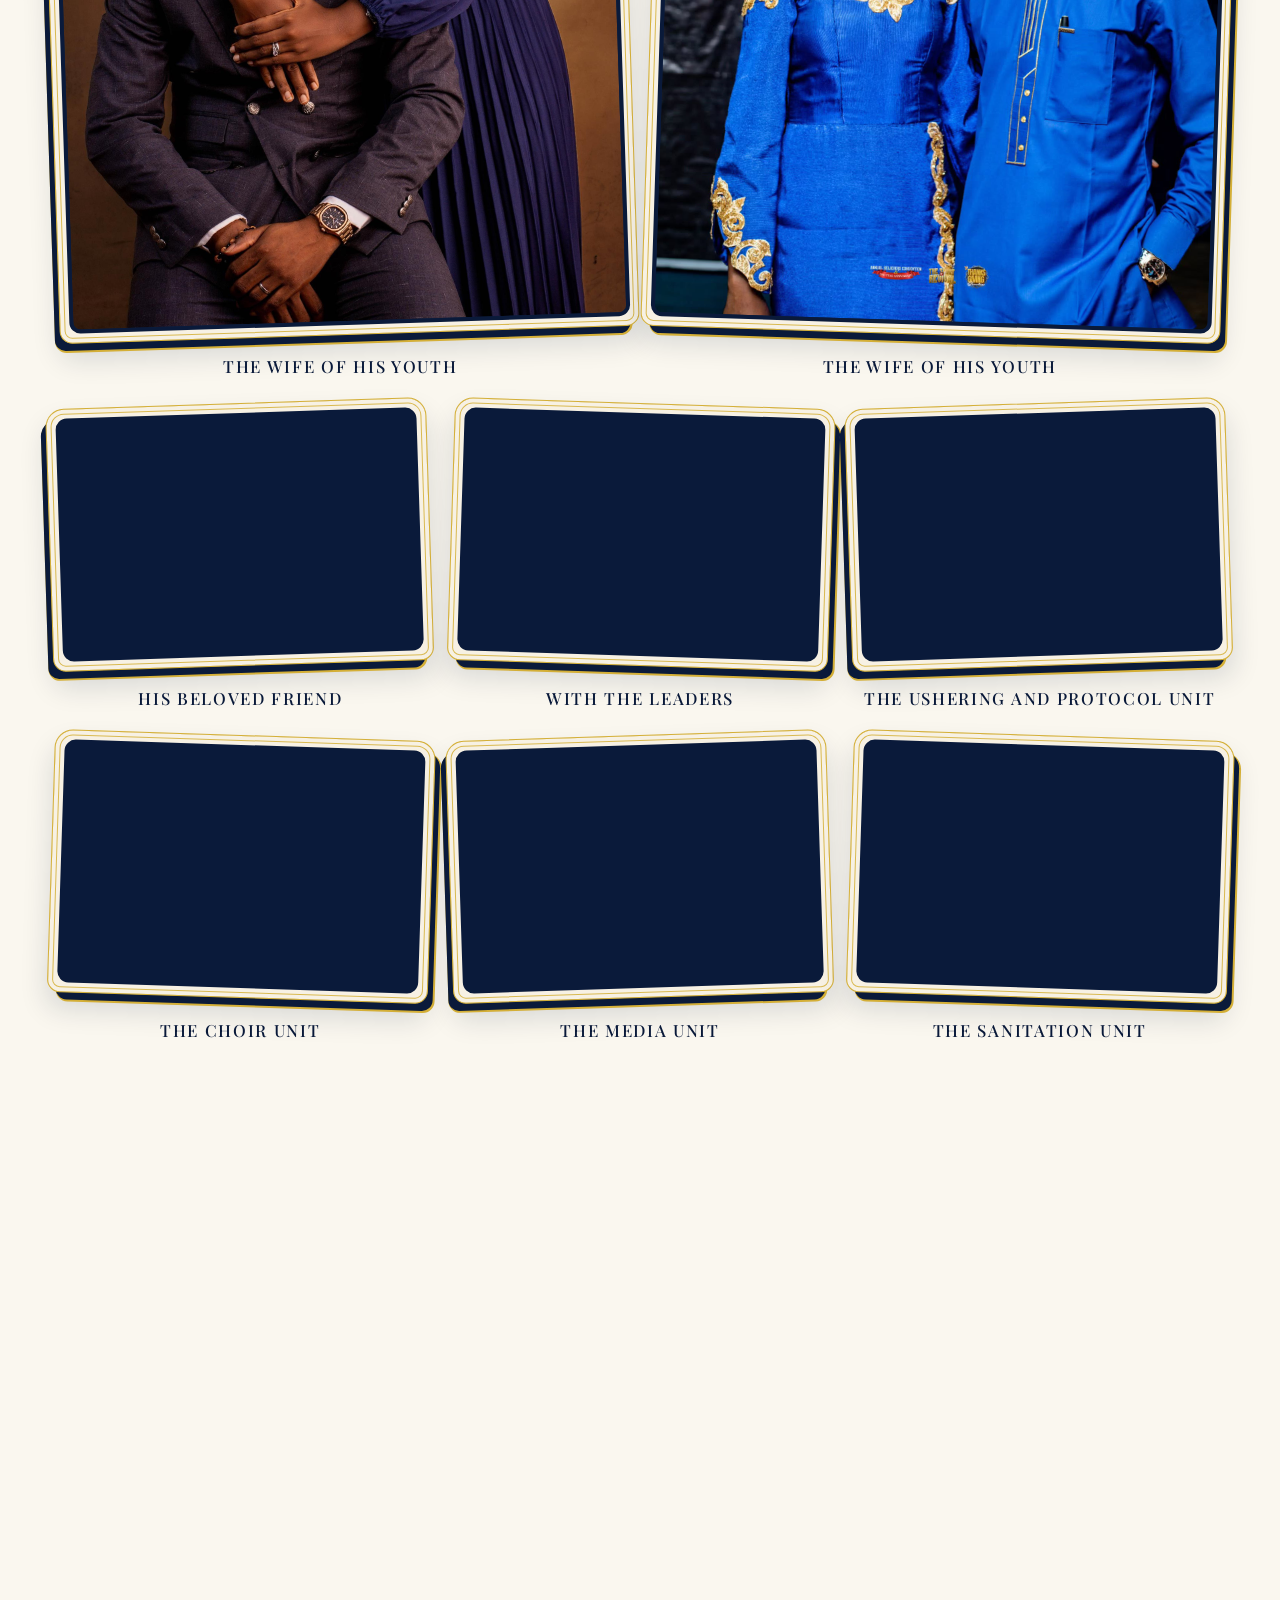
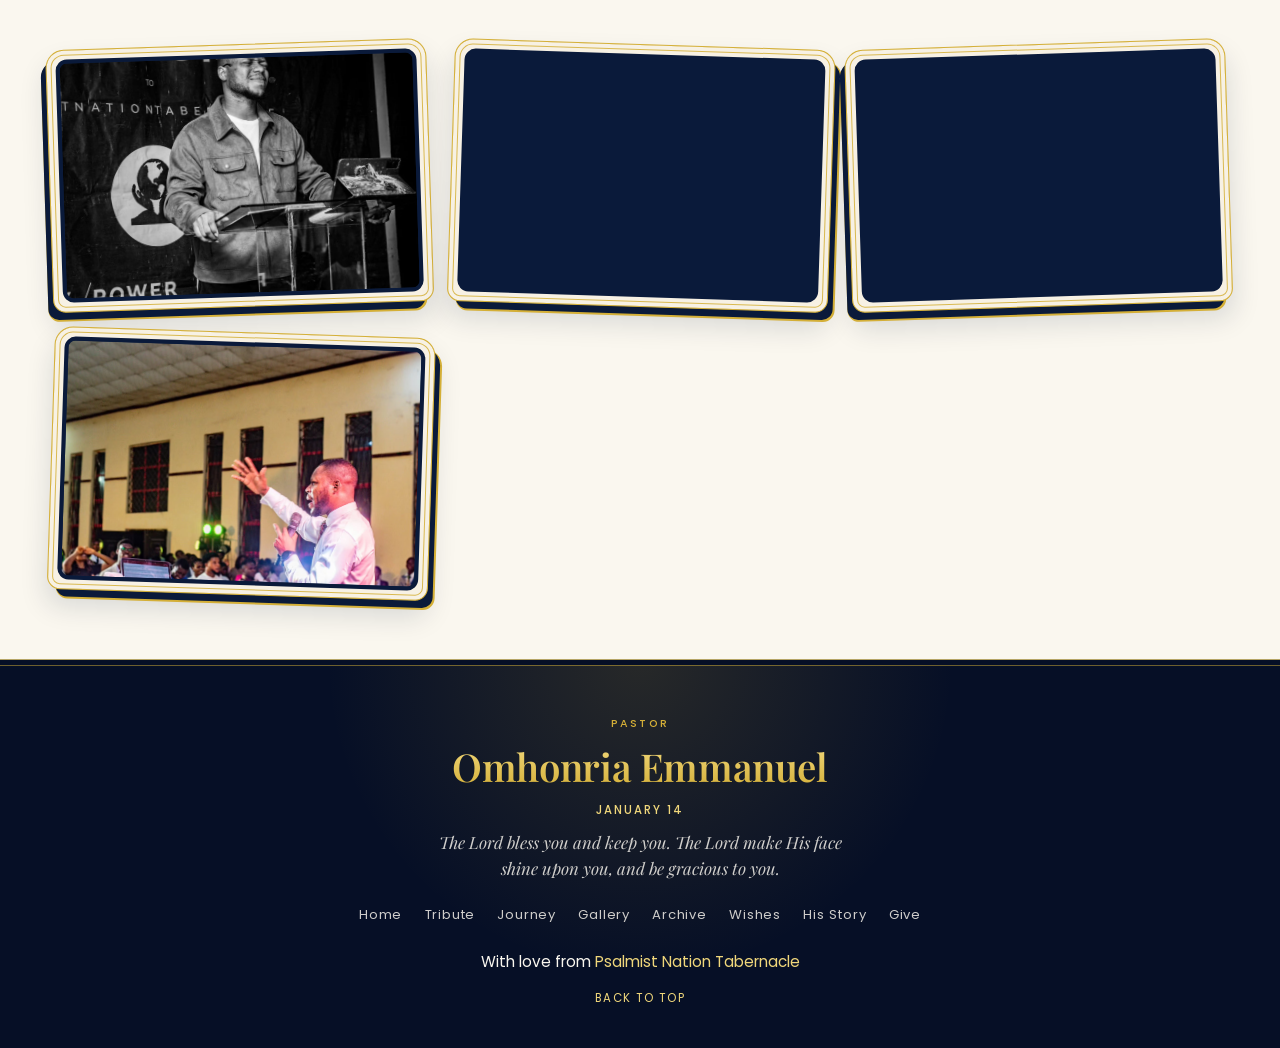
==== commit 9b8e1d32: "Journey: mention university years and shepherding God's people" ====
--- a/archive.html
+++ b/archive.html
@@ -32,8 +32,8 @@
       href="https://fonts.googleapis.com/css2?family=Playfair+Display:ital,wght@0,400;0,600;0,700;1,400;1,600&family=Poppins:wght@300;400;500;600&display=swap"
       rel="stylesheet"
     />
-    <link rel="stylesheet" href="css/style.css?v=20261125d" />
-    <link rel="stylesheet" href="css/motion.css?v=20261125d" />
+    <link rel="stylesheet" href="css/style.css?v=20261125e" />
+    <link rel="stylesheet" href="css/motion.css?v=20261125e" />
     <script>
       (function () {
         try {
@@ -133,8 +133,8 @@
       </figure>
       <button class="lightbox-nav lightbox-next" type="button" aria-label="Next photograph"></button>
     </div>
-    <script src="js/archive.js?v=20261125d"></script>
-    <script src="js/main.js?v=20261125d"></script>
-    <script src="js/motion.js?v=20261125d"></script>
+    <script src="js/archive.js?v=20261125e"></script>
+    <script src="js/main.js?v=20261125e"></script>
+    <script src="js/motion.js?v=20261125e"></script>
   </body>
 </html>
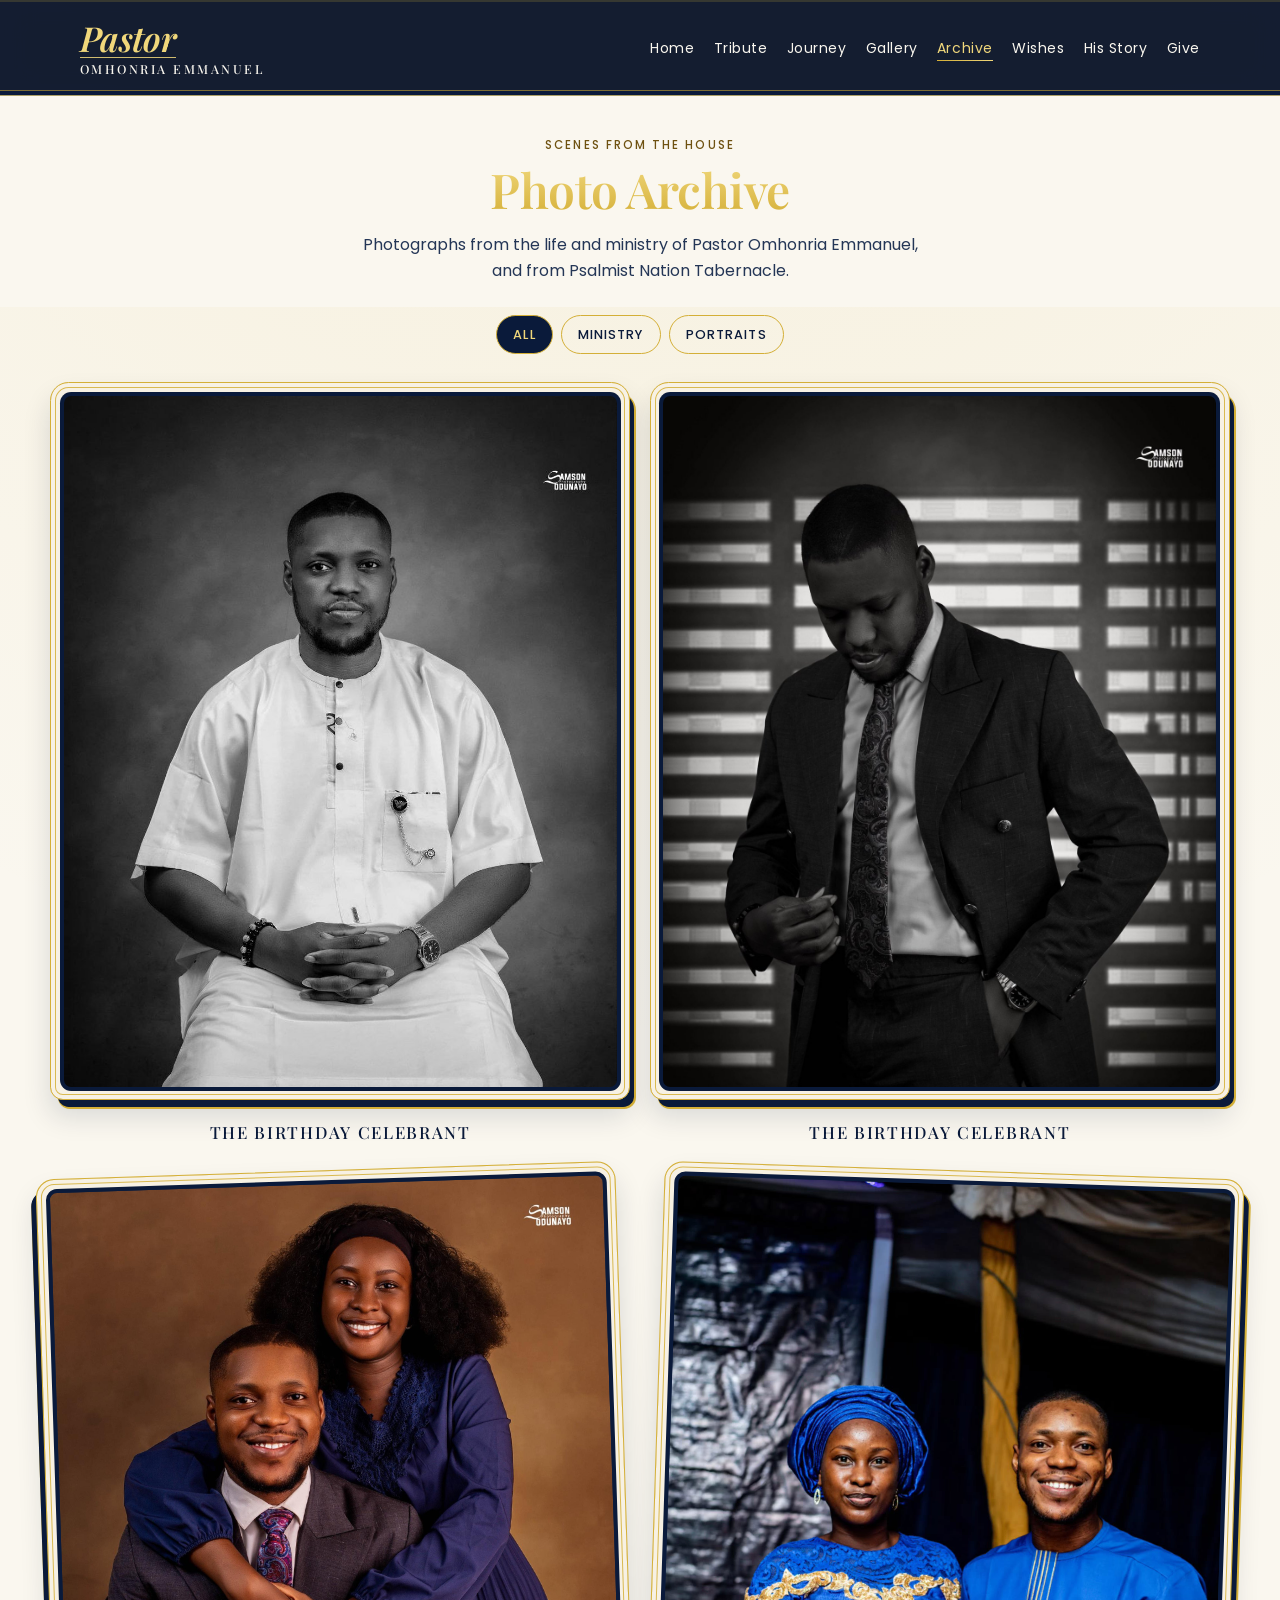
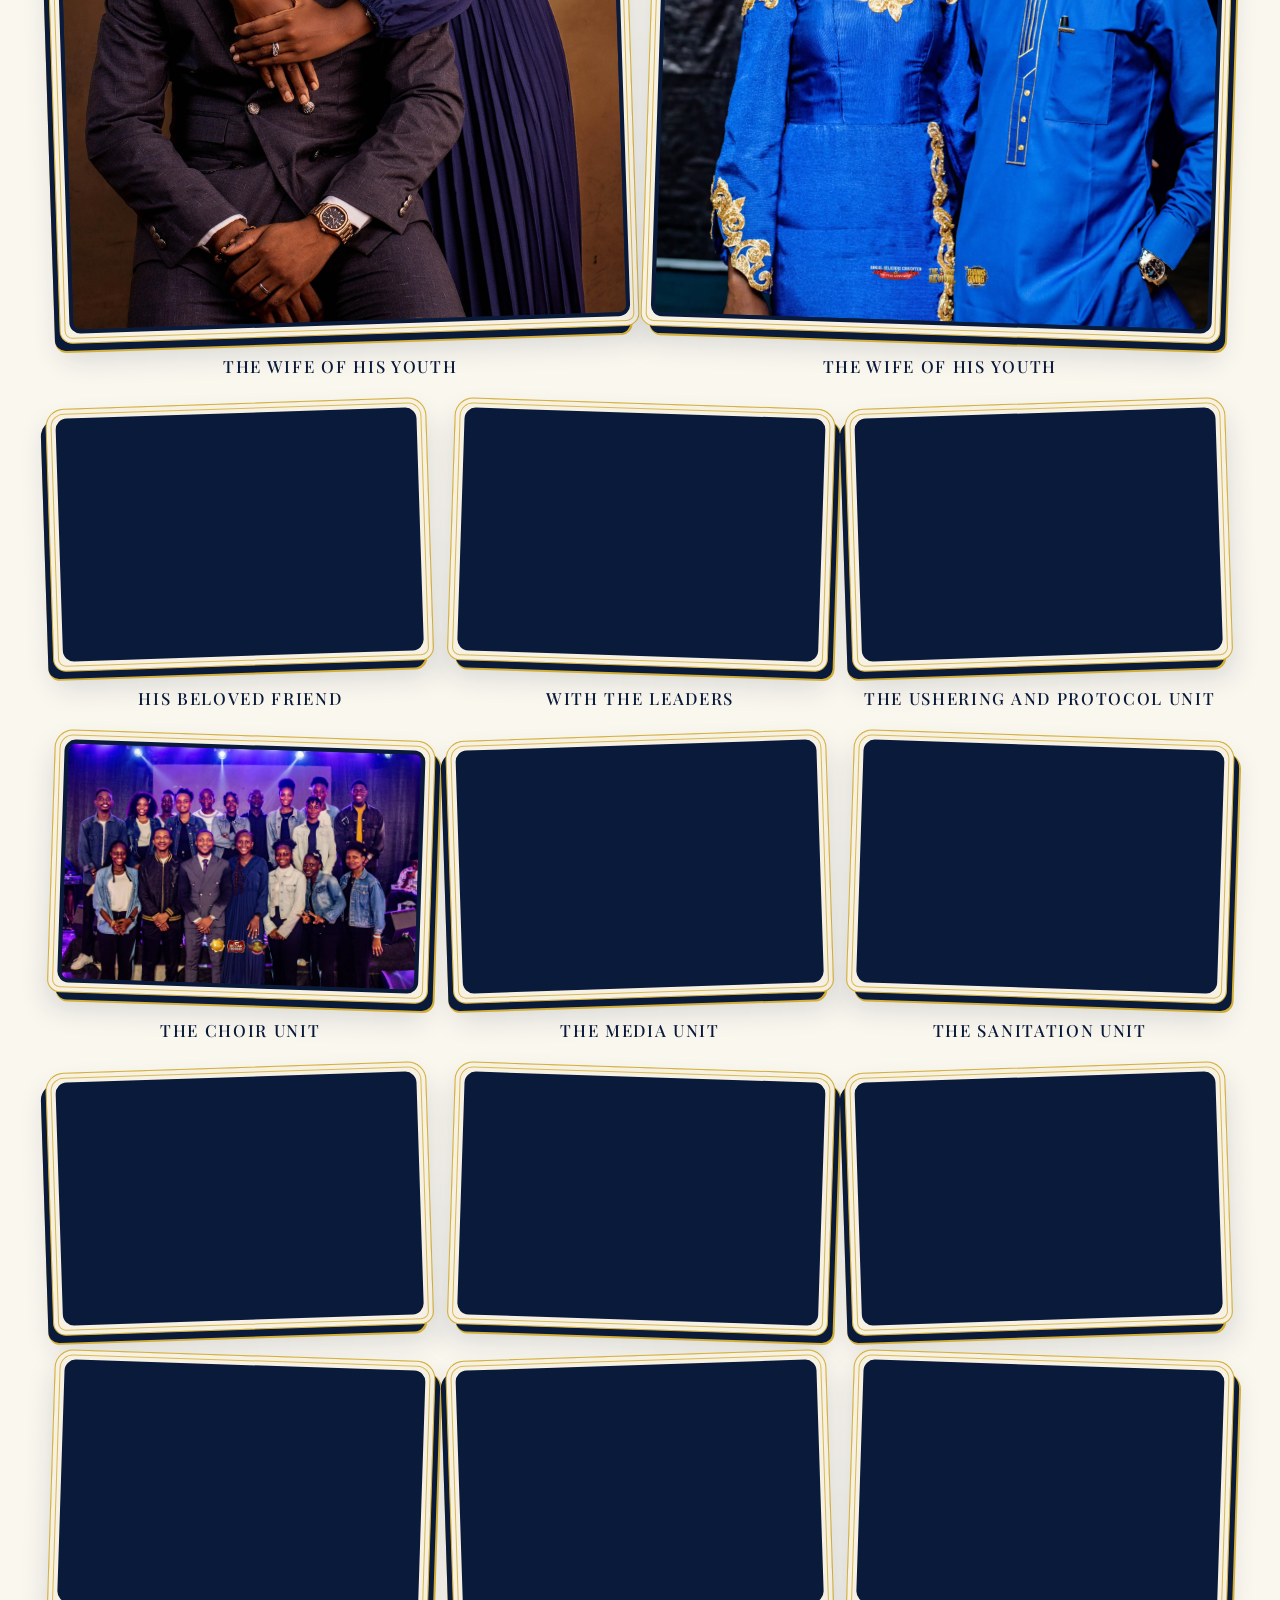
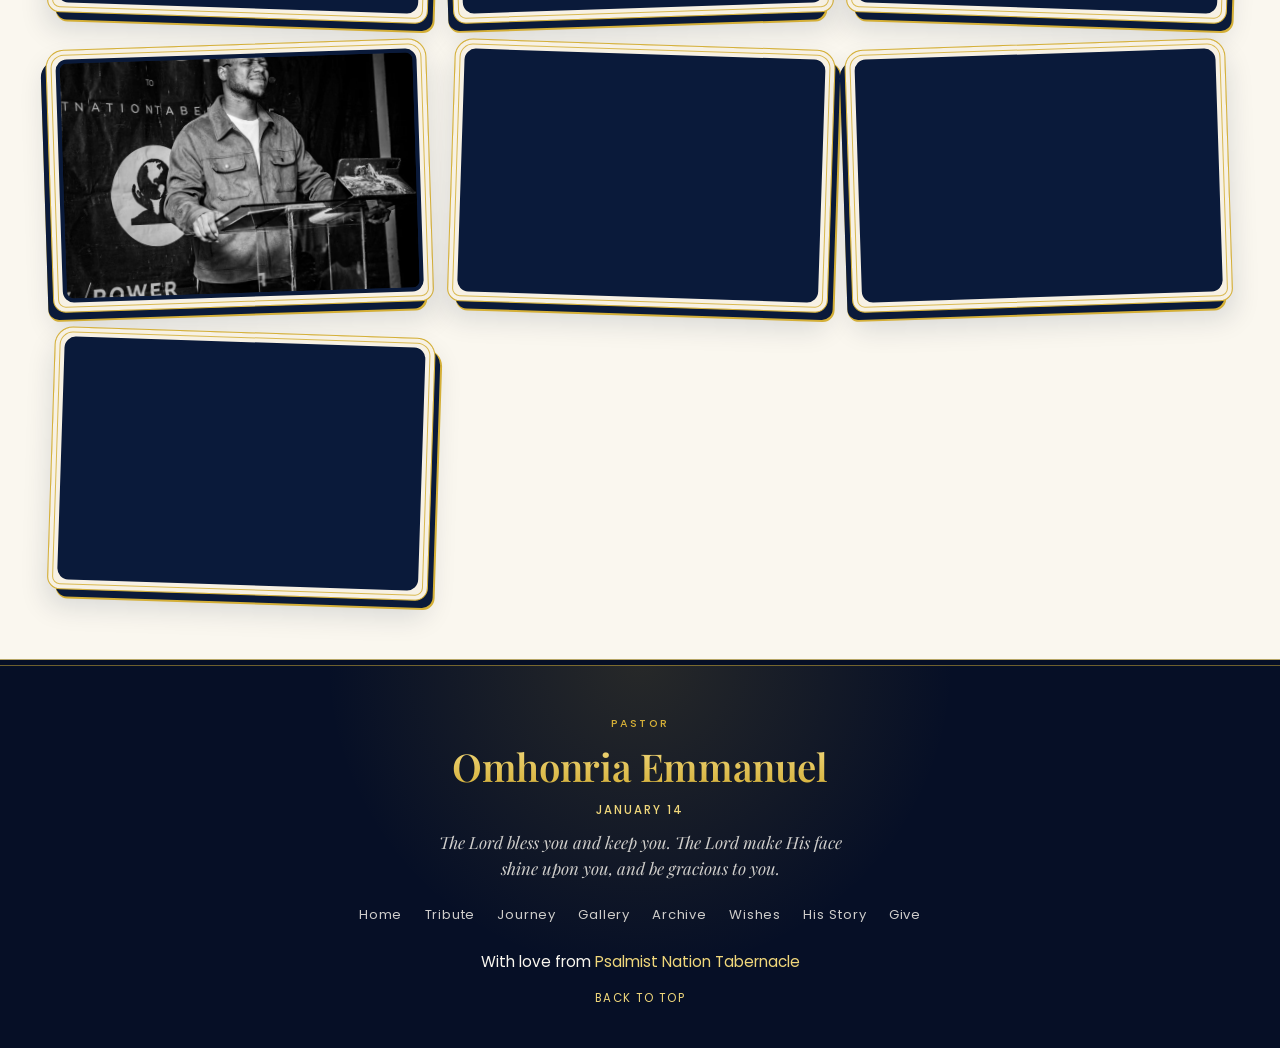
==== commit d9d0dc08: "Journey: update Founded the Church description of Psalmist Nation Tabernacle" ====
--- a/archive.html
+++ b/archive.html
@@ -32,8 +32,8 @@
       href="https://fonts.googleapis.com/css2?family=Playfair+Display:ital,wght@0,400;0,600;0,700;1,400;1,600&family=Poppins:wght@300;400;500;600&display=swap"
       rel="stylesheet"
     />
-    <link rel="stylesheet" href="css/style.css?v=20261125e" />
-    <link rel="stylesheet" href="css/motion.css?v=20261125e" />
+    <link rel="stylesheet" href="css/style.css?v=20261125f" />
+    <link rel="stylesheet" href="css/motion.css?v=20261125f" />
     <script>
       (function () {
         try {
@@ -133,8 +133,8 @@
       </figure>
       <button class="lightbox-nav lightbox-next" type="button" aria-label="Next photograph"></button>
     </div>
-    <script src="js/archive.js?v=20261125e"></script>
-    <script src="js/main.js?v=20261125e"></script>
-    <script src="js/motion.js?v=20261125e"></script>
+    <script src="js/archive.js?v=20261125f"></script>
+    <script src="js/main.js?v=20261125f"></script>
+    <script src="js/motion.js?v=20261125f"></script>
   </body>
 </html>
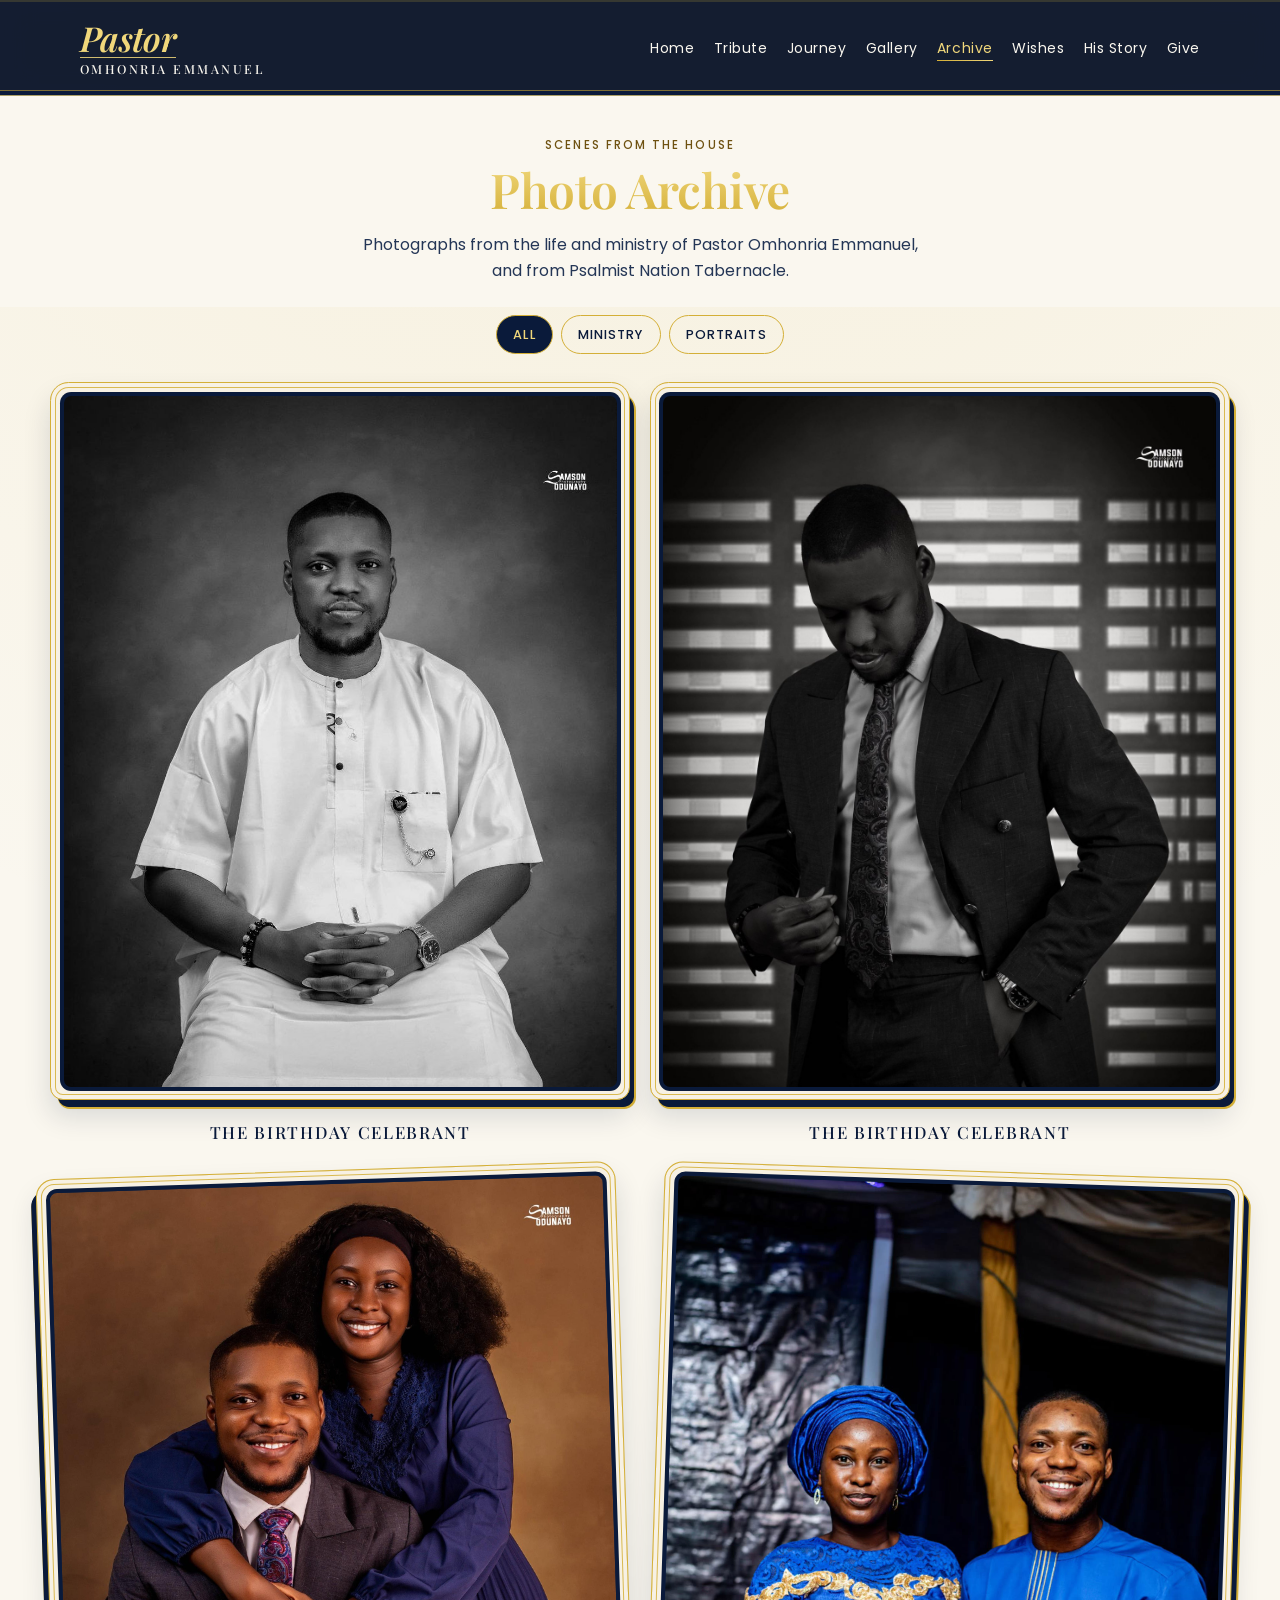
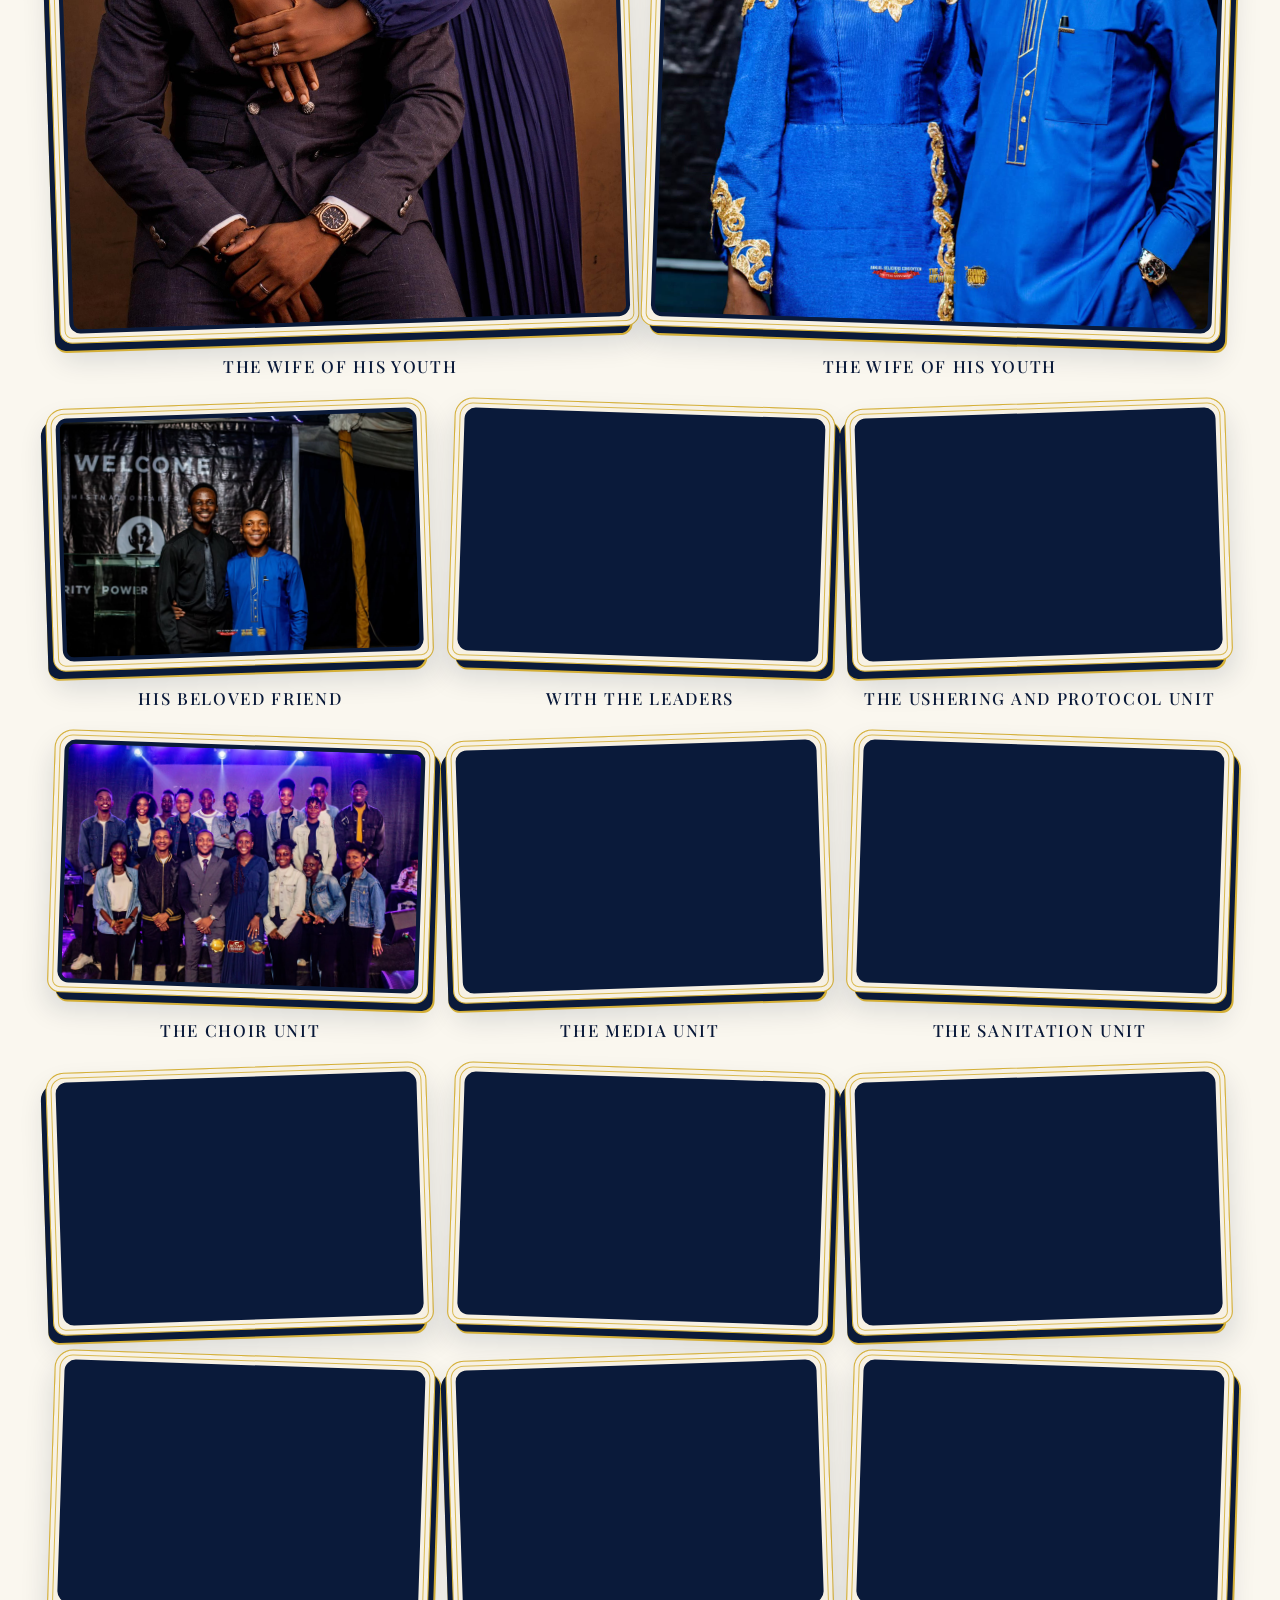
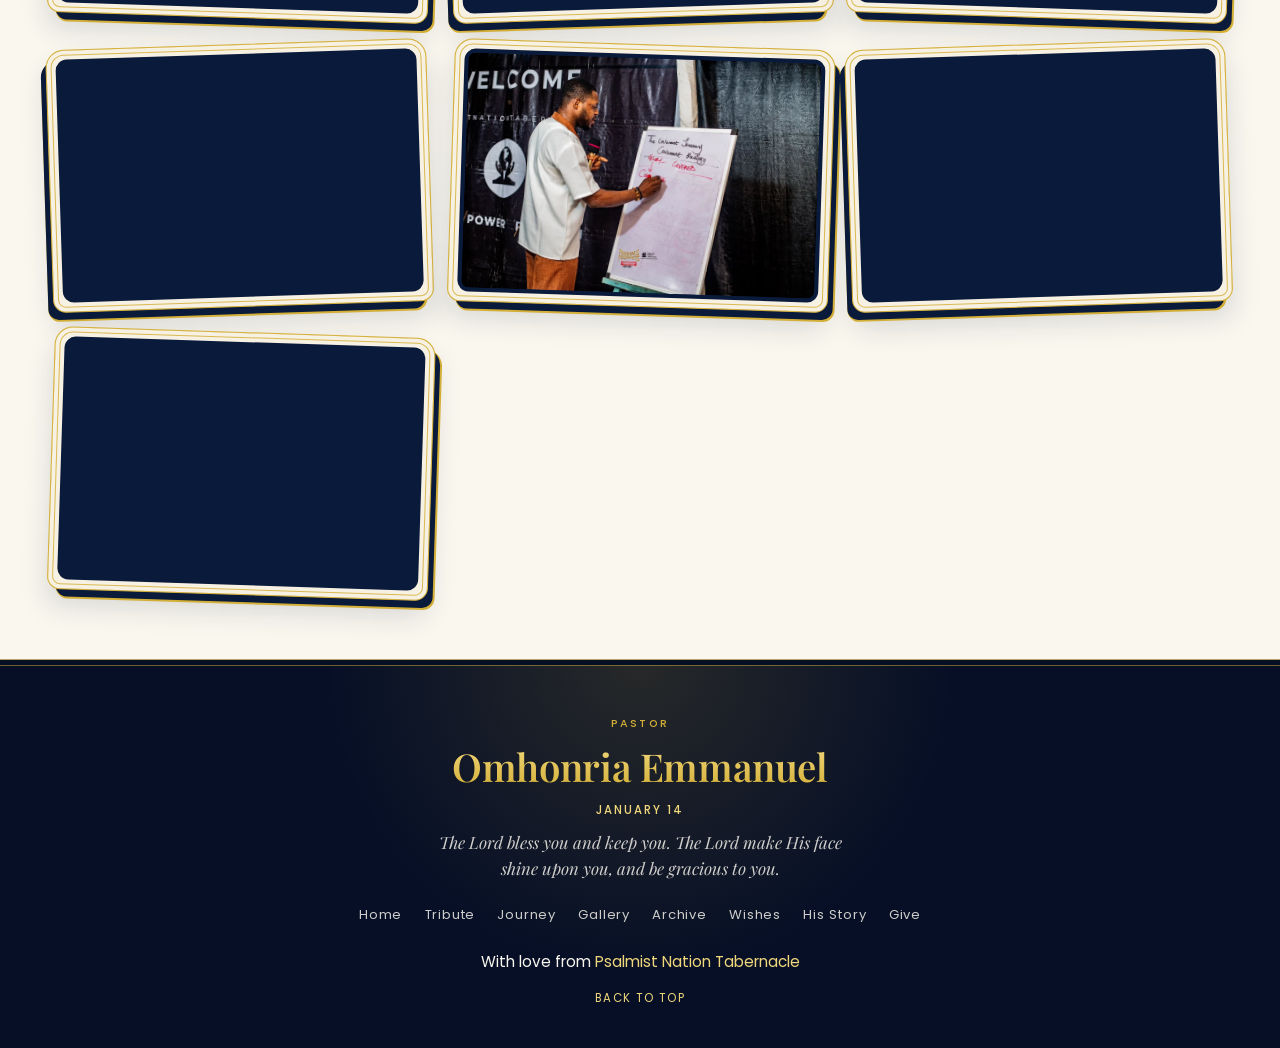
==== commit 363e612f: "Journey: update Teaching Mandate pulpit description" ====
--- a/archive.html
+++ b/archive.html
@@ -32,8 +32,8 @@
       href="https://fonts.googleapis.com/css2?family=Playfair+Display:ital,wght@0,400;0,600;0,700;1,400;1,600&family=Poppins:wght@300;400;500;600&display=swap"
       rel="stylesheet"
     />
-    <link rel="stylesheet" href="css/style.css?v=20261125f" />
-    <link rel="stylesheet" href="css/motion.css?v=20261125f" />
+    <link rel="stylesheet" href="css/style.css?v=20261125g" />
+    <link rel="stylesheet" href="css/motion.css?v=20261125g" />
     <script>
       (function () {
         try {
@@ -133,8 +133,8 @@
       </figure>
       <button class="lightbox-nav lightbox-next" type="button" aria-label="Next photograph"></button>
     </div>
-    <script src="js/archive.js?v=20261125f"></script>
-    <script src="js/main.js?v=20261125f"></script>
-    <script src="js/motion.js?v=20261125f"></script>
+    <script src="js/archive.js?v=20261125g"></script>
+    <script src="js/main.js?v=20261125g"></script>
+    <script src="js/motion.js?v=20261125g"></script>
   </body>
 </html>
